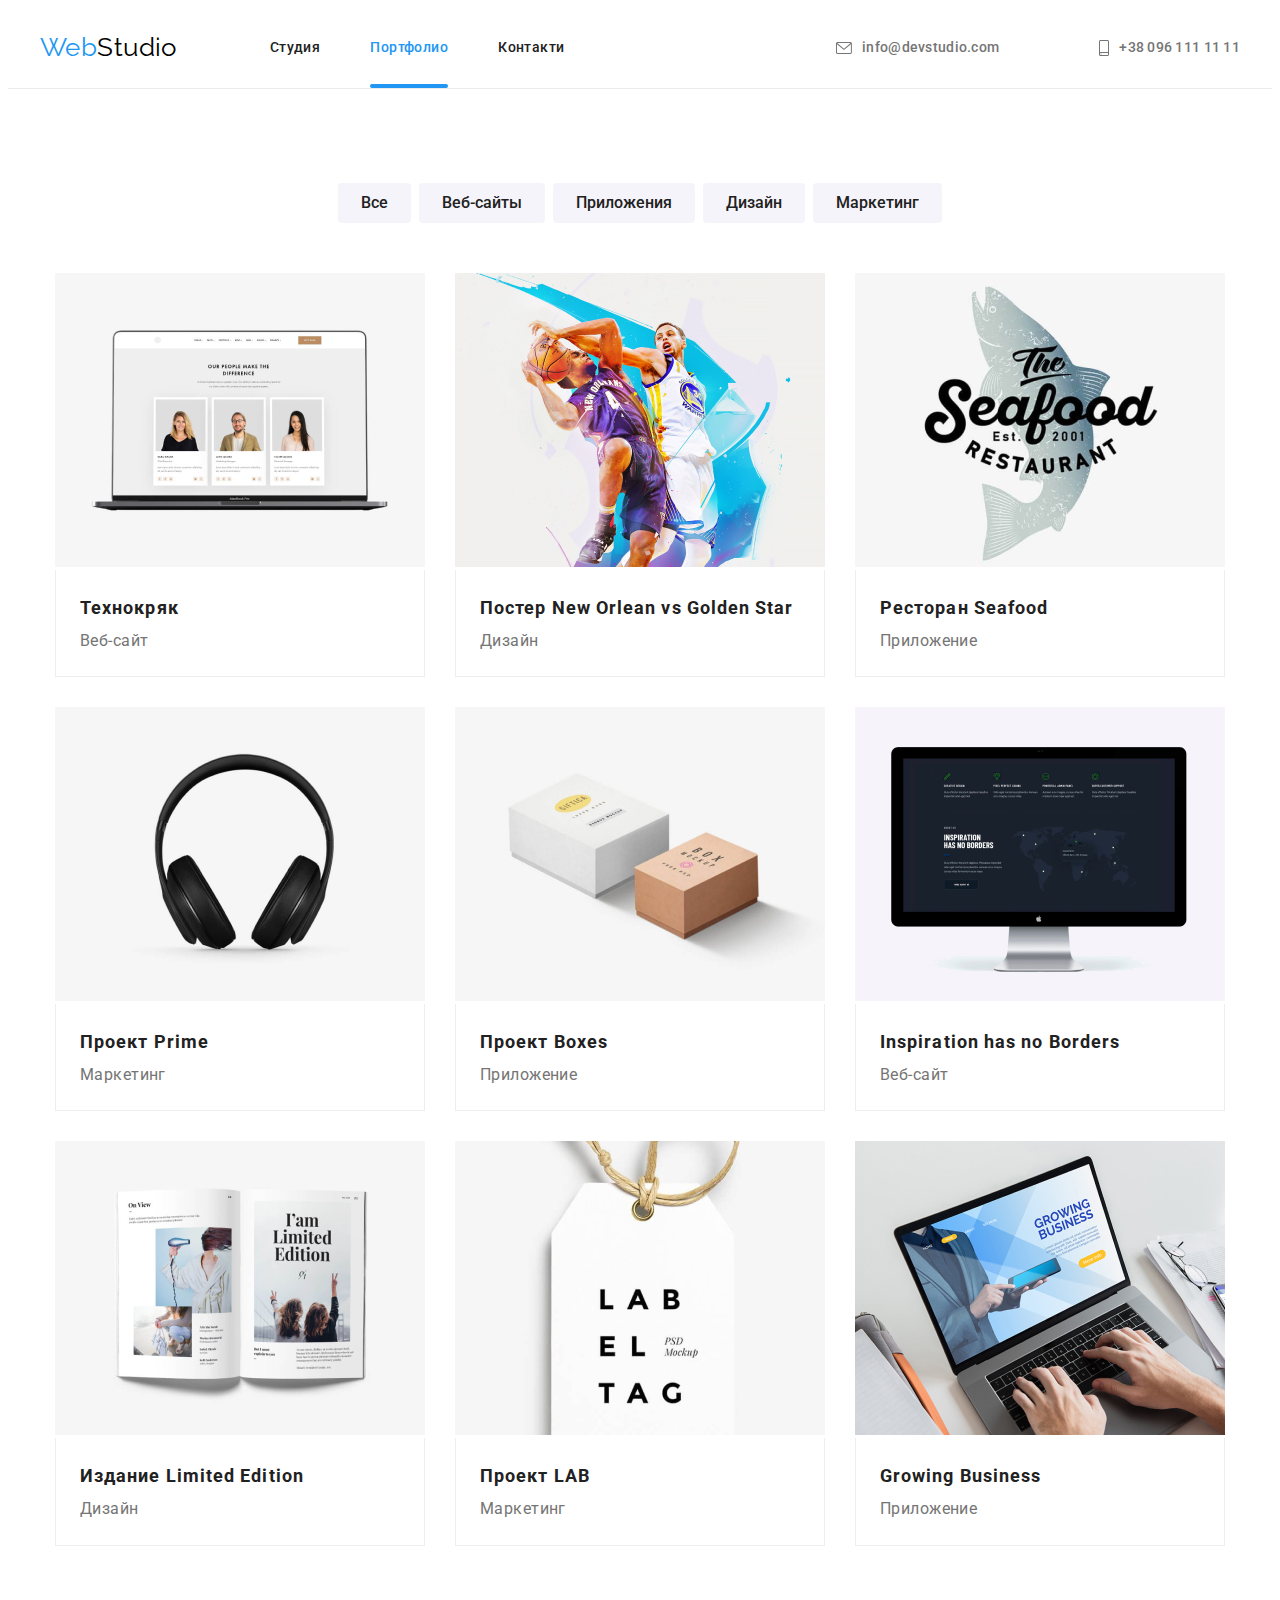
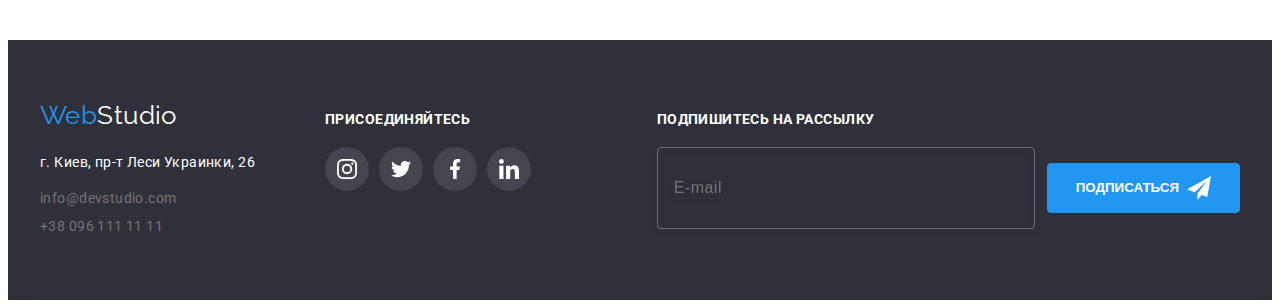
==== portfolio.html @ a7c2bace "Initial commit" ====
<!DOCTYPE html>
<html lang="ru">
  <head>
    <meta charset="UTF-8" />
    <meta http-equiv="X-UA-Compatible" content="IE=edge" />
    <meta name="viewport" content="width=device-width, initial-scale=1.0" />
    <title>Портфолио</title>
    <link href="https://fonts.googleapis.com/css2?family=Raleway:wght@700&family=Roboto:wght@400;500;700;900&display=swap" rel="stylesheet">
    <link rel="stylesheet" href="https://cdnjs.cloudflare.com/ajax/libs/modern-normalize/1.1.0/modern-normalize.min.css" integrity="sha512-wpPYUAdjBVSE4KJnH1VR1HeZfpl1ub8YT/NKx4PuQ5NmX2tKuGu6U/JRp5y+Y8XG2tV+wKQpNHVUX03MfMFn9Q==" crossorigin="anonymous" referrerpolicy="no-referrer" />
    <link rel="stylesheet" href="./css/main.min.css" />
    <link rel="stylesheet" href="./css/styles.css" />
  </head>
  <body>
 
    <!-- Header section -->
    <header class="header">
      <div class="container header__container">
      <nav class="nav">
        <a href="./index.html" class="logo header__logo link"> <span>Web</span>Studio </a>

<!-- Nav-site -->

        <ul class="nav-site list">
          <li class="nav__item">
            <a href="./index.html" class="nav__link link">Студия </a>
          </li>
          <li class="nav__item">
            <a href="./portfolio.html" class="nav__link nav__link--current link">Портфолио</a>
          </li>
          <li class="nav__item">
            <a href="" class="nav__link link">Контакти</a>
          </li>
        </ul>
    </nav>
   
<!-- Nav-auth -->
<!-- Contacts -->

    <ul class="nav-auth list">
      <li class="nav__contacts">
        <a class="nav__contacts nav__contacts-link" href="mailto:info@devstudio.com" >
        <svg class="nav__contact-icon" width="16" height="12">
          <use href="./images/icons.svg#mail"></use>
        </svg>info@devstudio.com</a>
      
      </li>
      <li class="nav__contacts">
        <a class="nav__contacts nav__contacts-link" href="tel:+380961111111">
        <svg class="nav__contact-icon" width="10" height="16">
          <use href="./images/icons.svg#smartphone"></use>
        </svg>
        +38 096 111 11 11 </a>
      </li>
    </ul>
  </div>
    </header>

    <main>
      <!--<h1> Портфолио </h1>-->
      <section class="section">
      <div class="container">
      <ul class="tack">
        <li><button type="button" class="button__portfolio">Все</button></li>
        <li><button type="button" class="button__portfolio">Веб-сайты</button></li>
        <li><button type="button" class="button__portfolio">Приложения</button></li>
        <li><button type="button" class="button__portfolio">Дизайн</button></li>
        <li><button type="button" class="button__portfolio">Маркетинг</button></li>
      </ul>
      
      <ul class="container flex">
        <li class="flex__line">
          <div class="flex__product-thumb">
            <img
            src="./images/photo1.jpg"
            alt="Команда"
            width="370"/>
            <div class="flex__product-actions">
              <p class="flex__product-text">Ресурс предлагает комплексные предложения с разным уровнем функционала и сервисов. Все это позволит посетителю получить исчерпывающие сведения о компании или частном лице. </p>
            </div>
          </div>
            <div class="flex__line-wrap">
          <h2 class="flex__point">Технокряк</h2>
          <p class="flex__article">Веб-сайт</p>
        </div>
        </li>

        <li class="flex__line">
          <div class="flex__product-thumb">
          <img
            src="./images/photo2.jpg"
            alt="Баскетболісти"
            width="370"/>
            <div class="flex__product-actions">
              <p class="flex__product-text">Ресурс предлагает комплексные предложения с разным уровнем функционала и сервисов. Все это позволит посетителю получить исчерпывающие сведения о компании или частном лице. </p>
            </div>
          </div>
            <div class="flex__line-wrap">
          <h2 class="flex__point">Постер New Orlean vs Golden Star</h2>
          <p class="flex__article">Дизайн</p>
        </div>
        </li>

        <li class="flex__line">
          <div class="flex__product-thumb">
          <img
            src="./images/photo3.jpg"
            alt="Логотип ресторану"
            width="370"/>
            <div class="flex__product-actions">
              <p class="flex__product-text">Ресурс предлагает комплексные предложения с разным уровнем функционала и сервисов. Все это позволит посетителю получить исчерпывающие сведения о компании или частном лице. </p>
            </div>
          </div>
            <div class="flex__line-wrap">
          <h2 class="flex__point">Ресторан Seafood</h2>
          <p class="flex__article">Приложение</p>
        </div>
        </li>
        
        <li class="flex__line">
          <div class="flex__product-thumb">
          <img
            src="./images/photo4.jpg"
            alt="Навушники"
            width="370"/>
            <div class="flex__product-actions">
              <p class="flex__product-text">Ресурс предлагает комплексные предложения с разным уровнем функционала и сервисов. Все это позволит посетителю получить исчерпывающие сведения о компании или частном лице. </p>
            </div>
          </div>
            <div class="flex__line-wrap">
          <h2 class="flex__point">Проект Prime</h2>
          <p class="flex__article">Маркетинг</p>
        </div>
        </li>

        <li class="flex__line">
          <div class="flex__product-thumb">
          <img
            src="./images/photo5.jpg"
            alt="Бокси"
            width="370"/>
            <div class="flex__product-actions">
              <p class="flex__product-text">Ресурс предлагает комплексные предложения с разным уровнем функционала и сервисов. Все это позволит посетителю получить исчерпывающие сведения о компании или частном лице. </p>
            </div>
          </div>
            <div class="flex__line-wrap">
          <h2 class="flex__point">Проект Boxes</h2>
          <p class="flex__article">Приложение</p>
        </div>
        </li>

        <li class="flex__line">
          <div class="flex__product-thumb">
          <img
            src="./images/photo6.jpg"
            alt="Монітор"
            width="370"/>
            <div class="flex__product-actions">
              <p class="flex__product-text">Ресурс предлагает комплексные предложения с разным уровнем функционала и сервисов. Все это позволит посетителю получить исчерпывающие сведения о компании или частном лице. </p>
            </div>
          </div>
            <div class="flex__line-wrap">
          <h2 class="flex__point">Inspiration has no Borders</h2>
          <p class="flex__article">Веб-сайт</p>
          </div>
        </li>

        <li class="flex__line">
          <div class="flex__product-thumb">
          <img
            src="./images/photo7.jpg"
            alt="Журнал"
            width="370"/>
            <div class="flex__product-actions">
              <p class="flex__product-text">Ресурс предлагает комплексные предложения с разным уровнем функционала и сервисов. Все это позволит посетителю получить исчерпывающие сведения о компании или частном лице. </p>
            </div>
          </div>
            <div class="flex__line-wrap">
          <h2 class="flex__point">Издание Limited Edition</h2>
          <p class="flex__article">Дизайн</p>
        </div>
        </li>

        <li class="flex__line">
          <div class="flex__product-thumb">
          <img
            src="./images/photo8.jpg"
            alt="Бирка"
            width="370"/>
            <div class="flex__product-actions">
              <p class="flex__product-text">Ресурс предлагает комплексные предложения с разным уровнем функционала и сервисов. Все это позволит посетителю получить исчерпывающие сведения о компании или частном лице. </p>
            </div>
          </div>
            <div class="flex__line-wrap">
          <h2 class="flex__point">Проект LAB</h2>
          <p class="flex__article">Маркетинг</p>
        </div>
        </li>

        <li class="flex__line">
          <div class="flex__product-thumb">
          <img
            src="./images/photo9.jpg"
            alt="Команда"
            width="370"/>
            <div class="flex__product-actions">
              <p class="flex__product-text">Ресурс предлагает комплексные предложения с разным уровнем функционала и сервисов. Все это позволит посетителю получить исчерпывающие сведения о компании или частном лице. </p>
            </div>
          </div>
            <div class="flex__line-wrap">
          <h2 class="flex__point">Growing Business</h2>
          <p class="flex__article">Приложение</p>
        </div>
        </li>
      </ul>
    </div>
    </section>
    </main>

<!--=================

    ! Footer !

==================-->

<footer class="footer">
  <div class="container contacts-container">
    <div>
  <a href="./index.html" class="logo__two"> <span>Web</span>Studio </a>
  <address class="footer__address-list">г. Киев, пр-т Леси Украинки, 26</address>

  <ul class="footer__separator">
    <li>
      <a href="mailto:info@devstudio.com" class="footer__separator-item"> info@devstudio.com </a>
    </li>
    <li>
      <a href="tel:+380961111111" class="footer__separator-item"> +38 096 111 11 11 </a>
    </li>
  </ul>
</div>
  
  <div class="footer__right--block">
    <h3 class="footer__title">ПРИСОЕДИНЯЙТЕСЬ</h3>
    <ul class="footer__social-list">
      <li>
        <a class="footer__social-link" 
        href=""
        target="_blank"
        rel="noopener noreferrer"
        aria-label="Иконка insragram">
        <svg class="socials__icon" width="20" height="20">
          <use href="./images/icons.svg#instagrams">
          </use>
        </svg>
      </a>
      </li>

      <li>
        <a class="footer__social-link" 
        href=""
        target="_blank"
        rel="noopener noreferrer"
        aria-label="Иконка twitter">
        <svg class="socials__icon" width="20" height="20">
          <use href="./images/icons.svg#twitters">
          </use>
        </svg>
      </a>
      </li>
      <li>
        <a class="footer__social-link" 
        href=""
        target="_blank"
        rel="noopener noreferrer"
        aria-label="Иконка facebook">
        <svg class="socials__icon" width="20" height="20">
          <use href="./images/icons.svg#facebooks">
          </use>
        </svg>
      </a>
      </li>
      <li>
        <a class="footer__social-link" 
        href=""
        target="_blank"
        rel="noopener noreferrer"
        aria-label="Иконка linkedin">
        <svg class="socials__icon" width="20" height="20">
          <use href="./images/icons.svg#linkedins">
          </use>
        </svg>
      </a>
      </li>
    </ul>
  </div>


  <div class="footer__subscription">
    <h2 class="footer__slogan">Подпишитесь на рассылку</h2>
    <form name="footer-form" class="footer__form">
    <input class="footer__user-name"
      placeholder="E-mail"/>
      <button class="footer__basic-bth" type="submit">Подписаться
        <svg class="send__icon" width="24" height="24">
          <use href="./images/icons.svg#send"></use>
        </svg>
      </button>

   
    </form>
  </div>
  </div>
</footer>
  </body>
</html>
---- css/main.min.css ----
:root{--primary-text-color: #757575;--title-text-color: #000000;--accent-color: #2196F3;--additional-color: #FFFFFF;--selective-color: #212121;--button-color: #FFFFFF;--button-bg-color: #2196F3;--footer-bg-color: #2F303A;--button-portfolio-bg-color: #F5F4FA;--primary-br-color: #ffffff;--secondary-bg-color: #E5E5E5}.visually-hidden{-webkit-appearance:none;-moz-appearance:none;appearance:none}.backdrop{position:fixed;top:0;left:0;width:100%;height:100%;z-index:100;background-color:rgba(0,0,0,.2);opacity:1;-webkit-transition:opacity 250ms cubic-bezier(0.4, 0, 0.2, 1);transition:opacity 250ms cubic-bezier(0.4, 0, 0.2, 1)}.backdrop.is-hidden{visibility:hidden;opacity:0;pointer-events:none}.backdrop.is-hidden.modal{-webkit-transform:translate(-50%, -50%) scale(0.9);transform:translate(-50%, -50%) scale(0.9)}body{font-family:Roboto,sans-serif;letter-spacing:.03em;font-size:14px;color:var(--primary-text-color)}ul{list-style:none;margin:0;padding:0}h1,h2,h3,h4,h5,h6,p{margin:0}span{font-size:26px;line-height:1.2;color:var(--accent-color)}.card-set{background-color:var(--additional-color);border-radius:0px 0px 4px 4px;padding-top:30px;padding-bottom:30px;-webkit-box-shadow:0px 1px 3px rgba(0,0,0,.12),0px 1px 1px rgba(0,0,0,.14),0px 2px 1px rgba(0,0,0,.2);box-shadow:0px 1px 3px rgba(0,0,0,.12),0px 1px 1px rgba(0,0,0,.14),0px 2px 1px rgba(0,0,0,.2)}.container{margin-left:auto;margin-right:auto;width:1200px;padding-left:15px;padding-right:15px}.contacts-container{display:-webkit-box;display:-ms-flexbox;display:flex;-webkit-box-align:baseline;-ms-flex-align:baseline;align-items:baseline}.container .flex{display:-webkit-box;display:-ms-flexbox;display:flex;-ms-flex-wrap:wrap;flex-wrap:wrap;gap:30px}.section{padding-top:94px;padding-bottom:94px}.hero__title{margin-top:0;margin-bottom:30px;font-weight:900;font-size:44px;line-height:1.4;text-transform:uppercase;letter-spacing:.06em;color:var(--additional-color)}.form__title{display:block;margin-bottom:12px;font-size:20px;line-height:1.15;text-align:center;color:#212121}.feature__title{font-weight:700;font-size:14px;line-height:1.14;text-transform:uppercase;margin-bottom:10px;color:var(--selective-color)}.work__title{font-weight:700;font-size:36px;line-height:1.2;text-align:center;color:var(--selective-color);margin-bottom:50px}.work__section-title{font-weight:700;font-size:14px;line-height:1.1428571429;text-align:center;letter-spacing:.03em;text-transform:uppercase;color:#fff}.team__title{font-weight:700;font-size:36px;line-height:1.2;text-align:center;color:var(--selective-color);margin-bottom:50px}.clients__title{font-weight:700;font-size:36px;line-height:1.2;text-align:center;color:var(--selective-color);margin-bottom:50px}.footer__title{font-size:14px;line-height:16px;letter-spacing:.03em;text-transform:uppercase;margin-bottom:20px;color:#fff}.hero__button{border:none;border-radius:4px;padding:10px 32px;min-width:200px;text-align:center;font-family:inherit;cursor:pointer;font-weight:700;font-size:16px;line-height:1.88;letter-spacing:.06em;color:var(--button-color);background-color:var(--button-bg-color);-webkit-transition:color 250ms cubic-bezier(0.4, 0, 0.2, 1),background-color 250ms cubic-bezier(0.4, 0, 0.2, 1);transition:color 250ms cubic-bezier(0.4, 0, 0.2, 1),background-color 250ms cubic-bezier(0.4, 0, 0.2, 1)}.button__close{position:absolute;top:8px;right:8px;display:-webkit-box;display:-ms-flexbox;display:flex;border:none;-webkit-box-align:center;-ms-flex-align:center;align-items:center;-webkit-box-pack:center;-ms-flex-pack:center;justify-content:center;border-radius:50%;background-color:#fff;outline:1px solid rgba(0,0,0,.1);height:30px;width:30px;cursor:pointer}.button__portfolio{border:1px solid rgba(0,0,0,0);display:inline-block;border-radius:4px;padding:6px 22px;text-align:center;font-family:inherit;cursor:pointer;font-weight:500;font-size:16px;line-height:1.6;color:var(--selective-color);background-color:var(--button-portfolio-bg-color);-webkit-transition:color 250ms cubic-bezier(0.4, 0, 0.2, 1),background-color 250ms cubic-bezier(0.4, 0, 0.2, 1),-webkit-box-shadow 250ms cubic-bezier(0.4, 0, 0.2, 1);transition:color 250ms cubic-bezier(0.4, 0, 0.2, 1),background-color 250ms cubic-bezier(0.4, 0, 0.2, 1),-webkit-box-shadow 250ms cubic-bezier(0.4, 0, 0.2, 1);transition:color 250ms cubic-bezier(0.4, 0, 0.2, 1),background-color 250ms cubic-bezier(0.4, 0, 0.2, 1),box-shadow 250ms cubic-bezier(0.4, 0, 0.2, 1);transition:color 250ms cubic-bezier(0.4, 0, 0.2, 1),background-color 250ms cubic-bezier(0.4, 0, 0.2, 1),box-shadow 250ms cubic-bezier(0.4, 0, 0.2, 1),-webkit-box-shadow 250ms cubic-bezier(0.4, 0, 0.2, 1)}.button__portfolio:hover,.button__portfolio:focus{color:var(--additional-color);background-color:var(--accent-color);-webkit-box-shadow:0px 1px 3px rgba(0,0,0,.12),0px 1px 1px rgba(0,0,0,.14),0px 2px 1px rgba(0,0,0,.2);box-shadow:0px 1px 3px rgba(0,0,0,.12),0px 1px 1px rgba(0,0,0,.14),0px 2px 1px rgba(0,0,0,.2)}.basic__bth-link{display:-webkit-inline-box;display:-ms-inline-flexbox;display:inline-flex;-webkit-box-align:center;-ms-flex-align:center;align-items:center;-webkit-box-pack:center;-ms-flex-pack:center;justify-content:center;padding:10px 52px;margin-top:30px;background-color:#2196f3;-webkit-box-shadow:0px 4px 4px rgba(0,0,0,.15);box-shadow:0px 4px 4px rgba(0,0,0,.15);border-radius:4px;cursor:pointer;border:none;color:#fff;font-weight:700;font-size:16px;line-height:1.9}.basic__bth-link--:hover,.basic__bth-link--:focus{background-color:#188ce8}.basic__bth-link--link{-webkit-transition:color 250ms cubic-bezier(0.4, 0, 0.2, 1),baground-color 250ms cubic-bezier(0.4, 0, 0.2, 1),-webkit-box-shadow 250ms cubic-bezier(0.4, 0, 0.2, 1);transition:color 250ms cubic-bezier(0.4, 0, 0.2, 1),baground-color 250ms cubic-bezier(0.4, 0, 0.2, 1),-webkit-box-shadow 250ms cubic-bezier(0.4, 0, 0.2, 1);transition:color 250ms cubic-bezier(0.4, 0, 0.2, 1),baground-color 250ms cubic-bezier(0.4, 0, 0.2, 1),box-shadow 250ms cubic-bezier(0.4, 0, 0.2, 1);transition:color 250ms cubic-bezier(0.4, 0, 0.2, 1),baground-color 250ms cubic-bezier(0.4, 0, 0.2, 1),box-shadow 250ms cubic-bezier(0.4, 0, 0.2, 1),-webkit-box-shadow 250ms cubic-bezier(0.4, 0, 0.2, 1)}.footer__basic-bth{display:-webkit-inline-box;display:-ms-inline-flexbox;display:inline-flex;-webkit-box-align:center;-ms-flex-align:center;align-items:center;gap:8px;padding:10px 28px;min-height:50px;color:#fff;font-weight:700;text-transform:uppercase;background-color:#2196f3;border:1px solid #2196f3;border-radius:4px;cursor:pointer}.modal{position:absolute;top:50%;left:50%;-webkit-transform:translate(-50%, -50%);transform:translate(-50%, -50%);padding:40px;min-width:528px;min-height:581px;border-radius:4px;-webkit-box-shadow:0px 1px 3px rgba(0,0,0,.12),0px 1px 1px rgba(0,0,0,.14),0px 2px 1px rgba(0,0,0,.2);box-shadow:0px 1px 3px rgba(0,0,0,.12),0px 1px 1px rgba(0,0,0,.14),0px 2px 1px rgba(0,0,0,.2);background-color:#fff;opacity:1;scale:1;-webkit-transition:-webkit-transform 250ms cubic-bezier(0.4, 0, 0.2, 1);transition:-webkit-transform 250ms cubic-bezier(0.4, 0, 0.2, 1);transition:transform 250ms cubic-bezier(0.4, 0, 0.2, 1);transition:transform 250ms cubic-bezier(0.4, 0, 0.2, 1), -webkit-transform 250ms cubic-bezier(0.4, 0, 0.2, 1);visibility:visible}.modal__form{text-align:center}.register__group{margin-bottom:20px}.modal__form-group{position:relative;display:block}.modal__form-group:not(:last-child){margin-bottom:10px}.modal__form-input{width:100%;padding:12px;padding-left:39px;color:#000;border:1px solid rgba(33,33,33,.2);outline:rgba(0,0,0,0);-webkit-transition:border-color 250ms cubic-bezier(0.4, 0, 0.2, 1);transition:border-color 250ms cubic-bezier(0.4, 0, 0.2, 1);border-radius:4px}.modal__form-input:hover,.modal__form-input:focus{border-color:var(--accent-color)}.user__comment{resize:none;padding:12px 16px;height:120px}.user__comment{width:100%;padding:12px;padding-left:39px;color:#000;border:1px solid rgba(33,33,33,.2);outline:rgba(0,0,0,0);-webkit-transition:border-color 250ms cubic-bezier(0.4, 0, 0.2, 1);transition:border-color 250ms cubic-bezier(0.4, 0, 0.2, 1);border-radius:4px}.user__comment:hover,.user__comment:focus{border-color:var(--accent-color)}.modal__form-label{display:block;padding-left:2px;margin-bottom:4px;text-align:left;font-size:12px;line-height:1.1666666667;letter-spacing:.01em;font-family:Roboto;font-style:Regular;color:var(--primary-text-color)}.modal__icon{position:absolute;top:29px;left:10px;-webkit-transition:fill 250ms cubic-bezier(0.4, 0, 0.2, 1);transition:fill 250ms cubic-bezier(0.4, 0, 0.2, 1)}.modal__form-input:hover+.modal__icon,.modal__form-input:focus+.modal__icon{fill:var(--accent-color)}.agreement__group{display:-webkit-box;display:-ms-flexbox;display:flex;-webkit-box-align:center;-ms-flex-align:center;align-items:center;-webkit-box-pack:center;-ms-flex-pack:center;justify-content:center;gap:8px;margin-bottom:20px}.agreement__text{color:var(--primary-text-color);font-size:14px;line-height:1.71;letter-spacing:.03em}.agreement__link{color:var(--accent-color)}.checkbox{display:-webkit-box;display:-ms-flexbox;display:flex;-webkit-box-pack:center;-ms-flex-pack:center;justify-content:center}.checkbox:hover,.checkbox:focus{fill:var(--accent-color)}.agreement__form-group{display:-webkit-box;display:-ms-flexbox;display:flex;-webkit-box-align:center;-ms-flex-align:center;align-items:center;-webkit-box-pack:center;-ms-flex-pack:center;justify-content:center;gap:7px}.agreement__icon-check{border-radius:2px;opacity:0;position:absolute;-webkit-transition:opacity 250ms cubic-bezier(0.4, 0, 0.2, 1);transition:opacity 250ms cubic-bezier(0.4, 0, 0.2, 1);opacity:0}.agreement__check:checked+.agreement__icon .agreement__icon-check{opacity:1}.agreement__check:checked+.agreement__icon .agreement__icon-uncheck{opacity:0}.antena-item::before{display:block;content:"";height:120px;background-image:url(../images/antenna\ 1.svg);background-repeat:no-repeat;background-position:center;background-color:#f5f4fa;margin-bottom:30px}.clock-item::before{display:block;content:"";height:120px;background-image:url(../images/clock\ 1.svg);background-repeat:no-repeat;background-position:center;background-color:#f5f4fa;margin-bottom:30px}.diagram-item::before{display:block;content:"";height:120px;background-image:url(../images/diagram\ 1.svg);background-repeat:no-repeat;background-position:center;background-color:#f5f4fa;margin-bottom:30px}.astronaut-item::before{display:block;content:"";height:120px;background-image:url(../images/astronaut\ 1.svg);background-repeat:no-repeat;background-position:center;background-color:#f5f4fa;margin-bottom:30px}.header{border-bottom:1px solid #ececec}.header__container{display:-webkit-box;display:-ms-flexbox;display:flex;-webkit-box-align:center;-ms-flex-align:center;align-items:center}.header__logo{font-family:Raleway,cursive;font-size:26px;line-height:1.2px;color:var(--title-text-color);text-decoration:none}.nav{display:-webkit-box;display:-ms-flexbox;display:flex;-webkit-box-align:center;-ms-flex-align:center;align-items:center}.nav-site{display:-webkit-box;display:-ms-flexbox;display:flex;margin-left:93px}.nav__item{margin-right:50px}.nav__item:last-child{margin-right:0}.nav__link{display:block;padding-top:32px;padding-bottom:32px;font-weight:500;font-size:14px;line-height:1.14;color:var(--selective-color);text-decoration:none;-webkit-transition:color 250ms cubic-bezier(0.4, 0, 0.2, 1);transition:color 250ms cubic-bezier(0.4, 0, 0.2, 1)}.nav__link:hover,.nav__link:focus{color:var(--accent-color)}.nav__link--current{position:relative;color:var(--accent-color)}.nav__link--current::after{content:"";display:block;width:100%;height:4px;background-color:var(--accent-color);border-radius:2px;position:absolute;left:0;bottom:0}.nav-auth{display:-webkit-box;display:-ms-flexbox;display:flex;-webkit-box-align:center;-ms-flex-align:center;align-items:center;-webkit-box-pack:center;-ms-flex-pack:center;justify-content:center;margin-left:auto;gap:50px}.nav__contacts{margin-right:50px}.nav__contacts:last-child{margin-right:0}.nav__contacts-link{display:-webkit-box;display:-ms-flexbox;display:flex;-webkit-box-align:center;-ms-flex-align:center;align-items:center;padding-top:32px;padding-bottom:32px;font-weight:500;font-size:14px;line-height:1.14;color:var(--primary-text-color);text-decoration:none;-webkit-transition:color 250ms cubic-bezier(0.4, 0, 0.2, 1);transition:color 250ms cubic-bezier(0.4, 0, 0.2, 1);padding:32px 0;display:flex;font-weight:500;font-size:14px;line-height:1.1;letter-spacing:.02em;text-decoration:none;color:var(--primary-text-color)}.nav__contacts-link:hover,.nav__contacts-link:focus{color:var(--accent-color)}.nav__contact-icon{margin-right:10px;fill:#757575}.nav__contacts:hover .nav__contact-icon,.nav__contacts:focus .nav__contact-icon{fill:var(--accent-color)}.hero{padding-top:200px;padding-bottom:200px;text-align:center;background-color:#2f303a;max-width:1600px;height:600px;margin-left:auto;margin-right:auto;outline:1px solid #000;background-image:-webkit-gradient(linear, left top, right top, from(rgba(47, 48, 58, 0.4)), to(rgba(47, 48, 58, 0.4))),url("../images/juniors.jpg");background-image:linear-gradient(to right, rgba(47, 48, 58, 0.4), rgba(47, 48, 58, 0.4)),url("../images/juniors.jpg");background-size:cover;background-repeat:no-repeat;background-position:center}.feature{padding-bottom:0}.feature__list{display:-webkit-box;display:-ms-flexbox;display:flex;gap:30px}.feature__list .list-item{width:270px}.feature__text{line-height:1.71;line-height:24px;font-weight:400}.work{padding-bottom:0}.work__list{display:-webkit-box;display:-ms-flexbox;display:flex}.work__item{position:relative}.work__item:not(:last-child){margin-right:30px}.work__section-img{position:absolute;bottom:0;left:0;padding:27px 10px;width:100%;background-color:rgba(47,48,58,.8)}.team{background-color:#f5f4fa}.team__list{display:-webkit-box;display:-ms-flexbox;display:flex;gap:30px}.team__junior{text-align:center}.team__junior:last-child{margin-right:0}.team__icon{display:block}.team__person{text-align:center;font-weight:500;font-size:16px;line-height:1.2;color:var(--selective-color);margin-bottom:10px}.team__profession{text-align:center;font-size:16px;line-height:1.2;color:var(--primary-text-color);margin-bottom:16px}.socials__list{display:-webkit-box;display:-ms-flexbox;display:flex;-ms-flex-wrap:wrap;flex-wrap:wrap;-webkit-box-align:center;-ms-flex-align:center;align-items:center;-webkit-box-pack:center;-ms-flex-pack:center;justify-content:center;gap:10px}.socials__link{display:-webkit-box;display:-ms-flexbox;display:flex;-webkit-box-align:center;-ms-flex-align:center;align-items:center;-webkit-box-pack:center;-ms-flex-pack:center;justify-content:center;width:44px;height:44px;background-color:#fff;border-radius:50%;-webkit-transition:background-color 250ms cubic-bezier(0.4, 0, 0.2, 1);transition:background-color 250ms cubic-bezier(0.4, 0, 0.2, 1)}.socials__link:hover{background-color:#2196f3}.socials__icon{fill:#afb1b8;-webkit-transition:fill 250ms cubic-bezier(0.4, 0, 0.2, 1);transition:fill 250ms cubic-bezier(0.4, 0, 0.2, 1)}.socials__link:hover .socials__icon{fill:#fff}.clients{background-color:#fff}.clients__list{display:-webkit-box;display:-ms-flexbox;display:flex;-webkit-box-align:center;-ms-flex-align:center;align-items:center;gap:30px}.clients__link{display:-webkit-box;display:-ms-flexbox;display:flex;-webkit-box-align:center;-ms-flex-align:center;align-items:center;-webkit-box-pack:center;-ms-flex-pack:center;justify-content:center;border:1px solid #afb1b8;border-radius:4px;width:100%;height:100%}.clients__link:hover,.clients__link:focus{border:1px solid var(--button-bg-color)}.clients__item{width:170px;height:92px}.clients__icon{fill:#afb1b8;width:106px;height:60px;-webkit-transition:fill 250ms cubic-bezier(0.4, 0, 0.2, 1);transition:fill 250ms cubic-bezier(0.4, 0, 0.2, 1)}.clients__link:hover .clients__icon,.clients__link:focus .clients__icon{fill:var(--accent-color)}.footer{padding:60px 0;background-color:var(--footer-bg-color)}.logo__two{font-family:Raleway,cursive;font-size:26px;line-height:1.2;color:var(--additional-color);text-decoration:none}.footer__address-list{margin-top:20px;margin-bottom:9px;font-style:normal;line-height:1.71;color:var(--additional-color)}.footer__separator-item{font-weight:400;font-size:14px;line-height:2;color:var(--primary-text-color);text-decoration:none;-webkit-transition:color 250ms cubic-bezier(0.4, 0, 0.2, 1);transition:color 250ms cubic-bezier(0.4, 0, 0.2, 1)}.footer__separator-item:hover,.footer__separator-item:focus{color:var(--accent-color)}.footer__separator:not(:last-child){margin-bottom:9px}.footer__right--block{margin-left:70px}.footer__social-list{display:-webkit-box;display:-ms-flexbox;display:flex;-webkit-box-align:center;-ms-flex-align:center;align-items:center;-webkit-box-pack:center;-ms-flex-pack:center;justify-content:center;gap:10px;fill:#fff}.footer__social-link{display:-webkit-box;display:-ms-flexbox;display:flex;text-align:center;-webkit-box-align:center;-ms-flex-align:center;align-items:center;-webkit-box-pack:center;-ms-flex-pack:center;justify-content:center;width:44px;height:44px;color:var(--additional-color);background-color:rgba(255,255,255,.1);border-radius:50%;-webkit-transition:background-color 250ms cubic-bezier(0.4, 0, 0.2, 1),fill 250ms cubic-bezier(0.4, 0, 0.2, 1);transition:background-color 250ms cubic-bezier(0.4, 0, 0.2, 1),fill 250ms cubic-bezier(0.4, 0, 0.2, 1)}.footer__social-link:hover,.footer__social-link:focus{background-color:var(--accent-color)}.footer__social-link:hover:hover .socials__icon,.footer__social-link:focus:hover .socials__icon{fill:#fff}.footer__subscription{margin-left:auto}.footer__slogan{font-size:14px;line-height:16px;letter-spacing:.03em;text-transform:uppercase;margin-bottom:20px;color:#fff}.footer__user-name{width:358px;height:50px;padding-top:15px;padding-bottom:15px;padding-left:16px;margin-right:auto;border-radius:4px;border:1px solid rgba(255,255,255,.3);-webkit-filter:drop-shadow(0px 4px 4px rgba(0, 0, 0, 0.15));filter:drop-shadow(0px 4px 4px rgba(0, 0, 0, 0.15));background-color:rgba(0,0,0,0)}.footer__user-name[placeholder]{outline:rgba(0,0,0,0);font-size:16px;line-height:1.25;letter-spacing:.03em;color:rgba(255,255,255,.6)}.footer__form{display:-webkit-box;display:-ms-flexbox;display:flex;-webkit-box-align:center;-ms-flex-align:center;align-items:center;gap:12px}.tack{display:-webkit-box;display:-ms-flexbox;display:flex;-webkit-box-pack:center;-ms-flex-pack:center;justify-content:center;-webkit-box-align:baseline;-ms-flex-align:baseline;align-items:baseline;gap:8px;margin-bottom:50px}.flex__line{width:370px}.flex__line:hover{-webkit-box-shadow:0px 1px 1px rgba(0,0,0,.12),0px 4px 4px rgba(0,0,0,.06),1px 4px 6px rgba(0,0,0,.16);box-shadow:0px 1px 1px rgba(0,0,0,.12),0px 4px 4px rgba(0,0,0,.06),1px 4px 6px rgba(0,0,0,.16)}.flex__product-thumb{position:relative;overflow:hidden}.flex__product-actions{top:0;left:0;width:100%;height:100%;position:absolute;-webkit-transform:translateY(100%);transform:translateY(100%);-webkit-transition:-webkit-transform 250ms cubic-bezier(0.4, 0, 0.2, 1);transition:-webkit-transform 250ms cubic-bezier(0.4, 0, 0.2, 1);transition:transform 250ms cubic-bezier(0.4, 0, 0.2, 1);transition:transform 250ms cubic-bezier(0.4, 0, 0.2, 1), -webkit-transform 250ms cubic-bezier(0.4, 0, 0.2, 1);background-color:rgba(33,150,243,.9)}.flex__line:hover .flex__product-actions{-webkit-transform:translateY(0);transform:translateY(0)}.flex__product-text{font-weight:400;font-size:18px;line-height:1.56;padding:63px 24px;letter-spacing:.03em;color:#fff}.flex__line:hover .flex__product-text,.flex__line:focus .flex__product-text{-webkit-transform:translateY(0);transform:translateY(0)}.flex__line-wrap{padding:20px 24px;border:1px solid #eee;border-top:none}.flex__point{font-weight:700;font-size:18px;line-height:2;letter-spacing:.06em;color:var(--selective-color)}.flex__article{font-size:16px;line-height:1.9;color:var(--primary-text-color)}/*# sourceMappingURL=main.min.css.map */
---- css/styles.css ----
/*
:root {
    --primary-text-color: #757575;
    --title-text-color: #000000;
    --accent-color: #2196F3;
    --additional-color: #FFFFFF;
    --selective-color: #212121;
    --button-color: #FFFFFF;
    --button-bg-color: #2196F3;
    --footer-bg-color: #2F303A;
    --button-portfolio-bg-color: #F5F4FA;
    --primary-br-color: #ffffff;
    --secondary-bg-color: #E5E5E5;
}

body {
    font-family: Roboto, sans-serif;
    letter-spacing: 0.03em;
    font-size: 14px;
    color: var(--primary-text-color);
}


ul {
    list-style: none;
    margin: 0;
    padding: 0;
}

h1, h2, h3, h4, h5, h6, p {
    margin: 0;
}
*/
/**
!=============================!
   Header section
!=============================!
*/
/*
.nav {
    display: flex;
    align-items: center;
}
/*
.header {
    border-bottom: 1px solid #ECECEC;
}

.header__container {
    display: flex;
    align-items: center;
}
*/
/*
.header__logo {
    font-family: Raleway, cursive;
    font-size: 26px;
    line-height: 1.2px;
    color: var(--title-text-color);
    text-decoration: none;
}


span {
    font-size: 26px;
    line-height: 1.2;
    color: var(--accent-color);
}
/*
.container {
    margin-left: auto;
    margin-right: auto;
    width: 1200px;
    padding-left: 15px;
    padding-right: 15px;
}
*/
/**
!=============================!
   Nav-site list
!=============================!
*/
/*
.nav-site {
    display: flex;
    margin-left: 93px;
}

.nav__item {
    margin-right: 50px;
}

.nav__item:last-child {
   margin-right: 0;
}


.nav__link {
    display: block;
    padding-top: 32px;
    padding-bottom: 32px;

    font-weight: 500;
    font-size: 14px;
    line-height: 1.14;
    color: var(--selective-color);
    text-decoration: none;
    transition: color 250ms cubic-bezier(0.4, 0, 0.2, 1);
}

.nav__link:hover,
.nav__link:focus {
    color:var(--accent-color);
}

.nav__link--current {
    position: relative;
    color: var(--accent-color);
}


.nav__link--current::after {
content: "";
display: block;
width: 100%;
height: 4px;
background-color: var(--accent-color);
border-radius: 2px;
position: absolute;
left: 0;
bottom: 0;
}
*/
/**
!=============================!
   Nav-auth list
      Contacts
!=============================!
*/
/*
.nav-auth {
    display: flex;
    margin-left: auto;
}

.nav-auth  {
    align-items: center;
    justify-content: center;
    margin-left: auto;
    gap: 50px;
}

.nav-auth {
    display: flex;
    align-items: center;
    margin-left: auto;
    gap: 50px
}

.nav__contacts {
    margin-right: 50px;
}

.nav__contacts:last-child {
    margin-right: 0;
 }

 .nav__contacts-link {
    display: flex;
    align-items: center;
    padding-top: 32px;
    padding-bottom: 32px;

    font-weight: 500;
    font-size: 14px;
    line-height: 1.14;
    color: var(--primary-text-color);
    text-decoration: none;
    transition: color 250ms cubic-bezier(0.4, 0, 0.2, 1);
    
    padding: 32px 0;

    display: flex;
    font-weight: 500;
    font-size: 14px;
    line-height: 1.1;
    letter-spacing: 0.02em;
    text-decoration: none;
    color: var(--primary-text-color);
}



.nav__contact-icon {
    margin-right: 10px;
    fill: #757575;
}

.nav__contacts-link:hover ,
.nav__contacts-link:focus {
    color: var(--accent-color);
}

.nav__contacts:hover .nav__contact-icon,
.nav__contacts:focus .nav__contact-icon{
    fill: var(--accent-color);
}

/**
!=============================!
      Hero
!=============================!
*/
/*
.hero {
padding-top: 200px;
padding-bottom: 200px;
text-align: center;
background-color: #2F303A;
max-width: 1600px;
height: 600px;
margin-left: auto;
margin-right: auto;
outline: 1px solid black;
background-image: linear-gradient(to right, 
rgba(47, 48, 58, 0.4), rgba(47, 48, 58, 0.4)), url('../images/juniors.jpg');
background-size: cover;
background-repeat: no-repeat;
background-position: center;


}
/*
.hero__title {
    margin-top: 0;
    margin-bottom: 30px;
    font-weight: 900;
    font-size: 44px;
    line-height: 1.4;
    
    text-transform: uppercase;
    letter-spacing: 0.06em;
    color: var(--additional-color);
}
*/
/**
!=============================!
      Button
!=============================!

.hero__button {
    border: none;
    border-radius: 4px;
    padding: 10px 32px;
    min-width: 200px;
    text-align: center;
    font-family: inherit;
    cursor: pointer;
    font-weight: 700;
    font-size: 16px;
    line-height: 1.88;
    letter-spacing: 0.06em;
    color : var(--button-color);
    background-color: var(--button-bg-color);
    transition: color 250ms cubic-bezier(0.4, 0, 0.2, 1),
    background-color 250ms cubic-bezier(0.4, 0, 0.2, 1);
}
*/
/**
!=============================!
      Modal Window
!=============================!
*/
/*
.backdrop {
    position: fixed;
    top: 0;
    left: 0;
    width: 100%;
    height: 100%;
    z-index: 100;
    
    background-color: rgba(0, 0, 0, 0.2);
   
    opacity: 1;
    transition: opacity 250ms cubic-bezier(0.4, 0, 0.2, 1);
}

.backdrop.is-hidden {
    visibility: hidden;
    opacity: 0;
    pointer-events: none;  
}

.backdrop.is-hidden .modal {
    transform: translate(-50%, -50%) scale(0.9);
}
/*
.modal {
position: absolute;
top: 50%;
left: 50%;
transform: translate(-50%, -50%);
padding: 40px;
min-width: 528px;
min-height: 581px;

border-radius: 4px;

box-shadow: 0px 1px 3px rgba(0, 0, 0, 0.12),
0px 1px 1px rgba(0, 0, 0, 0.14), 
0px 2px 1px rgba(0, 0, 0, 0.2);
background-color: #ffffff;
opacity: 1.0;
scale: 1.0;
transition: transform 250ms cubic-bezier(0.4, 0, 0.2, 1);
visibility: visible;
}
/*
.button__close {
    position: absolute;
    top: 8px;
    right: 8px;
    display: flex;
    border: none;
    align-items: center;
    justify-content: center;
    border-radius: 50%;
    background-color: #fff;
    outline: 1px solid rgba(0, 0, 0, 0.1);
    height: 30px;
    width: 30px;
    cursor: pointer;
}
*/
/**
!=============================!
      Оформлення Modal
!=============================!
*/
/*
.modal__form {
    text-align: center;
}
/*
.form__title {
    display: block;
    margin-bottom: 12px;
    font-size: 20px;
    line-height: calc(23 / 20);
    text-align: center;
    color: #212121;
}
*/
/*
.register__group {
    margin-bottom: 20px;
}

.modal__form-group {
    position: relative;
    display: block;
}

.modal__form-group:not(:last-child) {
    margin-bottom: 10px;
}



.modal__form-input,
.user__comment {
width: 100%;
padding: 12px;
padding-left: 39px;
color: #000000;
border: 1px solid rgba(33, 33, 33, 0.2);
outline: transparent;

transition: border-color 250ms cubic-bezier(0.4, 0, 0.2, 1);
border-radius: 4px;
}

.user__comment {
    resize: none;
    padding: 12px 16px;
    height: 120px;
}

 
.modal__form-label {
    display: block;
    padding-left: 2px;
    margin-bottom: 4px;

    text-align: left;
    font-size: 12px;
    line-height: calc(14 / 12);
    letter-spacing: 0.01em;

    font-family: Roboto;
    font-style: Regular;

    color: #757575;
}

.modal__icon {
    position: absolute;
    top: 29px;
    left: 10px;

    transition: fill 250ms cubic-bezier(0.4, 0, 0.2, 1);
}

.modal__form-input:hover,
.modal__form-input:focus,
.user__comment:hover,
.user__comment:focus {
    border-color: #2196F3;
}

.modal__form-input:hover + .modal__icon,
.modal__form-input:focus + .modal__icon {
    fill: #2196F3
}

.agreement__group {
    display: flex;
    align-items: center;
    justify-content: center;
    gap: 8px;
    margin-bottom: 20px;
}

.agreement__text{
    color: #757575;
    font-size: 14px;
    line-height: 1.71;
    letter-spacing: 0.03em;
   
    
}

.agreement__link {
    color: #2196F3;
}

.checkbox {
    display: flex;
    justify-content: center;
}

.checkbox:hover,
.checkbox:focus {
fill: #2196F3;
}

.agreement__form-group {
    display: flex;
    align-items: center;
    justify-content: center;
    gap: 7px;
}
/*
.visually-hidden {
    appearance: none;

}
*/
/*
.agreement__icon-check {
    border-radius: 2px;
    opacity: 0;
    position: absolute;
    transition: opacity 250ms cubic-bezier(0.4, 0, 0.2, 1);
    opacity: 0;
}




.agreement__check:checked + .agreement__icon .agreement__icon-uncheck {
opacity: 0;

}

.agreement__check:checked + .agreement__icon .agreement__icon-check {
    opacity: 1;
}

/*
.basic__bth-link {
 display: inline-flex;
 align-items: center;
justify-content: center;
padding: 10px 52px;
margin-top: 30px;

background-color: #2196F3;
box-shadow: 0px 4px 4px rgba(0, 0, 0, 0.15);
border-radius: 4px;

cursor: pointer;
border: none;
color: #FFFFFF;
font-weight: 700;
font-size: 16px;
line-height: 1.9;


}

.basic__bth-link:hover,
.basic__bth-link:focus {
    background-color: #188ce8;
    
}
.basic__bth-link{
transition: color 250ms cubic-bezier(0.4, 0, 0.2, 1),
baground-color 250ms cubic-bezier(0.4, 0, 0.2, 1),
box-shadow 250ms cubic-bezier(0.4, 0, 0.2, 1);
}

/**
!=============================!
      Feature section
!=============================!
*/
/*
.section {
 padding-top: 94px;
 padding-bottom: 94px;
}
*/
/*
.antena-item::before {
    display: block;
    content: '';
    height: 120px;

    background-image: url(../images/antenna\ 1.svg);
    background-repeat: no-repeat;
    background-position: center;
    background-color: #F5F4FA;
    margin-bottom: 30px;
}

.clock-item::before {
    display: block;
    content: '';
    height: 120px;
   
    background-image: url(../images/clock\ 1.svg);
    background-repeat: no-repeat;
    background-position: center;
    background-color: #F5F4FA;
    margin-bottom: 30px;
}

.diagram-item::before {
    display: block;
    content: '';
    height: 120px;
    
    background-image: url(../images/diagram\ 1.svg);
    background-repeat: no-repeat;
    background-position: center;
    background-color: #F5F4FA;
    margin-bottom: 30px;
}

.astronaut-item::before {
    display: block;
    content: '';
    height: 120px;

    background-image: url(../images/astronaut\ 1.svg);
    background-repeat: no-repeat;
    background-position: center;
    background-color: #F5F4FA;
    margin-bottom: 30px;
}
/*
.feature {
    padding-bottom: 0;
}

.feature__list {
   display: flex;
   gap: 30px;
}

.feature__list .list-item {
    width: 270px;
}
/*
.feature__title {
    margin-bottom: 10px;
    font-weight: 700;
    font-size: 14px;
    line-height: 1.14;
    text-transform: uppercase;
    color: var(--selective-color);
}
*/
/*
.feature__text {
    line-height: 1.71;
    line-height: 24px;
    font-weight: 400;
}

/**
!=============================!
      Work section
!=============================!
*/
/*
.work {
    padding-bottom: 0;
}
/*
.work__title {
    font-weight: 700;
    font-size: 36px;
    line-height: 1.2;
    text-align: center;
    color: var(--selective-color);
    margin-bottom: 50px;
}
*/
/*
.work__list {
    display: flex;
}

.work__item {
    position: relative;
}

.work__item:not(:last-child) {
    margin-right: 30px;
}

.work__section-img {
    position: absolute;
    bottom: 0;
    left: 0;

    padding: 27px 10px;
    width: 100%;
    background-color: rgba(47, 48, 58, 0.8);
}
/*
.work__section-title {
    font-weight: 700;
    font-size: 14px;
    line-height: calc(16 / 14);
    text-align: center;
    letter-spacing: 0.03em;
    text-transform: uppercase;
    color: #fff;
}
*/
/**
!=============================!
      Team section
!=============================!
*/
/*
.team {
   background-color: #F5F4FA;
}

.team__list {
    display: flex;
    gap: 30px;
    
}

.team__junior {
    text-align: center;
}

.team__junior:last-child {
    margin-right: 0;
}

.team__icon {
    display:block;
}

/*
.card-set {
background-color: var(--additional-color);
border-radius: 0px 0px 4px 4px;
padding-top: 30px;
padding-bottom: 30px;
box-shadow: 0px 1px 3px rgba(0, 0, 0, 0.12),
0px 1px 1px rgba(0, 0, 0, 0.14), 
0px 2px 1px rgba(0, 0, 0, 0.2);
}
*/
/*
.team__title {
    font-weight: 700;
    font-size: 36px;
    line-height: 1.2;
    text-align: center;
    color: var(--selective-color);
    margin-bottom: 50px;
    
}
*/

/*
.team__person {
    text-align: center;
    font-weight: 500;
    font-size: 16px;
    line-height: 1.2;
    color: var(--selective-color);
    margin-bottom: 10px;
    
}


.team__profession {
    text-align: center;

    font-size: 16px;
    line-height: 1.2;
    color: var(--primary-text-color);

    margin-bottom: 16px;
    
}

/**
!=============================!
      Socials icons
!=============================!
*/
/*
.socials__list {
    display: flex;
    flex-wrap: wrap;
    align-items: center;
    justify-content: center;
    gap: 10px;
}

.socials__link {
    display: flex;
    align-items: center;
    justify-content: center;
    width: 44px;
    height: 44px;
    background-color: #fff;
    border-radius: 50%;
    transition: background-color 250ms cubic-bezier(0.4, 0, 0.2, 1);
}

.socials__link:hover {
background-color: #2196F3;
}

.socials__link:hover .socials__icon {
    fill: #ffffff;
}

.socials__icon {
    fill: #AFB1B8;
    transition: fill 250ms cubic-bezier(0.4, 0, 0.2, 1);
}


/**
!=============================!
      Clients section
!=============================!
*/
/*
.clients {
    background-color: #fff;
    
}

/*
.clients__title {
    font-weight: 700;
    font-size: 36px;
    line-height: 1.2;
    text-align: center;
    color: var(--selective-color);
    margin-bottom: 50px;
}
*/
/*
.clients__list {
    display: flex;
    align-items: center;
    gap: 30px;
}

.clients__link {
    display: flex;
    align-items: center;
    justify-content: center;
    border: 1px solid #afb1b8;
    border-radius: 4px;
    width: 100%;
    height: 100%;
    
}

.clients__item {
    width: 170px;
    height: 92px;
}

.clients__icon {
    fill: #AFB1B8;
    
    width: 106px;
    height: 60px;
    transition: fill 250ms cubic-bezier(0.4, 0, 0.2, 1);
    
}

.clients__link:hover,
.clients__link:focus {
    border: 1px solid var(--button-bg-color);
}

.clients__link:hover .clients__icon,
.clients__link:focus .clients__icon {
    fill: var(--accent-color);
}

/**
!=============================!
      Footer
!=============================!
*/
/*
.footer {
    padding: 60px 0;
    background-color: var(--footer-bg-color);
}

.logo__two {
    font-family: Raleway, cursive;
    font-size: 26px;
    line-height: 1.2;
    color: var(--additional-color);
    text-decoration: none;
}



.footer__address-list {
    margin-top: 20px;
    margin-bottom: 9px;
    font-style: normal;
    line-height: 1.71;
    color: var(--additional-color);
}

.footer__separator-item {
    font-weight: 400;
    font-size: 14px;
    line-height: 2;
    color: var(--primary-text-color);
    text-decoration: none;
    transition: color 250ms cubic-bezier(0.4, 0, 0.2, 1);
    
}
.footer__separator-item:hover,
.footer__separator-item:focus {
    color:var(--accent-color);
}

.footer__separator:not(:last-child) {
    margin-bottom: 9px;
}
/*
.footer__title {
    font-size: 14px;
    line-height: 16px;
    letter-spacing: 0.03em;
    text-transform: uppercase;
    margin-bottom: 20px;
    color: #FFFFFF;

}
*/
/*
.contacts-container {
    display: flex;
    align-items: baseline;
}

/**
!=============================!
      Footer right block
!=============================!
*/
/*
.footer__right--block {
    margin-left: 70px;
}

.footer__social-list {
    display: flex;
    align-items: center;
    justify-content: center;
    gap: 10px;
    fill: #FFFFFF;
}

.footer__social-link {
    display: flex;
    text-align: center;
    align-items: center;
    justify-content: center;
    width: 44px;
    height: 44px;
    color: var(--additional-color);
    background-color: rgb(255, 255, 255, 0.1);
    border-radius: 50%;
    transition: background-color 250ms cubic-bezier(0.4, 0, 0.2, 1),
    fill 250ms cubic-bezier(0.4, 0, 0.2, 1);
}


.footer__social-link:hover,
.footer__social-link:focus{
    background-color: var(--accent-color);
}

.footer__social-link:hover .socials__icon {
    fill: #ffffff;
    
}

/**
!=============================!
      Footer left block
!=============================!
*/
/*
.footer__subscription{
    margin-left: auto;
    
}

.footer__slogan {
    font-size: 14px;
    line-height: 16px;
    letter-spacing: 0.03em;
    text-transform: uppercase;
    margin-bottom: 20px;
    color: #FFFFFF;
  
   
}

.footer__user-name {
    width: 358px;
    height: 50px;
    padding-top: 15px;
    padding-bottom: 15px;
    padding-left: 16px;
    margin-right: auto;

  border-radius: 4px;
    border: 1px solid rgba(255, 255, 255, 0.3);
    filter: drop-shadow(0px 4px 4px rgba(0, 0, 0, 0.15));
    background-color: transparent;
   
}

.footer__user-name[placeholder] {
   outline: transparent;
    font-size: 16px;
    line-height: calc(20 / 16);
     letter-spacing: 0.03em;
     
     color: rgba(255, 255, 255, 0.6);
}

.footer__form {
    display: flex;
    align-items: center;
    gap: 12px;
}
 /*
.footer__basic-bth {
    display: inline-flex;
    align-items: center;
    gap: 8px;
    padding: 10px 28px;
    min-height: 50px;
    color: #fff;
    font-weight: 700;
    text-transform: uppercase;
    background-color: #2196F3;
    border: 1px solid #2196F3;
    border-radius: 4px;
    cursor: pointer;
   

}

 /**
!=============================!
      Portfolio
!=============================!
*/
/*
.button__portfolio {
    border: 1px solid transparent;
    display: inline-block;
    border-radius: 4px;
    padding: 6px 22px;
    text-align: center;
    font-family: inherit;
    cursor: pointer;
    font-weight: 500;
    font-size: 16px;
    line-height: 1.6;
    color: var(--selective-color);
    background-color: var(--button-portfolio-bg-color);
    transition: color 250ms cubic-bezier(0.4, 0, 0.2, 1),
    background-color 250ms cubic-bezier(0.4, 0, 0.2, 1),
    box-shadow 250ms cubic-bezier(0.4, 0, 0.2, 1);
}
/*
.button__portfolio:hover,
.button__portfolio:focus {
    
    color: var(--additional-color);
    background-color: var(--accent-color);
    box-shadow: 0px 1px 3px rgba(0, 0, 0, 0.12),
0px 1px 1px rgba(0, 0, 0, 0.14), 
0px 2px 1px rgba(0, 0, 0, 0.2);
}
*/
/*
.tack {
    display: flex;
    justify-content: center;
    align-items: baseline;
    gap: 8px;
    margin-bottom: 50px;
}
/*
.container .flex {
    display: flex;
    flex-wrap: wrap;
    gap: 30px;
}
*/
/*
.flex__line {
    width: 370px;
    
}

.flex__product-thumb {
position: relative;
overflow: hidden;
}


.flex__product-actions {
    top: 0;
    left: 0;
    width: 100%;
    height: 100%;

    position: absolute;
    transform: translateY(100%);
    
    transition: transform 250ms cubic-bezier(0.4, 0, 0.2, 1);
   
    background-color: rgb(33, 150, 243, 0.9);
}

.flex__product-text {
   
   font-weight: 400;
   font-size: 18px;
   line-height: 1.56;
   padding: 63px 24px;
   letter-spacing: 0.03em;
    color: #FFFFFF;
}

.flex__line:hover .flex__product-text,
.flex__line:focus .flex__product-text {
    transform: translateY(0);
    
}

.flex__line:hover .flex__product-actions {
transform: translateY(0);

}


.flex__line-wrap {
    padding: 20px 24px;
    border: 1px solid #EEEEEE;
    border-top: none;
}

.flex__point {
    font-weight: 700;
    font-size: 18px;
    line-height: 2;
    letter-spacing: 0.06em;
    color: var(--selective-color);
}



.flex__article {
    font-size: 16px;
    line-height: 1.9; 
    color: var(--primary-text-color);
}

.flex__line:hover {
    box-shadow: 0px 1px 1px rgb(0, 0, 0, 0.12),
0px 4px 4px rgba(0, 0, 0, 0.06), 
1px 4px 6px rgba(0, 0, 0, 0.16);
}
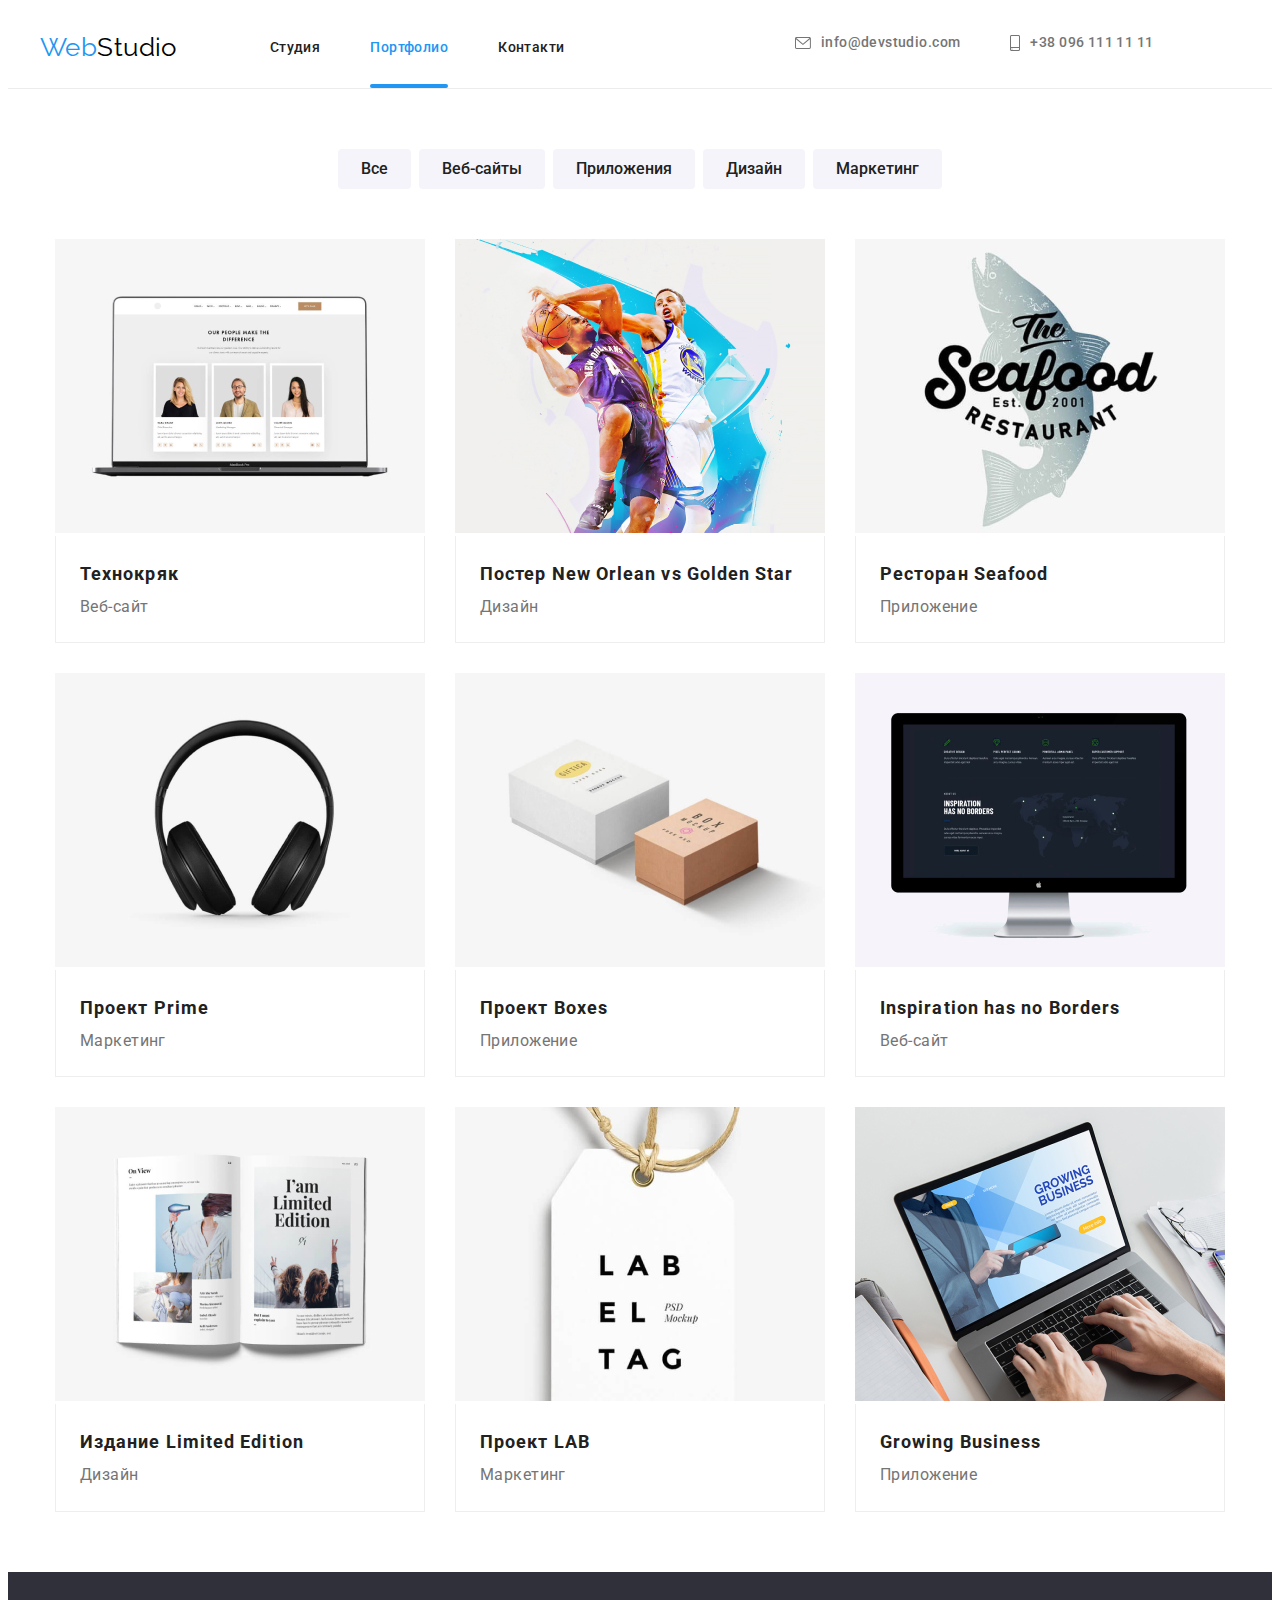
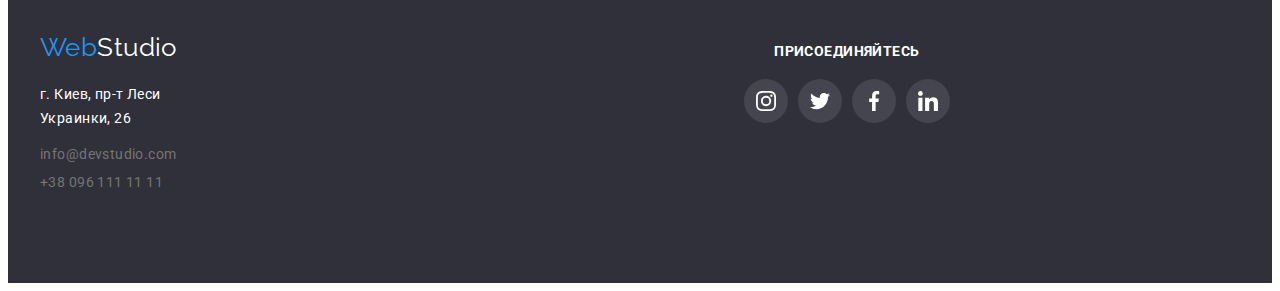
==== commit 97a4c55c: "внесло нове" ====
--- a/portfolio.html
+++ b/portfolio.html
@@ -15,8 +15,17 @@
     <!-- Header section -->
     <header class="header">
       <div class="container header__container">
-      <nav class="nav">
+       
         <a href="./index.html" class="logo header__logo link"> <span>Web</span>Studio </a>
+       
+        <button class="menu-btn is-open" type="button" data-menu-button>
+            <svg class="menu-btn__icon" width="40" height="40" aria-label="Переключатель мобильного меню">
+              <use class="menu-btn__icon-open" href="./images/icons.svg#menu"></use>
+              <use class="menu-btn__icon-close" href="./images/icons.svg#menu-close"></use>
+            </svg>
+          </button>
+          <nav class="nav">
+    
 
 <!-- Nav-site -->
 
@@ -310,5 +319,53 @@
   </div>
   </div>
 </footer>
+<!-- Mobile menu -->
+<div class="menu-overlay " data-menu>
+  <div class="menu-container">
+    <button class="menu-bth" type="button" data-menu-close>
+      <svg class="menu-close-bth" width="40" height="40">
+        <use href="./images/icons.svg#menu-"></use>
+      </svg>
+    </button>
+    <ul class="mobile-nav__list">
+      <li class="mobile-nav__item">
+        <a class="mobile-nav__link" href="./index.html">Студия</a>
+      </li>
+      <li class="mobile-nav__item">
+        <a class="mobile-nav__link current" href="./portfolio.html">Портфолио</a>
+      </li>
+      <li class="mobile-nav__item">
+        <a class="mobile-nav__link" href="">Контакты</a>
+      </li>
+    </ul>
+    <div class="mobile-menu__grop">
+    <ul class="menu-contacts">
+
+        <li class="menu-phone"> 
+          <a class="menu-phone-link" href="tel:+380961111111">+38 096 111 11 11</a></li>
+        <li class="menu-mail">
+           <a class="menu-mail-link" href="mailto:info@devstudio.com">info@devstudio.com</a></li>
+      
+    </ul>
+    <ul class="mobile-social-list">
+ 
+        <li class="mobile-socials-item">
+          <a class="mobile-socials-link" href="">Instagram</a>
+        </li>
+        <li class="mobile-socials-item">
+          <a class="mobile-socials-link" href="">Twitter</a>
+        </li>
+        <li class="mobile-socials-item">
+          <a class="mobile-socials-link" href="">Facebook</a>
+        </li>
+        <li class="mobile-socials-item">
+          <a class="mobile-socials-link" href="">LinkedIn</a>
+        </li>
+  
+    </ul>
+  </div>
+  </div>
+</div>
+<script src="./js/menu.js"></script>
   </body>
 </html>--- a/css/main.min.css
+++ b/css/main.min.css
@@ -1 +1 @@
-:root{--primary-text-color: #757575;--title-text-color: #000000;--accent-color: #2196F3;--additional-color: #FFFFFF;--selective-color: #212121;--button-color: #FFFFFF;--button-bg-color: #2196F3;--footer-bg-color: #2F303A;--button-portfolio-bg-color: #F5F4FA;--primary-br-color: #ffffff;--secondary-bg-color: #E5E5E5}.visually-hidden{-webkit-appearance:none;-moz-appearance:none;appearance:none}.backdrop{position:fixed;top:0;left:0;width:100%;height:100%;z-index:100;background-color:rgba(0,0,0,.2);opacity:1;-webkit-transition:opacity 250ms cubic-bezier(0.4, 0, 0.2, 1);transition:opacity 250ms cubic-bezier(0.4, 0, 0.2, 1)}.backdrop.is-hidden{visibility:hidden;opacity:0;pointer-events:none}.backdrop.is-hidden.modal{-webkit-transform:translate(-50%, -50%) scale(0.9);transform:translate(-50%, -50%) scale(0.9)}body{font-family:Roboto,sans-serif;letter-spacing:.03em;font-size:14px;color:var(--primary-text-color)}ul{list-style:none;margin:0;padding:0}h1,h2,h3,h4,h5,h6,p{margin:0}span{font-size:26px;line-height:1.2;color:var(--accent-color)}.card-set{background-color:var(--additional-color);border-radius:0px 0px 4px 4px;padding-top:30px;padding-bottom:30px;-webkit-box-shadow:0px 1px 3px rgba(0,0,0,.12),0px 1px 1px rgba(0,0,0,.14),0px 2px 1px rgba(0,0,0,.2);box-shadow:0px 1px 3px rgba(0,0,0,.12),0px 1px 1px rgba(0,0,0,.14),0px 2px 1px rgba(0,0,0,.2)}.container{margin-left:auto;margin-right:auto;width:1200px;padding-left:15px;padding-right:15px}.contacts-container{display:-webkit-box;display:-ms-flexbox;display:flex;-webkit-box-align:baseline;-ms-flex-align:baseline;align-items:baseline}.container .flex{display:-webkit-box;display:-ms-flexbox;display:flex;-ms-flex-wrap:wrap;flex-wrap:wrap;gap:30px}.section{padding-top:94px;padding-bottom:94px}.hero__title{margin-top:0;margin-bottom:30px;font-weight:900;font-size:44px;line-height:1.4;text-transform:uppercase;letter-spacing:.06em;color:var(--additional-color)}.form__title{display:block;margin-bottom:12px;font-size:20px;line-height:1.15;text-align:center;color:#212121}.feature__title{font-weight:700;font-size:14px;line-height:1.14;text-transform:uppercase;margin-bottom:10px;color:var(--selective-color)}.work__title{font-weight:700;font-size:36px;line-height:1.2;text-align:center;color:var(--selective-color);margin-bottom:50px}.work__section-title{font-weight:700;font-size:14px;line-height:1.1428571429;text-align:center;letter-spacing:.03em;text-transform:uppercase;color:#fff}.team__title{font-weight:700;font-size:36px;line-height:1.2;text-align:center;color:var(--selective-color);margin-bottom:50px}.clients__title{font-weight:700;font-size:36px;line-height:1.2;text-align:center;color:var(--selective-color);margin-bottom:50px}.footer__title{font-size:14px;line-height:16px;letter-spacing:.03em;text-transform:uppercase;margin-bottom:20px;color:#fff}.hero__button{border:none;border-radius:4px;padding:10px 32px;min-width:200px;text-align:center;font-family:inherit;cursor:pointer;font-weight:700;font-size:16px;line-height:1.88;letter-spacing:.06em;color:var(--button-color);background-color:var(--button-bg-color);-webkit-transition:color 250ms cubic-bezier(0.4, 0, 0.2, 1),background-color 250ms cubic-bezier(0.4, 0, 0.2, 1);transition:color 250ms cubic-bezier(0.4, 0, 0.2, 1),background-color 250ms cubic-bezier(0.4, 0, 0.2, 1)}.button__close{position:absolute;top:8px;right:8px;display:-webkit-box;display:-ms-flexbox;display:flex;border:none;-webkit-box-align:center;-ms-flex-align:center;align-items:center;-webkit-box-pack:center;-ms-flex-pack:center;justify-content:center;border-radius:50%;background-color:#fff;outline:1px solid rgba(0,0,0,.1);height:30px;width:30px;cursor:pointer}.button__portfolio{border:1px solid rgba(0,0,0,0);display:inline-block;border-radius:4px;padding:6px 22px;text-align:center;font-family:inherit;cursor:pointer;font-weight:500;font-size:16px;line-height:1.6;color:var(--selective-color);background-color:var(--button-portfolio-bg-color);-webkit-transition:color 250ms cubic-bezier(0.4, 0, 0.2, 1),background-color 250ms cubic-bezier(0.4, 0, 0.2, 1),-webkit-box-shadow 250ms cubic-bezier(0.4, 0, 0.2, 1);transition:color 250ms cubic-bezier(0.4, 0, 0.2, 1),background-color 250ms cubic-bezier(0.4, 0, 0.2, 1),-webkit-box-shadow 250ms cubic-bezier(0.4, 0, 0.2, 1);transition:color 250ms cubic-bezier(0.4, 0, 0.2, 1),background-color 250ms cubic-bezier(0.4, 0, 0.2, 1),box-shadow 250ms cubic-bezier(0.4, 0, 0.2, 1);transition:color 250ms cubic-bezier(0.4, 0, 0.2, 1),background-color 250ms cubic-bezier(0.4, 0, 0.2, 1),box-shadow 250ms cubic-bezier(0.4, 0, 0.2, 1),-webkit-box-shadow 250ms cubic-bezier(0.4, 0, 0.2, 1)}.button__portfolio:hover,.button__portfolio:focus{color:var(--additional-color);background-color:var(--accent-color);-webkit-box-shadow:0px 1px 3px rgba(0,0,0,.12),0px 1px 1px rgba(0,0,0,.14),0px 2px 1px rgba(0,0,0,.2);box-shadow:0px 1px 3px rgba(0,0,0,.12),0px 1px 1px rgba(0,0,0,.14),0px 2px 1px rgba(0,0,0,.2)}.basic__bth-link{display:-webkit-inline-box;display:-ms-inline-flexbox;display:inline-flex;-webkit-box-align:center;-ms-flex-align:center;align-items:center;-webkit-box-pack:center;-ms-flex-pack:center;justify-content:center;padding:10px 52px;margin-top:30px;background-color:#2196f3;-webkit-box-shadow:0px 4px 4px rgba(0,0,0,.15);box-shadow:0px 4px 4px rgba(0,0,0,.15);border-radius:4px;cursor:pointer;border:none;color:#fff;font-weight:700;font-size:16px;line-height:1.9}.basic__bth-link--:hover,.basic__bth-link--:focus{background-color:#188ce8}.basic__bth-link--link{-webkit-transition:color 250ms cubic-bezier(0.4, 0, 0.2, 1),baground-color 250ms cubic-bezier(0.4, 0, 0.2, 1),-webkit-box-shadow 250ms cubic-bezier(0.4, 0, 0.2, 1);transition:color 250ms cubic-bezier(0.4, 0, 0.2, 1),baground-color 250ms cubic-bezier(0.4, 0, 0.2, 1),-webkit-box-shadow 250ms cubic-bezier(0.4, 0, 0.2, 1);transition:color 250ms cubic-bezier(0.4, 0, 0.2, 1),baground-color 250ms cubic-bezier(0.4, 0, 0.2, 1),box-shadow 250ms cubic-bezier(0.4, 0, 0.2, 1);transition:color 250ms cubic-bezier(0.4, 0, 0.2, 1),baground-color 250ms cubic-bezier(0.4, 0, 0.2, 1),box-shadow 250ms cubic-bezier(0.4, 0, 0.2, 1),-webkit-box-shadow 250ms cubic-bezier(0.4, 0, 0.2, 1)}.footer__basic-bth{display:-webkit-inline-box;display:-ms-inline-flexbox;display:inline-flex;-webkit-box-align:center;-ms-flex-align:center;align-items:center;gap:8px;padding:10px 28px;min-height:50px;color:#fff;font-weight:700;text-transform:uppercase;background-color:#2196f3;border:1px solid #2196f3;border-radius:4px;cursor:pointer}.modal{position:absolute;top:50%;left:50%;-webkit-transform:translate(-50%, -50%);transform:translate(-50%, -50%);padding:40px;min-width:528px;min-height:581px;border-radius:4px;-webkit-box-shadow:0px 1px 3px rgba(0,0,0,.12),0px 1px 1px rgba(0,0,0,.14),0px 2px 1px rgba(0,0,0,.2);box-shadow:0px 1px 3px rgba(0,0,0,.12),0px 1px 1px rgba(0,0,0,.14),0px 2px 1px rgba(0,0,0,.2);background-color:#fff;opacity:1;scale:1;-webkit-transition:-webkit-transform 250ms cubic-bezier(0.4, 0, 0.2, 1);transition:-webkit-transform 250ms cubic-bezier(0.4, 0, 0.2, 1);transition:transform 250ms cubic-bezier(0.4, 0, 0.2, 1);transition:transform 250ms cubic-bezier(0.4, 0, 0.2, 1), -webkit-transform 250ms cubic-bezier(0.4, 0, 0.2, 1);visibility:visible}.modal__form{text-align:center}.register__group{margin-bottom:20px}.modal__form-group{position:relative;display:block}.modal__form-group:not(:last-child){margin-bottom:10px}.modal__form-input{width:100%;padding:12px;padding-left:39px;color:#000;border:1px solid rgba(33,33,33,.2);outline:rgba(0,0,0,0);-webkit-transition:border-color 250ms cubic-bezier(0.4, 0, 0.2, 1);transition:border-color 250ms cubic-bezier(0.4, 0, 0.2, 1);border-radius:4px}.modal__form-input:hover,.modal__form-input:focus{border-color:var(--accent-color)}.user__comment{resize:none;padding:12px 16px;height:120px}.user__comment{width:100%;padding:12px;padding-left:39px;color:#000;border:1px solid rgba(33,33,33,.2);outline:rgba(0,0,0,0);-webkit-transition:border-color 250ms cubic-bezier(0.4, 0, 0.2, 1);transition:border-color 250ms cubic-bezier(0.4, 0, 0.2, 1);border-radius:4px}.user__comment:hover,.user__comment:focus{border-color:var(--accent-color)}.modal__form-label{display:block;padding-left:2px;margin-bottom:4px;text-align:left;font-size:12px;line-height:1.1666666667;letter-spacing:.01em;font-family:Roboto;font-style:Regular;color:var(--primary-text-color)}.modal__icon{position:absolute;top:29px;left:10px;-webkit-transition:fill 250ms cubic-bezier(0.4, 0, 0.2, 1);transition:fill 250ms cubic-bezier(0.4, 0, 0.2, 1)}.modal__form-input:hover+.modal__icon,.modal__form-input:focus+.modal__icon{fill:var(--accent-color)}.agreement__group{display:-webkit-box;display:-ms-flexbox;display:flex;-webkit-box-align:center;-ms-flex-align:center;align-items:center;-webkit-box-pack:center;-ms-flex-pack:center;justify-content:center;gap:8px;margin-bottom:20px}.agreement__text{color:var(--primary-text-color);font-size:14px;line-height:1.71;letter-spacing:.03em}.agreement__link{color:var(--accent-color)}.checkbox{display:-webkit-box;display:-ms-flexbox;display:flex;-webkit-box-pack:center;-ms-flex-pack:center;justify-content:center}.checkbox:hover,.checkbox:focus{fill:var(--accent-color)}.agreement__form-group{display:-webkit-box;display:-ms-flexbox;display:flex;-webkit-box-align:center;-ms-flex-align:center;align-items:center;-webkit-box-pack:center;-ms-flex-pack:center;justify-content:center;gap:7px}.agreement__icon-check{border-radius:2px;opacity:0;position:absolute;-webkit-transition:opacity 250ms cubic-bezier(0.4, 0, 0.2, 1);transition:opacity 250ms cubic-bezier(0.4, 0, 0.2, 1);opacity:0}.agreement__check:checked+.agreement__icon .agreement__icon-check{opacity:1}.agreement__check:checked+.agreement__icon .agreement__icon-uncheck{opacity:0}.antena-item::before{display:block;content:"";height:120px;background-image:url(../images/antenna\ 1.svg);background-repeat:no-repeat;background-position:center;background-color:#f5f4fa;margin-bottom:30px}.clock-item::before{display:block;content:"";height:120px;background-image:url(../images/clock\ 1.svg);background-repeat:no-repeat;background-position:center;background-color:#f5f4fa;margin-bottom:30px}.diagram-item::before{display:block;content:"";height:120px;background-image:url(../images/diagram\ 1.svg);background-repeat:no-repeat;background-position:center;background-color:#f5f4fa;margin-bottom:30px}.astronaut-item::before{display:block;content:"";height:120px;background-image:url(../images/astronaut\ 1.svg);background-repeat:no-repeat;background-position:center;background-color:#f5f4fa;margin-bottom:30px}.header{border-bottom:1px solid #ececec}.header__container{display:-webkit-box;display:-ms-flexbox;display:flex;-webkit-box-align:center;-ms-flex-align:center;align-items:center}.header__logo{font-family:Raleway,cursive;font-size:26px;line-height:1.2px;color:var(--title-text-color);text-decoration:none}.nav{display:-webkit-box;display:-ms-flexbox;display:flex;-webkit-box-align:center;-ms-flex-align:center;align-items:center}.nav-site{display:-webkit-box;display:-ms-flexbox;display:flex;margin-left:93px}.nav__item{margin-right:50px}.nav__item:last-child{margin-right:0}.nav__link{display:block;padding-top:32px;padding-bottom:32px;font-weight:500;font-size:14px;line-height:1.14;color:var(--selective-color);text-decoration:none;-webkit-transition:color 250ms cubic-bezier(0.4, 0, 0.2, 1);transition:color 250ms cubic-bezier(0.4, 0, 0.2, 1)}.nav__link:hover,.nav__link:focus{color:var(--accent-color)}.nav__link--current{position:relative;color:var(--accent-color)}.nav__link--current::after{content:"";display:block;width:100%;height:4px;background-color:var(--accent-color);border-radius:2px;position:absolute;left:0;bottom:0}.nav-auth{display:-webkit-box;display:-ms-flexbox;display:flex;-webkit-box-align:center;-ms-flex-align:center;align-items:center;-webkit-box-pack:center;-ms-flex-pack:center;justify-content:center;margin-left:auto;gap:50px}.nav__contacts{margin-right:50px}.nav__contacts:last-child{margin-right:0}.nav__contacts-link{display:-webkit-box;display:-ms-flexbox;display:flex;-webkit-box-align:center;-ms-flex-align:center;align-items:center;padding-top:32px;padding-bottom:32px;font-weight:500;font-size:14px;line-height:1.14;color:var(--primary-text-color);text-decoration:none;-webkit-transition:color 250ms cubic-bezier(0.4, 0, 0.2, 1);transition:color 250ms cubic-bezier(0.4, 0, 0.2, 1);padding:32px 0;display:flex;font-weight:500;font-size:14px;line-height:1.1;letter-spacing:.02em;text-decoration:none;color:var(--primary-text-color)}.nav__contacts-link:hover,.nav__contacts-link:focus{color:var(--accent-color)}.nav__contact-icon{margin-right:10px;fill:#757575}.nav__contacts:hover .nav__contact-icon,.nav__contacts:focus .nav__contact-icon{fill:var(--accent-color)}.hero{padding-top:200px;padding-bottom:200px;text-align:center;background-color:#2f303a;max-width:1600px;height:600px;margin-left:auto;margin-right:auto;outline:1px solid #000;background-image:-webkit-gradient(linear, left top, right top, from(rgba(47, 48, 58, 0.4)), to(rgba(47, 48, 58, 0.4))),url("../images/juniors.jpg");background-image:linear-gradient(to right, rgba(47, 48, 58, 0.4), rgba(47, 48, 58, 0.4)),url("../images/juniors.jpg");background-size:cover;background-repeat:no-repeat;background-position:center}.feature{padding-bottom:0}.feature__list{display:-webkit-box;display:-ms-flexbox;display:flex;gap:30px}.feature__list .list-item{width:270px}.feature__text{line-height:1.71;line-height:24px;font-weight:400}.work{padding-bottom:0}.work__list{display:-webkit-box;display:-ms-flexbox;display:flex}.work__item{position:relative}.work__item:not(:last-child){margin-right:30px}.work__section-img{position:absolute;bottom:0;left:0;padding:27px 10px;width:100%;background-color:rgba(47,48,58,.8)}.team{background-color:#f5f4fa}.team__list{display:-webkit-box;display:-ms-flexbox;display:flex;gap:30px}.team__junior{text-align:center}.team__junior:last-child{margin-right:0}.team__icon{display:block}.team__person{text-align:center;font-weight:500;font-size:16px;line-height:1.2;color:var(--selective-color);margin-bottom:10px}.team__profession{text-align:center;font-size:16px;line-height:1.2;color:var(--primary-text-color);margin-bottom:16px}.socials__list{display:-webkit-box;display:-ms-flexbox;display:flex;-ms-flex-wrap:wrap;flex-wrap:wrap;-webkit-box-align:center;-ms-flex-align:center;align-items:center;-webkit-box-pack:center;-ms-flex-pack:center;justify-content:center;gap:10px}.socials__link{display:-webkit-box;display:-ms-flexbox;display:flex;-webkit-box-align:center;-ms-flex-align:center;align-items:center;-webkit-box-pack:center;-ms-flex-pack:center;justify-content:center;width:44px;height:44px;background-color:#fff;border-radius:50%;-webkit-transition:background-color 250ms cubic-bezier(0.4, 0, 0.2, 1);transition:background-color 250ms cubic-bezier(0.4, 0, 0.2, 1)}.socials__link:hover{background-color:#2196f3}.socials__icon{fill:#afb1b8;-webkit-transition:fill 250ms cubic-bezier(0.4, 0, 0.2, 1);transition:fill 250ms cubic-bezier(0.4, 0, 0.2, 1)}.socials__link:hover .socials__icon{fill:#fff}.clients{background-color:#fff}.clients__list{display:-webkit-box;display:-ms-flexbox;display:flex;-webkit-box-align:center;-ms-flex-align:center;align-items:center;gap:30px}.clients__link{display:-webkit-box;display:-ms-flexbox;display:flex;-webkit-box-align:center;-ms-flex-align:center;align-items:center;-webkit-box-pack:center;-ms-flex-pack:center;justify-content:center;border:1px solid #afb1b8;border-radius:4px;width:100%;height:100%}.clients__link:hover,.clients__link:focus{border:1px solid var(--button-bg-color)}.clients__item{width:170px;height:92px}.clients__icon{fill:#afb1b8;width:106px;height:60px;-webkit-transition:fill 250ms cubic-bezier(0.4, 0, 0.2, 1);transition:fill 250ms cubic-bezier(0.4, 0, 0.2, 1)}.clients__link:hover .clients__icon,.clients__link:focus .clients__icon{fill:var(--accent-color)}.footer{padding:60px 0;background-color:var(--footer-bg-color)}.logo__two{font-family:Raleway,cursive;font-size:26px;line-height:1.2;color:var(--additional-color);text-decoration:none}.footer__address-list{margin-top:20px;margin-bottom:9px;font-style:normal;line-height:1.71;color:var(--additional-color)}.footer__separator-item{font-weight:400;font-size:14px;line-height:2;color:var(--primary-text-color);text-decoration:none;-webkit-transition:color 250ms cubic-bezier(0.4, 0, 0.2, 1);transition:color 250ms cubic-bezier(0.4, 0, 0.2, 1)}.footer__separator-item:hover,.footer__separator-item:focus{color:var(--accent-color)}.footer__separator:not(:last-child){margin-bottom:9px}.footer__right--block{margin-left:70px}.footer__social-list{display:-webkit-box;display:-ms-flexbox;display:flex;-webkit-box-align:center;-ms-flex-align:center;align-items:center;-webkit-box-pack:center;-ms-flex-pack:center;justify-content:center;gap:10px;fill:#fff}.footer__social-link{display:-webkit-box;display:-ms-flexbox;display:flex;text-align:center;-webkit-box-align:center;-ms-flex-align:center;align-items:center;-webkit-box-pack:center;-ms-flex-pack:center;justify-content:center;width:44px;height:44px;color:var(--additional-color);background-color:rgba(255,255,255,.1);border-radius:50%;-webkit-transition:background-color 250ms cubic-bezier(0.4, 0, 0.2, 1),fill 250ms cubic-bezier(0.4, 0, 0.2, 1);transition:background-color 250ms cubic-bezier(0.4, 0, 0.2, 1),fill 250ms cubic-bezier(0.4, 0, 0.2, 1)}.footer__social-link:hover,.footer__social-link:focus{background-color:var(--accent-color)}.footer__social-link:hover:hover .socials__icon,.footer__social-link:focus:hover .socials__icon{fill:#fff}.footer__subscription{margin-left:auto}.footer__slogan{font-size:14px;line-height:16px;letter-spacing:.03em;text-transform:uppercase;margin-bottom:20px;color:#fff}.footer__user-name{width:358px;height:50px;padding-top:15px;padding-bottom:15px;padding-left:16px;margin-right:auto;border-radius:4px;border:1px solid rgba(255,255,255,.3);-webkit-filter:drop-shadow(0px 4px 4px rgba(0, 0, 0, 0.15));filter:drop-shadow(0px 4px 4px rgba(0, 0, 0, 0.15));background-color:rgba(0,0,0,0)}.footer__user-name[placeholder]{outline:rgba(0,0,0,0);font-size:16px;line-height:1.25;letter-spacing:.03em;color:rgba(255,255,255,.6)}.footer__form{display:-webkit-box;display:-ms-flexbox;display:flex;-webkit-box-align:center;-ms-flex-align:center;align-items:center;gap:12px}.tack{display:-webkit-box;display:-ms-flexbox;display:flex;-webkit-box-pack:center;-ms-flex-pack:center;justify-content:center;-webkit-box-align:baseline;-ms-flex-align:baseline;align-items:baseline;gap:8px;margin-bottom:50px}.flex__line{width:370px}.flex__line:hover{-webkit-box-shadow:0px 1px 1px rgba(0,0,0,.12),0px 4px 4px rgba(0,0,0,.06),1px 4px 6px rgba(0,0,0,.16);box-shadow:0px 1px 1px rgba(0,0,0,.12),0px 4px 4px rgba(0,0,0,.06),1px 4px 6px rgba(0,0,0,.16)}.flex__product-thumb{position:relative;overflow:hidden}.flex__product-actions{top:0;left:0;width:100%;height:100%;position:absolute;-webkit-transform:translateY(100%);transform:translateY(100%);-webkit-transition:-webkit-transform 250ms cubic-bezier(0.4, 0, 0.2, 1);transition:-webkit-transform 250ms cubic-bezier(0.4, 0, 0.2, 1);transition:transform 250ms cubic-bezier(0.4, 0, 0.2, 1);transition:transform 250ms cubic-bezier(0.4, 0, 0.2, 1), -webkit-transform 250ms cubic-bezier(0.4, 0, 0.2, 1);background-color:rgba(33,150,243,.9)}.flex__line:hover .flex__product-actions{-webkit-transform:translateY(0);transform:translateY(0)}.flex__product-text{font-weight:400;font-size:18px;line-height:1.56;padding:63px 24px;letter-spacing:.03em;color:#fff}.flex__line:hover .flex__product-text,.flex__line:focus .flex__product-text{-webkit-transform:translateY(0);transform:translateY(0)}.flex__line-wrap{padding:20px 24px;border:1px solid #eee;border-top:none}.flex__point{font-weight:700;font-size:18px;line-height:2;letter-spacing:.06em;color:var(--selective-color)}.flex__article{font-size:16px;line-height:1.9;color:var(--primary-text-color)}/*# sourceMappingURL=main.min.css.map */+:root{--primary-text-color: #757575;--title-text-color: #000000;--accent-color: #2196F3;--additional-color: #FFFFFF;--selective-color: #212121;--button-color: #FFFFFF;--button-bg-color: #2196F3;--footer-bg-color: #2F303A;--button-portfolio-bg-color: #F5F4FA;--primary-br-color: #ffffff;--secondary-bg-color: #E5E5E5}.visually-hidden{-webkit-appearance:none;-moz-appearance:none;appearance:none}.backdrop{position:fixed;top:0;left:0;width:100%;height:100%;z-index:100;background-color:rgba(0,0,0,.2);opacity:1;-webkit-transition:opacity 250ms cubic-bezier(0.4, 0, 0.2, 1);transition:opacity 250ms cubic-bezier(0.4, 0, 0.2, 1)}.backdrop.is-hidden{visibility:hidden;opacity:0;pointer-events:none}.backdrop.is-hidden.modal{-webkit-transform:translate(-50%, -50%) scale(0.9);transform:translate(-50%, -50%) scale(0.9)}body{font-family:Roboto,sans-serif;letter-spacing:.03em;font-size:14px;color:var(--primary-text-color)}ul{list-style:none;margin:0;padding:0}h1,h2,h3,h4,h5,h6,p{margin:0}span{font-size:26px;line-height:1.2;color:var(--accent-color)}.card-set{background-color:var(--additional-color);border-radius:0px 0px 4px 4px;padding-top:30px;padding-bottom:30px;-webkit-box-shadow:0px 1px 3px rgba(0,0,0,.12),0px 1px 1px rgba(0,0,0,.14),0px 2px 1px rgba(0,0,0,.2);box-shadow:0px 1px 3px rgba(0,0,0,.12),0px 1px 1px rgba(0,0,0,.14),0px 2px 1px rgba(0,0,0,.2)}.container{margin-left:auto;margin-right:auto;padding-left:15px;padding-right:15px}@media screen and (min-width: 480px){.container{width:480px}}@media screen and (min-width: 768px){.container{width:738px}}@media screen and (min-width: 1200px){.container{width:1200px}}.contacts-container{display:-webkit-box;display:-ms-flexbox;display:flex;-webkit-box-align:baseline;-ms-flex-align:baseline;align-items:baseline}@media screen and (min-width: 480px)and (max-width: 767px){.contacts-container{-ms-flex-wrap:wrap;flex-wrap:wrap}}@media screen and (min-width: 1200px){.contacts-container{-ms-flex-wrap:nowrap;flex-wrap:nowrap;width:1200px}}.container .flex{display:-webkit-box;display:-ms-flexbox;display:flex;-ms-flex-wrap:wrap;flex-wrap:wrap;gap:30px}.section{padding-top:94px;padding-bottom:94px}@media screen and (min-width: 480px){.section{padding-top:60px;padding-bottom:60px}}@media screen and (min-width: 768px){.section{padding-top:60px;padding-bottom:60px}}.hero__title{margin-top:0;margin-bottom:30px;font-weight:900;text-transform:uppercase;letter-spacing:.06em;color:var(--additional-color)}@media screen and (min-width: 480px){.hero__title{line-height:1.6;font-size:26px}}@media screen and (min-width: 768px){.hero__title{line-height:1.6;font-size:26px}}@media screen and (min-width: 1200px){.hero__title{font-size:44px;line-height:1.4}}.form__title{display:block;margin-bottom:12px;font-size:20px;line-height:1.15;text-align:center;color:#212121}.feature__title{font-weight:700;font-size:14px;line-height:1.14;text-transform:uppercase;margin-bottom:10px;color:var(--selective-color)}.work__title{font-weight:700;font-size:36px;line-height:1.2;text-align:center;color:var(--selective-color);margin-bottom:50px}.work__section-title{font-weight:700;font-size:14px;line-height:1.1428571429;text-align:center;letter-spacing:.03em;text-transform:uppercase;color:#fff}.team__title{font-weight:700;font-size:36px;line-height:1.2;text-align:center;color:var(--selective-color);margin-bottom:50px}@media screen and (min-width: 480px){.team__title{font-size:28px}}@media screen and (min-width: 768px){.team__title{font-size:36px}}.clients__title{font-weight:700;font-size:36px;line-height:1.2;text-align:center;color:var(--selective-color);margin-bottom:50px}.footer__title{font-size:14px;line-height:16px;letter-spacing:.03em;text-transform:uppercase;margin-bottom:20px;color:#fff}@media screen and (min-width: 480px){.footer__title{text-align:center}}@media screen and (min-width: 1200px){.footer__title{width:1200px}}.hero__button{border:none;border-radius:4px;padding:10px 32px;min-width:200px;text-align:center;font-family:inherit;cursor:pointer;font-weight:700;font-size:16px;line-height:1.88;letter-spacing:.06em;color:var(--button-color);background-color:var(--button-bg-color);-webkit-transition:color 250ms cubic-bezier(0.4, 0, 0.2, 1),background-color 250ms cubic-bezier(0.4, 0, 0.2, 1);transition:color 250ms cubic-bezier(0.4, 0, 0.2, 1),background-color 250ms cubic-bezier(0.4, 0, 0.2, 1)}.button__close{position:absolute;top:8px;right:8px;display:-webkit-box;display:-ms-flexbox;display:flex;border:none;-webkit-box-align:center;-ms-flex-align:center;align-items:center;-webkit-box-pack:center;-ms-flex-pack:center;justify-content:center;border-radius:50%;background-color:#fff;outline:1px solid rgba(0,0,0,.1);height:30px;width:30px;cursor:pointer}.button__portfolio{border:1px solid rgba(0,0,0,0);display:inline-block;border-radius:4px;padding:6px 22px;text-align:center;font-family:inherit;cursor:pointer;font-weight:500;font-size:16px;line-height:1.6;color:var(--selective-color);background-color:var(--button-portfolio-bg-color);-webkit-transition:color 250ms cubic-bezier(0.4, 0, 0.2, 1),background-color 250ms cubic-bezier(0.4, 0, 0.2, 1),-webkit-box-shadow 250ms cubic-bezier(0.4, 0, 0.2, 1);transition:color 250ms cubic-bezier(0.4, 0, 0.2, 1),background-color 250ms cubic-bezier(0.4, 0, 0.2, 1),-webkit-box-shadow 250ms cubic-bezier(0.4, 0, 0.2, 1);transition:color 250ms cubic-bezier(0.4, 0, 0.2, 1),background-color 250ms cubic-bezier(0.4, 0, 0.2, 1),box-shadow 250ms cubic-bezier(0.4, 0, 0.2, 1);transition:color 250ms cubic-bezier(0.4, 0, 0.2, 1),background-color 250ms cubic-bezier(0.4, 0, 0.2, 1),box-shadow 250ms cubic-bezier(0.4, 0, 0.2, 1),-webkit-box-shadow 250ms cubic-bezier(0.4, 0, 0.2, 1)}.button__portfolio:hover,.button__portfolio:focus{color:var(--additional-color);background-color:var(--accent-color);-webkit-box-shadow:0px 1px 3px rgba(0,0,0,.12),0px 1px 1px rgba(0,0,0,.14),0px 2px 1px rgba(0,0,0,.2);box-shadow:0px 1px 3px rgba(0,0,0,.12),0px 1px 1px rgba(0,0,0,.14),0px 2px 1px rgba(0,0,0,.2)}.basic__bth-link{display:-webkit-inline-box;display:-ms-inline-flexbox;display:inline-flex;-webkit-box-align:center;-ms-flex-align:center;align-items:center;-webkit-box-pack:center;-ms-flex-pack:center;justify-content:center;padding:10px 52px;margin-top:30px;background-color:#2196f3;-webkit-box-shadow:0px 4px 4px rgba(0,0,0,.15);box-shadow:0px 4px 4px rgba(0,0,0,.15);border-radius:4px;cursor:pointer;border:none;color:#fff;font-weight:700;font-size:16px;line-height:1.9}.basic__bth-link--:hover,.basic__bth-link--:focus{background-color:#188ce8}.basic__bth-link--link{-webkit-transition:color 250ms cubic-bezier(0.4, 0, 0.2, 1),baground-color 250ms cubic-bezier(0.4, 0, 0.2, 1),-webkit-box-shadow 250ms cubic-bezier(0.4, 0, 0.2, 1);transition:color 250ms cubic-bezier(0.4, 0, 0.2, 1),baground-color 250ms cubic-bezier(0.4, 0, 0.2, 1),-webkit-box-shadow 250ms cubic-bezier(0.4, 0, 0.2, 1);transition:color 250ms cubic-bezier(0.4, 0, 0.2, 1),baground-color 250ms cubic-bezier(0.4, 0, 0.2, 1),box-shadow 250ms cubic-bezier(0.4, 0, 0.2, 1);transition:color 250ms cubic-bezier(0.4, 0, 0.2, 1),baground-color 250ms cubic-bezier(0.4, 0, 0.2, 1),box-shadow 250ms cubic-bezier(0.4, 0, 0.2, 1),-webkit-box-shadow 250ms cubic-bezier(0.4, 0, 0.2, 1)}.footer__basic-bth{display:-webkit-inline-box;display:-ms-inline-flexbox;display:inline-flex;-webkit-box-align:center;-ms-flex-align:center;align-items:center;gap:8px;padding:10px 28px;min-height:50px;color:#fff;font-weight:700;text-transform:uppercase;background-color:#2196f3;border:1px solid #2196f3;border-radius:4px;cursor:pointer}.modal{position:absolute;top:50%;left:50%;-webkit-transform:translate(-50%, -50%);transform:translate(-50%, -50%);padding:40px;min-width:528px;min-height:581px;border-radius:4px;-webkit-box-shadow:0px 1px 3px rgba(0,0,0,.12),0px 1px 1px rgba(0,0,0,.14),0px 2px 1px rgba(0,0,0,.2);box-shadow:0px 1px 3px rgba(0,0,0,.12),0px 1px 1px rgba(0,0,0,.14),0px 2px 1px rgba(0,0,0,.2);background-color:#fff;opacity:1;scale:1;-webkit-transition:-webkit-transform 250ms cubic-bezier(0.4, 0, 0.2, 1);transition:-webkit-transform 250ms cubic-bezier(0.4, 0, 0.2, 1);transition:transform 250ms cubic-bezier(0.4, 0, 0.2, 1);transition:transform 250ms cubic-bezier(0.4, 0, 0.2, 1), -webkit-transform 250ms cubic-bezier(0.4, 0, 0.2, 1);visibility:visible}.modal__form{text-align:center}.register__group{margin-bottom:20px}.modal__form-group{position:relative;display:block}.modal__form-group:not(:last-child){margin-bottom:10px}.modal__form-input{width:100%;padding:12px;padding-left:39px;color:#000;border:1px solid rgba(33,33,33,.2);outline:rgba(0,0,0,0);-webkit-transition:border-color 250ms cubic-bezier(0.4, 0, 0.2, 1);transition:border-color 250ms cubic-bezier(0.4, 0, 0.2, 1);border-radius:4px}.modal__form-input:hover,.modal__form-input:focus{border-color:var(--accent-color)}.user__comment{resize:none;padding:12px 16px;height:120px}.user__comment{width:100%;padding:12px;padding-left:39px;color:#000;border:1px solid rgba(33,33,33,.2);outline:rgba(0,0,0,0);-webkit-transition:border-color 250ms cubic-bezier(0.4, 0, 0.2, 1);transition:border-color 250ms cubic-bezier(0.4, 0, 0.2, 1);border-radius:4px}.user__comment:hover,.user__comment:focus{border-color:var(--accent-color)}.modal__form-label{display:block;padding-left:2px;margin-bottom:4px;text-align:left;font-size:12px;line-height:1.1666666667;letter-spacing:.01em;font-family:Roboto;font-style:Regular;color:var(--primary-text-color)}.modal__icon{position:absolute;top:29px;left:10px;-webkit-transition:fill 250ms cubic-bezier(0.4, 0, 0.2, 1);transition:fill 250ms cubic-bezier(0.4, 0, 0.2, 1)}.modal__form-input:hover+.modal__icon,.modal__form-input:focus+.modal__icon{fill:var(--accent-color)}.agreement__group{display:-webkit-box;display:-ms-flexbox;display:flex;-webkit-box-align:center;-ms-flex-align:center;align-items:center;-webkit-box-pack:center;-ms-flex-pack:center;justify-content:center;gap:8px;margin-bottom:20px}.agreement__text{color:var(--primary-text-color);font-size:14px;line-height:1.71;letter-spacing:.03em}.agreement__link{color:var(--accent-color)}.checkbox{display:-webkit-box;display:-ms-flexbox;display:flex;-webkit-box-pack:center;-ms-flex-pack:center;justify-content:center}.checkbox:hover,.checkbox:focus{fill:var(--accent-color)}.agreement__form-group{display:-webkit-box;display:-ms-flexbox;display:flex;-webkit-box-align:center;-ms-flex-align:center;align-items:center;-webkit-box-pack:center;-ms-flex-pack:center;justify-content:center;gap:7px}.agreement__icon-check{border-radius:2px;opacity:0;position:absolute;-webkit-transition:opacity 250ms cubic-bezier(0.4, 0, 0.2, 1);transition:opacity 250ms cubic-bezier(0.4, 0, 0.2, 1);opacity:0}.agreement__check:checked+.agreement__icon .agreement__icon-check{opacity:1}.agreement__check:checked+.agreement__icon .agreement__icon-uncheck{opacity:0}.antena-item::before{display:block;content:"";height:120px;background-image:url(../images/antenna\ 1.svg);background-repeat:no-repeat;background-position:center;background-color:#f5f4fa;margin-bottom:30px}.clock-item::before{display:block;content:"";height:120px;background-image:url(../images/clock\ 1.svg);background-repeat:no-repeat;background-position:center;background-color:#f5f4fa;margin-bottom:30px}.diagram-item::before{display:block;content:"";height:120px;background-image:url(../images/diagram\ 1.svg);background-repeat:no-repeat;background-position:center;background-color:#f5f4fa;margin-bottom:30px}.astronaut-item::before{display:block;content:"";height:120px;background-image:url(../images/astronaut\ 1.svg);background-repeat:no-repeat;background-position:center;background-color:#f5f4fa;margin-bottom:30px}.menu-btn{margin-left:auto;display:-webkit-box;display:-ms-flexbox;display:flex;-webkit-box-pack:center;-ms-flex-pack:center;justify-content:center;-webkit-box-align:center;-ms-flex-align:center;align-items:center;padding:0;width:40px;height:40px;cursor:pointer;z-index:99;background-color:rgba(0,0,0,0);border:rgba(0,0,0,0);outline:rgba(0,0,0,0)}.menu-btn:hover,.menu-btn:focus{fill:#2196f3}.menu-btn__icon-open{opacity:1;width:24px;height:16px}.menu-btn__icon-close{opacity:0}.menu-btn.is-open .menu-btn__icon-close{opacity:1;display:none}.menu-overlay.is-open{opacity:1;pointer-events:initial;visibility:visible}@media screen and (min-width: 480px){.menu-overlay.is-open{width:480px;display:-webkit-box;display:-ms-flexbox;display:flex}}@media screen and (min-width: 768px){.menu-overlay.is-open{width:738px;display:none}}@media screen and (min-width: 1200px){.menu-overlay.is-open{width:1200px;display:none}}.menu-overlay{position:fixed;top:0;left:0;background-color:rgba(0,0,0,.2);width:100%;height:100%;z-index:100%;opacity:0;pointer-events:none;visibility:hidden}.menu-container{display:-webkit-box;display:-ms-flexbox;display:flex;-webkit-box-orient:vertical;-webkit-box-direction:normal;-ms-flex-direction:column;flex-direction:column;width:100%;height:100%;background-color:#fff;padding-top:48px;padding-right:40px;padding-left:40px;padding-bottom:48px;-webkit-transform:translateX(100%);transform:translateX(100%);-webkit-transition:-webkit-transform 250ms cubic-bezier(0.4, 0, 0.2, 1);transition:-webkit-transform 250ms cubic-bezier(0.4, 0, 0.2, 1);transition:transform 250ms cubic-bezier(0.4, 0, 0.2, 1);transition:transform 250ms cubic-bezier(0.4, 0, 0.2, 1), -webkit-transform 250ms cubic-bezier(0.4, 0, 0.2, 1)}.menu-overlay.is-open .menu-container{-webkit-transform:translateX(0);transform:translateX(0)}.menu-bth{position:absolute;width:40px;height:40px;padding:0;display:-webkit-inline-box;display:-ms-inline-flexbox;display:inline-flex;-webkit-box-align:center;-ms-flex-align:center;align-items:center;-webkit-box-pack:center;-ms-flex-pack:center;justify-content:center;background-color:rgba(0,0,0,0);border:none;cursor:pointer;top:21px;right:21px}.mobile-nav__list{padding-left:0;margin-top:0;margin-bottom:0;list-style:none}.mobile-nav__item{margin-bottom:32px;font-style:normal;font-weight:500;font-size:40px;line-height:1.17;letter-spacing:.02em;text-decoration:none}.mobile-nav__link{color:#212121;text-decoration:none}.mobile-nav__link.current{color:#2196f3;position:relative}.menu-contacts{display:-webkit-box;display:-ms-flexbox;display:flex;-webkit-box-orient:vertical;-webkit-box-direction:normal;-ms-flex-direction:column;flex-direction:column;gap:32px}.menu-phone{margin-bottom:30px}.menu-phone-link{font-style:normal;font-weight:500;font-size:34px;line-height:1.2;letter-spacing:.02em;text-decoration:none;color:#2196f3}.menu-mail{margin-bottom:64px}.menu-mail-link{font-style:normal;font-weight:500;font-size:24px;line-height:1.1;letter-spacing:.02em;text-decoration:none;color:#757575}.mobile-social-list{display:-webkit-box;display:-ms-flexbox;display:flex;-ms-flex-wrap:wrap;flex-wrap:wrap;font-size:18px;font-weight:500;line-height:1.2;letter-spacing:.02em;text-align:left;gap:10px}.mobile-social-item{margin-right:10px;margin-top:10px}.mobile-socials-link{display:block;padding-right:10px;border-right:1px solid rgba(33,33,33,.2);text-decoration:none;color:#2196f3}.mobile-menu__grop{margin-top:auto}.header{border-bottom:1px solid #ececec}@media screen and (max-width: 767px){.header{padding:10px 0}}.header__container{display:-webkit-box;display:-ms-flexbox;display:flex;-webkit-box-align:center;-ms-flex-align:center;align-items:center}.header__logo{font-family:Raleway,cursive;font-size:26px;line-height:1.2px;color:var(--title-text-color);text-decoration:none}@media screen and (min-width: 768px){.menu-btn{display:none}}.nav{-webkit-box-align:center;-ms-flex-align:center;align-items:center}@media screen and (min-width: 480px){.nav{display:none}}@media screen and (min-width: 768px){.nav{display:-webkit-box;display:-ms-flexbox;display:flex}}@media screen and (min-width: 1200px){.nav{width:1200px;display:-webkit-box;display:-ms-flexbox;display:flex}}.nav-site{display:-webkit-box;display:-ms-flexbox;display:flex;margin-left:93px}.nav__item{margin-right:50px}.nav__item:last-child{margin-right:0}.nav__link{display:block;padding-top:32px;padding-bottom:32px;font-weight:500;font-size:14px;line-height:1.14;color:var(--selective-color);text-decoration:none;-webkit-transition:color 250ms cubic-bezier(0.4, 0, 0.2, 1);transition:color 250ms cubic-bezier(0.4, 0, 0.2, 1)}.nav__link:hover,.nav__link:focus{color:var(--accent-color)}.nav__link--current{position:relative;color:var(--accent-color)}.nav__link--current::after{content:"";display:block;width:100%;height:4px;background-color:var(--accent-color);border-radius:2px;position:absolute;left:0;bottom:0}.nav-auth{-webkit-box-align:center;-ms-flex-align:center;align-items:center;-webkit-box-pack:center;-ms-flex-pack:center;justify-content:center;margin-left:auto;gap:50px}@media screen and (max-width: 767px){.nav-auth{display:none}}@media screen and (min-width: 1200px){.nav-auth{width:1200px;display:-webkit-box;display:-ms-flexbox;display:flex}}.nav__contacts:last-child{margin-right:0}.nav__contacts-link{display:-webkit-box;display:-ms-flexbox;display:flex;-webkit-box-align:center;-ms-flex-align:center;align-items:center;font-weight:500;font-size:14px;line-height:1.14;color:var(--primary-text-color);text-decoration:none;-webkit-transition:color 250ms cubic-bezier(0.4, 0, 0.2, 1);transition:color 250ms cubic-bezier(0.4, 0, 0.2, 1);margin-bottom:10px;margin-right:84px}.nav__contacts-link:hover,.nav__contacts-link:focus{color:var(--accent-color)}.nav__contact-icon{margin-right:10px;fill:#757575}.nav__contacts:hover .nav__contact-icon,.nav__contacts:focus .nav__contact-icon{fill:var(--accent-color)}.hero{text-align:center;background-color:#2f303a;max-width:1600px;margin-left:auto;margin-right:auto;outline:1px solid #000;background-image:-webkit-gradient(linear, left top, right top, from(rgba(47, 48, 58, 0.4)), to(rgba(47, 48, 58, 0.4))),url("../images/juniors.jpg");background-image:linear-gradient(to right, rgba(47, 48, 58, 0.4), rgba(47, 48, 58, 0.4)),url("../images/juniors.jpg");background-size:cover;background-repeat:no-repeat;background-position:center}@media screen and (min-width: 480px){.hero{padding-top:118px;padding-bottom:118px}}@media screen and (min-width: 768px){.hero{padding-top:118px;padding-bottom:118px}}@media screen and (min-width: 1200px){.hero{padding-top:200px;padding-bottom:200px}}.feature{padding-bottom:60px;padding-top:60px}@media screen and (min-width: 768px){.feature{padding-top:60px;padding-bottom:60px}}@media screen and (min-width: 1200px){.feature{padding-top:94px;padding-bottom:30px}}.feature__list{display:-webkit-box;display:-ms-flexbox;display:flex;gap:30px}.feature__list .list__item{width:270px}@media screen and (min-width: 480px){.feature__list{-webkit-box-orient:vertical;-webkit-box-direction:normal;-ms-flex-direction:column;flex-direction:column}}@media screen and (min-width: 1200px){.feature__list{width:1200px;-webkit-box-orient:horizontal;-webkit-box-direction:normal;-ms-flex-direction:row;flex-direction:row}}.feature__text{line-height:1.71;line-height:24px;font-weight:400}.feature__icon{width:70px;height:70px;margin:auto}.feature__item{display:block;height:120px;background-repeat:no-repeat;background-position:center;background-color:#f5f4fa;margin-bottom:30px}@media screen and (width: 480px){.feature__item{width:450px;display:-webkit-box;display:-ms-flexbox;display:flex}}@media screen and (width: 768px){.feature__item{-ms-flex-preferred-size:calc((100% - 30px)/2);flex-basis:calc((100% - 30px)/2);width:354px}}@media screen and (width: 1200px){.feature__item{width:270px}}.work{padding-bottom:0}@media screen and (min-width: 480px){.work{display:none}}@media screen and (min-width: 768px){.work{display:none}}@media screen and (min-width: 1200px){.work{display:-webkit-box;display:-ms-flexbox;display:flex}}.work__list{display:-webkit-box;display:-ms-flexbox;display:flex}.work__item{position:relative}.work__item:not(:last-child){margin-right:30px}.work__section-img{position:absolute;bottom:0;left:0;padding:27px 10px;width:100%;background-color:rgba(47,48,58,.8)}.team{background-color:#f5f4fa}.team__list{display:-webkit-box;display:-ms-flexbox;display:flex;gap:30px}@media screen and (min-width: 480px){.team__list{-ms-flex-wrap:wrap;flex-wrap:wrap}}@media screen and (min-width: 768px){.team__list{-ms-flex-wrap:wrap;flex-wrap:wrap}}@media screen and (min-width: 1200px){.team__list{width:270px;-ms-flex-wrap:nowrap;flex-wrap:nowrap}}.team__junior{text-align:center}.team__junior:last-child{margin-right:0}@media screen and (min-width: 480px){.team__junior{width:450px}}@media screen and (min-width: 768px){.team__junior{width:354px}}@media screen and (min-width: 1200px){.team__junior{width:270px}}.team__icon{display:block}@media screen and (min-width: 480px){.team__icon{width:450px}}@media screen and (min-width: 768px){.team__icon{width:354px}}@media screen and (min-width: 1200px){.team__icon{width:270px}}.team__person{text-align:center;font-weight:500;font-size:16px;line-height:1.2;color:var(--selective-color);margin-bottom:10px}.team__profession{text-align:center;font-size:16px;line-height:1.2;color:var(--primary-text-color);margin-bottom:16px}.socials__list{display:-webkit-box;display:-ms-flexbox;display:flex;-ms-flex-wrap:wrap;flex-wrap:wrap;-webkit-box-align:center;-ms-flex-align:center;align-items:center;-webkit-box-pack:center;-ms-flex-pack:center;justify-content:center;gap:10px}.socials__link{display:-webkit-box;display:-ms-flexbox;display:flex;-webkit-box-align:center;-ms-flex-align:center;align-items:center;-webkit-box-pack:center;-ms-flex-pack:center;justify-content:center;width:44px;height:44px;background-color:#fff;border-radius:50%;-webkit-transition:background-color 250ms cubic-bezier(0.4, 0, 0.2, 1);transition:background-color 250ms cubic-bezier(0.4, 0, 0.2, 1)}.socials__link:hover{background-color:#2196f3}.socials__icon{fill:#afb1b8;-webkit-transition:fill 250ms cubic-bezier(0.4, 0, 0.2, 1);transition:fill 250ms cubic-bezier(0.4, 0, 0.2, 1)}.socials__link:hover .socials__icon{fill:#fff}.clients{background-color:#fff}.clients__list{-webkit-box-align:center;-ms-flex-align:center;align-items:center;gap:30px}@media screen and (min-width: 480px){.clients__list{-ms-flex-wrap:wrap;flex-wrap:wrap;display:-webkit-box;display:-ms-flexbox;display:flex;text-align:center;-webkit-box-pack:center;-ms-flex-pack:center;justify-content:center}}@media screen and (min-width: 768px){.clients__list{width:738px;-ms-flex-wrap:wrap;flex-wrap:wrap}}@media screen and (min-width: 1200px){.clients__list{width:1200px;display:-webkit-box;display:-ms-flexbox;display:flex}}.clients__link{display:-webkit-box;display:-ms-flexbox;display:flex;-webkit-box-align:center;-ms-flex-align:center;align-items:center;-webkit-box-pack:center;-ms-flex-pack:center;justify-content:center;border:1px solid #afb1b8;border-radius:4px;width:100%;height:100%}.clients__link:hover,.clients__link:focus{border:1px solid var(--button-bg-color)}.clients__item{width:170px;height:92px}.clients__icon{fill:#afb1b8;width:106px;height:60px;-webkit-transition:fill 250ms cubic-bezier(0.4, 0, 0.2, 1);transition:fill 250ms cubic-bezier(0.4, 0, 0.2, 1)}.clients__link:hover .clients__icon,.clients__link:focus .clients__icon{fill:var(--accent-color)}.footer{padding:60px 0;background-color:var(--footer-bg-color)}@media screen and (min-width: 480px){.footer{text-align:center;-webkit-box-pack:center;-ms-flex-pack:center;justify-content:center}}@media screen and (min-width: 768px){.footer{text-align:center;-webkit-box-pack:center;-ms-flex-pack:center;justify-content:center}}@media screen and (min-width: 1200px){.footer{text-align:left;-webkit-box-pack:left;-ms-flex-pack:left;justify-content:left}}.logo__two{font-family:Raleway,cursive;font-size:26px;line-height:1.2;color:var(--additional-color);text-decoration:none}@media screen and (min-width: 480px){.logo__two{text-align:center;-webkit-box-pack:center;-ms-flex-pack:center;justify-content:center}}@media screen and (min-width: 768px){.logo__two{text-align:center;-webkit-box-pack:center;-ms-flex-pack:center;justify-content:center}}@media screen and (min-width: 1200px){.logo__two{text-align:left;-webkit-box-pack:left;-ms-flex-pack:left;justify-content:left}}.footer__address-list{margin-top:20px;margin-bottom:9px;font-style:normal;line-height:1.71;color:var(--additional-color)}.footer__separator-item{font-weight:400;font-size:14px;line-height:2;color:var(--primary-text-color);text-decoration:none;-webkit-transition:color 250ms cubic-bezier(0.4, 0, 0.2, 1);transition:color 250ms cubic-bezier(0.4, 0, 0.2, 1)}.footer__separator-item:hover,.footer__separator-item:focus{color:var(--accent-color)}.footer__separator:not(:last-child){margin-bottom:9px}.footer__right--block{margin-left:70px}.footer__social-list{display:-webkit-box;display:-ms-flexbox;display:flex;-webkit-box-align:center;-ms-flex-align:center;align-items:center;-webkit-box-pack:center;-ms-flex-pack:center;justify-content:center;gap:10px;fill:#fff}@media screen and (min-width: 480px){.footer__social-list{margin-bottom:30px}}.footer__social-link{display:-webkit-box;display:-ms-flexbox;display:flex;text-align:center;-webkit-box-align:center;-ms-flex-align:center;align-items:center;-webkit-box-pack:center;-ms-flex-pack:center;justify-content:center;width:44px;height:44px;color:var(--additional-color);background-color:rgba(255,255,255,.1);border-radius:50%;-webkit-transition:background-color 250ms cubic-bezier(0.4, 0, 0.2, 1),fill 250ms cubic-bezier(0.4, 0, 0.2, 1);transition:background-color 250ms cubic-bezier(0.4, 0, 0.2, 1),fill 250ms cubic-bezier(0.4, 0, 0.2, 1)}.footer__social-link:hover,.footer__social-link:focus{background-color:var(--accent-color)}.footer__social-link:hover:hover .socials__icon,.footer__social-link:focus:hover .socials__icon{fill:#fff}.footer__subscription{margin-left:auto}.footer__slogan{font-size:14px;line-height:16px;letter-spacing:.03em;text-transform:uppercase;margin-bottom:20px;color:#fff}@media screen and (min-width: 480px)and (max-width: 767px){.footer__slogan{text-align:center;-webkit-box-pack:center;-ms-flex-pack:center;justify-content:center;display:-webkit-box;display:-ms-flexbox;display:flex;-ms-flex-wrap:wrap;flex-wrap:wrap}}.footer__user-name{width:358px;height:50px;padding-top:15px;padding-bottom:15px;padding-left:16px;margin-right:auto;border-radius:4px;border:1px solid rgba(255,255,255,.3);-webkit-filter:drop-shadow(0px 4px 4px rgba(0, 0, 0, 0.15));filter:drop-shadow(0px 4px 4px rgba(0, 0, 0, 0.15));background-color:rgba(0,0,0,0)}.footer__user-name[placeholder]{outline:rgba(0,0,0,0);font-size:16px;line-height:1.25;letter-spacing:.03em;color:rgba(255,255,255,.6)}@media screen and (min-width: 480px){.footer__user-name{width:450px}}@media screen and (min-width: 768px){.footer__user-name{width:450px}}@media screen and (min-width: 1200px){.footer__user-name{width:358px}}.footer__form{display:-webkit-box;display:-ms-flexbox;display:flex;gap:12px}@media screen and (min-width: 480px){.footer__form{width:480px;-webkit-box-orient:vertical;-webkit-box-direction:normal;-ms-flex-direction:column;flex-direction:column;-webkit-box-align:center;-ms-flex-align:center;align-items:center;-webkit-box-pack:center;-ms-flex-pack:center;justify-content:center}}@media screen and (min-width: 768px){.footer__form{width:738px;-webkit-box-orient:vertical;-webkit-box-direction:normal;-ms-flex-direction:column;flex-direction:column;-webkit-box-align:center;-ms-flex-align:center;align-items:center;-webkit-box-pack:center;-ms-flex-pack:center;justify-content:center}}.tack{display:-webkit-box;display:-ms-flexbox;display:flex;-ms-flex-wrap:wrap;flex-wrap:wrap;-webkit-box-align:baseline;-ms-flex-align:baseline;align-items:baseline;gap:8px;margin-bottom:50px}@media screen and (min-width: 768px){.tack{-webkit-box-pack:center;-ms-flex-pack:center;justify-content:center}}@media screen and (min-width: 1200px){.tack{-webkit-box-pack:center;-ms-flex-pack:center;justify-content:center}}.flex__line:hover{-webkit-box-shadow:0px 1px 1px rgba(0,0,0,.12),0px 4px 4px rgba(0,0,0,.06),1px 4px 6px rgba(0,0,0,.16);box-shadow:0px 1px 1px rgba(0,0,0,.12),0px 4px 4px rgba(0,0,0,.06),1px 4px 6px rgba(0,0,0,.16)}@media screen and (min-width: 768px){.flex__line{width:354px}}@media screen and (min-width: 1200px){.flex__line{width:370px}}.flex__product-thumb{position:relative;overflow:hidden}.flex__product-actions{top:0;left:0;width:100%;height:100%;position:absolute;-webkit-transform:translateY(100%);transform:translateY(100%);-webkit-transition:-webkit-transform 250ms cubic-bezier(0.4, 0, 0.2, 1);transition:-webkit-transform 250ms cubic-bezier(0.4, 0, 0.2, 1);transition:transform 250ms cubic-bezier(0.4, 0, 0.2, 1);transition:transform 250ms cubic-bezier(0.4, 0, 0.2, 1), -webkit-transform 250ms cubic-bezier(0.4, 0, 0.2, 1);background-color:rgba(33,150,243,.9)}.flex__line:hover .flex__product-actions{-webkit-transform:translateY(0);transform:translateY(0)}.flex__product-text{font-weight:400;font-size:18px;line-height:1.56;padding:63px 24px;letter-spacing:.03em;color:#fff}.flex__line:hover .flex__product-text,.flex__line:focus .flex__product-text{-webkit-transform:translateY(0);transform:translateY(0)}.flex__line-wrap{padding:20px 24px;border:1px solid #eee;border-top:none}.flex__point{font-weight:700;font-size:18px;line-height:2;letter-spacing:.06em;color:var(--selective-color)}.flex__article{font-size:16px;line-height:1.9;color:var(--primary-text-color)}/*# sourceMappingURL=main.min.css.map */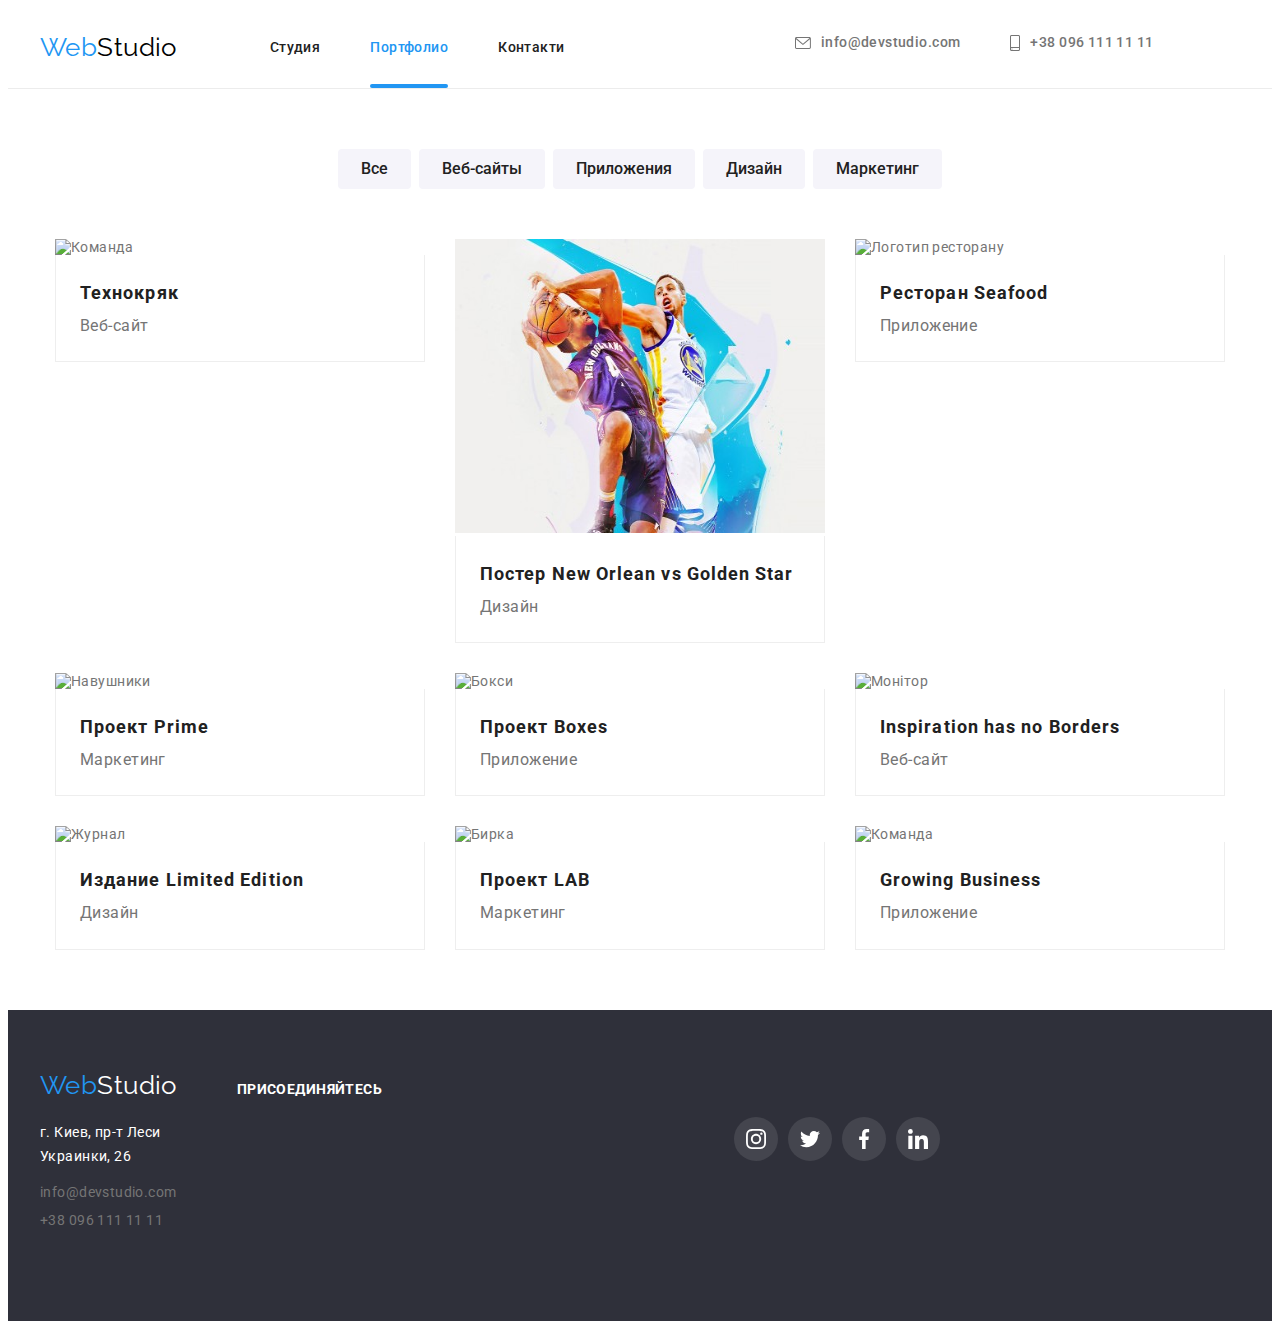
==== commit 409cc691: "внесло нове" ====
--- a/portfolio.html
+++ b/portfolio.html
@@ -96,9 +96,11 @@
         <li class="flex__line">
           <div class="flex__product-thumb">
           <img
-            src="./images/photo2.jpg"
+          srcset="./images/Portfolio/img-2@1x_sm.jpg 1x, ./images/Portfolio/img-2@2x_sm.jpg 2x"
+            src="./images/Portfolio/img-2@1x_sm.jpg"
             alt="Баскетболісти"
-            width="370"/>
+            width="370"
+            height="294"/>
             <div class="flex__product-actions">
               <p class="flex__product-text">Ресурс предлагает комплексные предложения с разным уровнем функционала и сервисов. Все это позволит посетителю получить исчерпывающие сведения о компании или частном лице. </p>
             </div>
--- a/css/main.min.css
+++ b/css/main.min.css
@@ -1 +1 @@
-:root{--primary-text-color: #757575;--title-text-color: #000000;--accent-color: #2196F3;--additional-color: #FFFFFF;--selective-color: #212121;--button-color: #FFFFFF;--button-bg-color: #2196F3;--footer-bg-color: #2F303A;--button-portfolio-bg-color: #F5F4FA;--primary-br-color: #ffffff;--secondary-bg-color: #E5E5E5}.visually-hidden{-webkit-appearance:none;-moz-appearance:none;appearance:none}.backdrop{position:fixed;top:0;left:0;width:100%;height:100%;z-index:100;background-color:rgba(0,0,0,.2);opacity:1;-webkit-transition:opacity 250ms cubic-bezier(0.4, 0, 0.2, 1);transition:opacity 250ms cubic-bezier(0.4, 0, 0.2, 1)}.backdrop.is-hidden{visibility:hidden;opacity:0;pointer-events:none}.backdrop.is-hidden.modal{-webkit-transform:translate(-50%, -50%) scale(0.9);transform:translate(-50%, -50%) scale(0.9)}body{font-family:Roboto,sans-serif;letter-spacing:.03em;font-size:14px;color:var(--primary-text-color)}ul{list-style:none;margin:0;padding:0}h1,h2,h3,h4,h5,h6,p{margin:0}span{font-size:26px;line-height:1.2;color:var(--accent-color)}.card-set{background-color:var(--additional-color);border-radius:0px 0px 4px 4px;padding-top:30px;padding-bottom:30px;-webkit-box-shadow:0px 1px 3px rgba(0,0,0,.12),0px 1px 1px rgba(0,0,0,.14),0px 2px 1px rgba(0,0,0,.2);box-shadow:0px 1px 3px rgba(0,0,0,.12),0px 1px 1px rgba(0,0,0,.14),0px 2px 1px rgba(0,0,0,.2)}.container{margin-left:auto;margin-right:auto;padding-left:15px;padding-right:15px}@media screen and (min-width: 480px){.container{width:480px}}@media screen and (min-width: 768px){.container{width:738px}}@media screen and (min-width: 1200px){.container{width:1200px}}.contacts-container{display:-webkit-box;display:-ms-flexbox;display:flex;-webkit-box-align:baseline;-ms-flex-align:baseline;align-items:baseline}@media screen and (min-width: 480px)and (max-width: 767px){.contacts-container{-ms-flex-wrap:wrap;flex-wrap:wrap}}@media screen and (min-width: 1200px){.contacts-container{-ms-flex-wrap:nowrap;flex-wrap:nowrap;width:1200px}}.container .flex{display:-webkit-box;display:-ms-flexbox;display:flex;-ms-flex-wrap:wrap;flex-wrap:wrap;gap:30px}.section{padding-top:94px;padding-bottom:94px}@media screen and (min-width: 480px){.section{padding-top:60px;padding-bottom:60px}}@media screen and (min-width: 768px){.section{padding-top:60px;padding-bottom:60px}}.hero__title{margin-top:0;margin-bottom:30px;font-weight:900;text-transform:uppercase;letter-spacing:.06em;color:var(--additional-color)}@media screen and (min-width: 480px){.hero__title{line-height:1.6;font-size:26px}}@media screen and (min-width: 768px){.hero__title{line-height:1.6;font-size:26px}}@media screen and (min-width: 1200px){.hero__title{font-size:44px;line-height:1.4}}.form__title{display:block;margin-bottom:12px;font-size:20px;line-height:1.15;text-align:center;color:#212121}.feature__title{font-weight:700;font-size:14px;line-height:1.14;text-transform:uppercase;margin-bottom:10px;color:var(--selective-color)}.work__title{font-weight:700;font-size:36px;line-height:1.2;text-align:center;color:var(--selective-color);margin-bottom:50px}.work__section-title{font-weight:700;font-size:14px;line-height:1.1428571429;text-align:center;letter-spacing:.03em;text-transform:uppercase;color:#fff}.team__title{font-weight:700;font-size:36px;line-height:1.2;text-align:center;color:var(--selective-color);margin-bottom:50px}@media screen and (min-width: 480px){.team__title{font-size:28px}}@media screen and (min-width: 768px){.team__title{font-size:36px}}.clients__title{font-weight:700;font-size:36px;line-height:1.2;text-align:center;color:var(--selective-color);margin-bottom:50px}.footer__title{font-size:14px;line-height:16px;letter-spacing:.03em;text-transform:uppercase;margin-bottom:20px;color:#fff}@media screen and (min-width: 480px){.footer__title{text-align:center}}@media screen and (min-width: 1200px){.footer__title{width:1200px}}.hero__button{border:none;border-radius:4px;padding:10px 32px;min-width:200px;text-align:center;font-family:inherit;cursor:pointer;font-weight:700;font-size:16px;line-height:1.88;letter-spacing:.06em;color:var(--button-color);background-color:var(--button-bg-color);-webkit-transition:color 250ms cubic-bezier(0.4, 0, 0.2, 1),background-color 250ms cubic-bezier(0.4, 0, 0.2, 1);transition:color 250ms cubic-bezier(0.4, 0, 0.2, 1),background-color 250ms cubic-bezier(0.4, 0, 0.2, 1)}.button__close{position:absolute;top:8px;right:8px;display:-webkit-box;display:-ms-flexbox;display:flex;border:none;-webkit-box-align:center;-ms-flex-align:center;align-items:center;-webkit-box-pack:center;-ms-flex-pack:center;justify-content:center;border-radius:50%;background-color:#fff;outline:1px solid rgba(0,0,0,.1);height:30px;width:30px;cursor:pointer}.button__portfolio{border:1px solid rgba(0,0,0,0);display:inline-block;border-radius:4px;padding:6px 22px;text-align:center;font-family:inherit;cursor:pointer;font-weight:500;font-size:16px;line-height:1.6;color:var(--selective-color);background-color:var(--button-portfolio-bg-color);-webkit-transition:color 250ms cubic-bezier(0.4, 0, 0.2, 1),background-color 250ms cubic-bezier(0.4, 0, 0.2, 1),-webkit-box-shadow 250ms cubic-bezier(0.4, 0, 0.2, 1);transition:color 250ms cubic-bezier(0.4, 0, 0.2, 1),background-color 250ms cubic-bezier(0.4, 0, 0.2, 1),-webkit-box-shadow 250ms cubic-bezier(0.4, 0, 0.2, 1);transition:color 250ms cubic-bezier(0.4, 0, 0.2, 1),background-color 250ms cubic-bezier(0.4, 0, 0.2, 1),box-shadow 250ms cubic-bezier(0.4, 0, 0.2, 1);transition:color 250ms cubic-bezier(0.4, 0, 0.2, 1),background-color 250ms cubic-bezier(0.4, 0, 0.2, 1),box-shadow 250ms cubic-bezier(0.4, 0, 0.2, 1),-webkit-box-shadow 250ms cubic-bezier(0.4, 0, 0.2, 1)}.button__portfolio:hover,.button__portfolio:focus{color:var(--additional-color);background-color:var(--accent-color);-webkit-box-shadow:0px 1px 3px rgba(0,0,0,.12),0px 1px 1px rgba(0,0,0,.14),0px 2px 1px rgba(0,0,0,.2);box-shadow:0px 1px 3px rgba(0,0,0,.12),0px 1px 1px rgba(0,0,0,.14),0px 2px 1px rgba(0,0,0,.2)}.basic__bth-link{display:-webkit-inline-box;display:-ms-inline-flexbox;display:inline-flex;-webkit-box-align:center;-ms-flex-align:center;align-items:center;-webkit-box-pack:center;-ms-flex-pack:center;justify-content:center;padding:10px 52px;margin-top:30px;background-color:#2196f3;-webkit-box-shadow:0px 4px 4px rgba(0,0,0,.15);box-shadow:0px 4px 4px rgba(0,0,0,.15);border-radius:4px;cursor:pointer;border:none;color:#fff;font-weight:700;font-size:16px;line-height:1.9}.basic__bth-link--:hover,.basic__bth-link--:focus{background-color:#188ce8}.basic__bth-link--link{-webkit-transition:color 250ms cubic-bezier(0.4, 0, 0.2, 1),baground-color 250ms cubic-bezier(0.4, 0, 0.2, 1),-webkit-box-shadow 250ms cubic-bezier(0.4, 0, 0.2, 1);transition:color 250ms cubic-bezier(0.4, 0, 0.2, 1),baground-color 250ms cubic-bezier(0.4, 0, 0.2, 1),-webkit-box-shadow 250ms cubic-bezier(0.4, 0, 0.2, 1);transition:color 250ms cubic-bezier(0.4, 0, 0.2, 1),baground-color 250ms cubic-bezier(0.4, 0, 0.2, 1),box-shadow 250ms cubic-bezier(0.4, 0, 0.2, 1);transition:color 250ms cubic-bezier(0.4, 0, 0.2, 1),baground-color 250ms cubic-bezier(0.4, 0, 0.2, 1),box-shadow 250ms cubic-bezier(0.4, 0, 0.2, 1),-webkit-box-shadow 250ms cubic-bezier(0.4, 0, 0.2, 1)}.footer__basic-bth{display:-webkit-inline-box;display:-ms-inline-flexbox;display:inline-flex;-webkit-box-align:center;-ms-flex-align:center;align-items:center;gap:8px;padding:10px 28px;min-height:50px;color:#fff;font-weight:700;text-transform:uppercase;background-color:#2196f3;border:1px solid #2196f3;border-radius:4px;cursor:pointer}.modal{position:absolute;top:50%;left:50%;-webkit-transform:translate(-50%, -50%);transform:translate(-50%, -50%);padding:40px;min-width:528px;min-height:581px;border-radius:4px;-webkit-box-shadow:0px 1px 3px rgba(0,0,0,.12),0px 1px 1px rgba(0,0,0,.14),0px 2px 1px rgba(0,0,0,.2);box-shadow:0px 1px 3px rgba(0,0,0,.12),0px 1px 1px rgba(0,0,0,.14),0px 2px 1px rgba(0,0,0,.2);background-color:#fff;opacity:1;scale:1;-webkit-transition:-webkit-transform 250ms cubic-bezier(0.4, 0, 0.2, 1);transition:-webkit-transform 250ms cubic-bezier(0.4, 0, 0.2, 1);transition:transform 250ms cubic-bezier(0.4, 0, 0.2, 1);transition:transform 250ms cubic-bezier(0.4, 0, 0.2, 1), -webkit-transform 250ms cubic-bezier(0.4, 0, 0.2, 1);visibility:visible}.modal__form{text-align:center}.register__group{margin-bottom:20px}.modal__form-group{position:relative;display:block}.modal__form-group:not(:last-child){margin-bottom:10px}.modal__form-input{width:100%;padding:12px;padding-left:39px;color:#000;border:1px solid rgba(33,33,33,.2);outline:rgba(0,0,0,0);-webkit-transition:border-color 250ms cubic-bezier(0.4, 0, 0.2, 1);transition:border-color 250ms cubic-bezier(0.4, 0, 0.2, 1);border-radius:4px}.modal__form-input:hover,.modal__form-input:focus{border-color:var(--accent-color)}.user__comment{resize:none;padding:12px 16px;height:120px}.user__comment{width:100%;padding:12px;padding-left:39px;color:#000;border:1px solid rgba(33,33,33,.2);outline:rgba(0,0,0,0);-webkit-transition:border-color 250ms cubic-bezier(0.4, 0, 0.2, 1);transition:border-color 250ms cubic-bezier(0.4, 0, 0.2, 1);border-radius:4px}.user__comment:hover,.user__comment:focus{border-color:var(--accent-color)}.modal__form-label{display:block;padding-left:2px;margin-bottom:4px;text-align:left;font-size:12px;line-height:1.1666666667;letter-spacing:.01em;font-family:Roboto;font-style:Regular;color:var(--primary-text-color)}.modal__icon{position:absolute;top:29px;left:10px;-webkit-transition:fill 250ms cubic-bezier(0.4, 0, 0.2, 1);transition:fill 250ms cubic-bezier(0.4, 0, 0.2, 1)}.modal__form-input:hover+.modal__icon,.modal__form-input:focus+.modal__icon{fill:var(--accent-color)}.agreement__group{display:-webkit-box;display:-ms-flexbox;display:flex;-webkit-box-align:center;-ms-flex-align:center;align-items:center;-webkit-box-pack:center;-ms-flex-pack:center;justify-content:center;gap:8px;margin-bottom:20px}.agreement__text{color:var(--primary-text-color);font-size:14px;line-height:1.71;letter-spacing:.03em}.agreement__link{color:var(--accent-color)}.checkbox{display:-webkit-box;display:-ms-flexbox;display:flex;-webkit-box-pack:center;-ms-flex-pack:center;justify-content:center}.checkbox:hover,.checkbox:focus{fill:var(--accent-color)}.agreement__form-group{display:-webkit-box;display:-ms-flexbox;display:flex;-webkit-box-align:center;-ms-flex-align:center;align-items:center;-webkit-box-pack:center;-ms-flex-pack:center;justify-content:center;gap:7px}.agreement__icon-check{border-radius:2px;opacity:0;position:absolute;-webkit-transition:opacity 250ms cubic-bezier(0.4, 0, 0.2, 1);transition:opacity 250ms cubic-bezier(0.4, 0, 0.2, 1);opacity:0}.agreement__check:checked+.agreement__icon .agreement__icon-check{opacity:1}.agreement__check:checked+.agreement__icon .agreement__icon-uncheck{opacity:0}.antena-item::before{display:block;content:"";height:120px;background-image:url(../images/antenna\ 1.svg);background-repeat:no-repeat;background-position:center;background-color:#f5f4fa;margin-bottom:30px}.clock-item::before{display:block;content:"";height:120px;background-image:url(../images/clock\ 1.svg);background-repeat:no-repeat;background-position:center;background-color:#f5f4fa;margin-bottom:30px}.diagram-item::before{display:block;content:"";height:120px;background-image:url(../images/diagram\ 1.svg);background-repeat:no-repeat;background-position:center;background-color:#f5f4fa;margin-bottom:30px}.astronaut-item::before{display:block;content:"";height:120px;background-image:url(../images/astronaut\ 1.svg);background-repeat:no-repeat;background-position:center;background-color:#f5f4fa;margin-bottom:30px}.menu-btn{margin-left:auto;display:-webkit-box;display:-ms-flexbox;display:flex;-webkit-box-pack:center;-ms-flex-pack:center;justify-content:center;-webkit-box-align:center;-ms-flex-align:center;align-items:center;padding:0;width:40px;height:40px;cursor:pointer;z-index:99;background-color:rgba(0,0,0,0);border:rgba(0,0,0,0);outline:rgba(0,0,0,0)}.menu-btn:hover,.menu-btn:focus{fill:#2196f3}.menu-btn__icon-open{opacity:1;width:24px;height:16px}.menu-btn__icon-close{opacity:0}.menu-btn.is-open .menu-btn__icon-close{opacity:1;display:none}.menu-overlay.is-open{opacity:1;pointer-events:initial;visibility:visible}@media screen and (min-width: 480px){.menu-overlay.is-open{width:480px;display:-webkit-box;display:-ms-flexbox;display:flex}}@media screen and (min-width: 768px){.menu-overlay.is-open{width:738px;display:none}}@media screen and (min-width: 1200px){.menu-overlay.is-open{width:1200px;display:none}}.menu-overlay{position:fixed;top:0;left:0;background-color:rgba(0,0,0,.2);width:100%;height:100%;z-index:100%;opacity:0;pointer-events:none;visibility:hidden}.menu-container{display:-webkit-box;display:-ms-flexbox;display:flex;-webkit-box-orient:vertical;-webkit-box-direction:normal;-ms-flex-direction:column;flex-direction:column;width:100%;height:100%;background-color:#fff;padding-top:48px;padding-right:40px;padding-left:40px;padding-bottom:48px;-webkit-transform:translateX(100%);transform:translateX(100%);-webkit-transition:-webkit-transform 250ms cubic-bezier(0.4, 0, 0.2, 1);transition:-webkit-transform 250ms cubic-bezier(0.4, 0, 0.2, 1);transition:transform 250ms cubic-bezier(0.4, 0, 0.2, 1);transition:transform 250ms cubic-bezier(0.4, 0, 0.2, 1), -webkit-transform 250ms cubic-bezier(0.4, 0, 0.2, 1)}.menu-overlay.is-open .menu-container{-webkit-transform:translateX(0);transform:translateX(0)}.menu-bth{position:absolute;width:40px;height:40px;padding:0;display:-webkit-inline-box;display:-ms-inline-flexbox;display:inline-flex;-webkit-box-align:center;-ms-flex-align:center;align-items:center;-webkit-box-pack:center;-ms-flex-pack:center;justify-content:center;background-color:rgba(0,0,0,0);border:none;cursor:pointer;top:21px;right:21px}.mobile-nav__list{padding-left:0;margin-top:0;margin-bottom:0;list-style:none}.mobile-nav__item{margin-bottom:32px;font-style:normal;font-weight:500;font-size:40px;line-height:1.17;letter-spacing:.02em;text-decoration:none}.mobile-nav__link{color:#212121;text-decoration:none}.mobile-nav__link.current{color:#2196f3;position:relative}.menu-contacts{display:-webkit-box;display:-ms-flexbox;display:flex;-webkit-box-orient:vertical;-webkit-box-direction:normal;-ms-flex-direction:column;flex-direction:column;gap:32px}.menu-phone{margin-bottom:30px}.menu-phone-link{font-style:normal;font-weight:500;font-size:34px;line-height:1.2;letter-spacing:.02em;text-decoration:none;color:#2196f3}.menu-mail{margin-bottom:64px}.menu-mail-link{font-style:normal;font-weight:500;font-size:24px;line-height:1.1;letter-spacing:.02em;text-decoration:none;color:#757575}.mobile-social-list{display:-webkit-box;display:-ms-flexbox;display:flex;-ms-flex-wrap:wrap;flex-wrap:wrap;font-size:18px;font-weight:500;line-height:1.2;letter-spacing:.02em;text-align:left;gap:10px}.mobile-social-item{margin-right:10px;margin-top:10px}.mobile-socials-link{display:block;padding-right:10px;border-right:1px solid rgba(33,33,33,.2);text-decoration:none;color:#2196f3}.mobile-menu__grop{margin-top:auto}.header{border-bottom:1px solid #ececec}@media screen and (max-width: 767px){.header{padding:10px 0}}.header__container{display:-webkit-box;display:-ms-flexbox;display:flex;-webkit-box-align:center;-ms-flex-align:center;align-items:center}.header__logo{font-family:Raleway,cursive;font-size:26px;line-height:1.2px;color:var(--title-text-color);text-decoration:none}@media screen and (min-width: 768px){.menu-btn{display:none}}.nav{-webkit-box-align:center;-ms-flex-align:center;align-items:center}@media screen and (min-width: 480px){.nav{display:none}}@media screen and (min-width: 768px){.nav{display:-webkit-box;display:-ms-flexbox;display:flex}}@media screen and (min-width: 1200px){.nav{width:1200px;display:-webkit-box;display:-ms-flexbox;display:flex}}.nav-site{display:-webkit-box;display:-ms-flexbox;display:flex;margin-left:93px}.nav__item{margin-right:50px}.nav__item:last-child{margin-right:0}.nav__link{display:block;padding-top:32px;padding-bottom:32px;font-weight:500;font-size:14px;line-height:1.14;color:var(--selective-color);text-decoration:none;-webkit-transition:color 250ms cubic-bezier(0.4, 0, 0.2, 1);transition:color 250ms cubic-bezier(0.4, 0, 0.2, 1)}.nav__link:hover,.nav__link:focus{color:var(--accent-color)}.nav__link--current{position:relative;color:var(--accent-color)}.nav__link--current::after{content:"";display:block;width:100%;height:4px;background-color:var(--accent-color);border-radius:2px;position:absolute;left:0;bottom:0}.nav-auth{-webkit-box-align:center;-ms-flex-align:center;align-items:center;-webkit-box-pack:center;-ms-flex-pack:center;justify-content:center;margin-left:auto;gap:50px}@media screen and (max-width: 767px){.nav-auth{display:none}}@media screen and (min-width: 1200px){.nav-auth{width:1200px;display:-webkit-box;display:-ms-flexbox;display:flex}}.nav__contacts:last-child{margin-right:0}.nav__contacts-link{display:-webkit-box;display:-ms-flexbox;display:flex;-webkit-box-align:center;-ms-flex-align:center;align-items:center;font-weight:500;font-size:14px;line-height:1.14;color:var(--primary-text-color);text-decoration:none;-webkit-transition:color 250ms cubic-bezier(0.4, 0, 0.2, 1);transition:color 250ms cubic-bezier(0.4, 0, 0.2, 1);margin-bottom:10px;margin-right:84px}.nav__contacts-link:hover,.nav__contacts-link:focus{color:var(--accent-color)}.nav__contact-icon{margin-right:10px;fill:#757575}.nav__contacts:hover .nav__contact-icon,.nav__contacts:focus .nav__contact-icon{fill:var(--accent-color)}.hero{text-align:center;background-color:#2f303a;max-width:1600px;margin-left:auto;margin-right:auto;outline:1px solid #000;background-image:-webkit-gradient(linear, left top, right top, from(rgba(47, 48, 58, 0.4)), to(rgba(47, 48, 58, 0.4))),url("../images/juniors.jpg");background-image:linear-gradient(to right, rgba(47, 48, 58, 0.4), rgba(47, 48, 58, 0.4)),url("../images/juniors.jpg");background-size:cover;background-repeat:no-repeat;background-position:center}@media screen and (min-width: 480px){.hero{padding-top:118px;padding-bottom:118px}}@media screen and (min-width: 768px){.hero{padding-top:118px;padding-bottom:118px}}@media screen and (min-width: 1200px){.hero{padding-top:200px;padding-bottom:200px}}.feature{padding-bottom:60px;padding-top:60px}@media screen and (min-width: 768px){.feature{padding-top:60px;padding-bottom:60px}}@media screen and (min-width: 1200px){.feature{padding-top:94px;padding-bottom:30px}}.feature__list{display:-webkit-box;display:-ms-flexbox;display:flex;gap:30px}.feature__list .list__item{width:270px}@media screen and (min-width: 480px){.feature__list{-webkit-box-orient:vertical;-webkit-box-direction:normal;-ms-flex-direction:column;flex-direction:column}}@media screen and (min-width: 1200px){.feature__list{width:1200px;-webkit-box-orient:horizontal;-webkit-box-direction:normal;-ms-flex-direction:row;flex-direction:row}}.feature__text{line-height:1.71;line-height:24px;font-weight:400}.feature__icon{width:70px;height:70px;margin:auto}.feature__item{display:block;height:120px;background-repeat:no-repeat;background-position:center;background-color:#f5f4fa;margin-bottom:30px}@media screen and (width: 480px){.feature__item{width:450px;display:-webkit-box;display:-ms-flexbox;display:flex}}@media screen and (width: 768px){.feature__item{-ms-flex-preferred-size:calc((100% - 30px)/2);flex-basis:calc((100% - 30px)/2);width:354px}}@media screen and (width: 1200px){.feature__item{width:270px}}.work{padding-bottom:0}@media screen and (min-width: 480px){.work{display:none}}@media screen and (min-width: 768px){.work{display:none}}@media screen and (min-width: 1200px){.work{display:-webkit-box;display:-ms-flexbox;display:flex}}.work__list{display:-webkit-box;display:-ms-flexbox;display:flex}.work__item{position:relative}.work__item:not(:last-child){margin-right:30px}.work__section-img{position:absolute;bottom:0;left:0;padding:27px 10px;width:100%;background-color:rgba(47,48,58,.8)}.team{background-color:#f5f4fa}.team__list{display:-webkit-box;display:-ms-flexbox;display:flex;gap:30px}@media screen and (min-width: 480px){.team__list{-ms-flex-wrap:wrap;flex-wrap:wrap}}@media screen and (min-width: 768px){.team__list{-ms-flex-wrap:wrap;flex-wrap:wrap}}@media screen and (min-width: 1200px){.team__list{width:270px;-ms-flex-wrap:nowrap;flex-wrap:nowrap}}.team__junior{text-align:center}.team__junior:last-child{margin-right:0}@media screen and (min-width: 480px){.team__junior{width:450px}}@media screen and (min-width: 768px){.team__junior{width:354px}}@media screen and (min-width: 1200px){.team__junior{width:270px}}.team__icon{display:block}@media screen and (min-width: 480px){.team__icon{width:450px}}@media screen and (min-width: 768px){.team__icon{width:354px}}@media screen and (min-width: 1200px){.team__icon{width:270px}}.team__person{text-align:center;font-weight:500;font-size:16px;line-height:1.2;color:var(--selective-color);margin-bottom:10px}.team__profession{text-align:center;font-size:16px;line-height:1.2;color:var(--primary-text-color);margin-bottom:16px}.socials__list{display:-webkit-box;display:-ms-flexbox;display:flex;-ms-flex-wrap:wrap;flex-wrap:wrap;-webkit-box-align:center;-ms-flex-align:center;align-items:center;-webkit-box-pack:center;-ms-flex-pack:center;justify-content:center;gap:10px}.socials__link{display:-webkit-box;display:-ms-flexbox;display:flex;-webkit-box-align:center;-ms-flex-align:center;align-items:center;-webkit-box-pack:center;-ms-flex-pack:center;justify-content:center;width:44px;height:44px;background-color:#fff;border-radius:50%;-webkit-transition:background-color 250ms cubic-bezier(0.4, 0, 0.2, 1);transition:background-color 250ms cubic-bezier(0.4, 0, 0.2, 1)}.socials__link:hover{background-color:#2196f3}.socials__icon{fill:#afb1b8;-webkit-transition:fill 250ms cubic-bezier(0.4, 0, 0.2, 1);transition:fill 250ms cubic-bezier(0.4, 0, 0.2, 1)}.socials__link:hover .socials__icon{fill:#fff}.clients{background-color:#fff}.clients__list{-webkit-box-align:center;-ms-flex-align:center;align-items:center;gap:30px}@media screen and (min-width: 480px){.clients__list{-ms-flex-wrap:wrap;flex-wrap:wrap;display:-webkit-box;display:-ms-flexbox;display:flex;text-align:center;-webkit-box-pack:center;-ms-flex-pack:center;justify-content:center}}@media screen and (min-width: 768px){.clients__list{width:738px;-ms-flex-wrap:wrap;flex-wrap:wrap}}@media screen and (min-width: 1200px){.clients__list{width:1200px;display:-webkit-box;display:-ms-flexbox;display:flex}}.clients__link{display:-webkit-box;display:-ms-flexbox;display:flex;-webkit-box-align:center;-ms-flex-align:center;align-items:center;-webkit-box-pack:center;-ms-flex-pack:center;justify-content:center;border:1px solid #afb1b8;border-radius:4px;width:100%;height:100%}.clients__link:hover,.clients__link:focus{border:1px solid var(--button-bg-color)}.clients__item{width:170px;height:92px}.clients__icon{fill:#afb1b8;width:106px;height:60px;-webkit-transition:fill 250ms cubic-bezier(0.4, 0, 0.2, 1);transition:fill 250ms cubic-bezier(0.4, 0, 0.2, 1)}.clients__link:hover .clients__icon,.clients__link:focus .clients__icon{fill:var(--accent-color)}.footer{padding:60px 0;background-color:var(--footer-bg-color)}@media screen and (min-width: 480px){.footer{text-align:center;-webkit-box-pack:center;-ms-flex-pack:center;justify-content:center}}@media screen and (min-width: 768px){.footer{text-align:center;-webkit-box-pack:center;-ms-flex-pack:center;justify-content:center}}@media screen and (min-width: 1200px){.footer{text-align:left;-webkit-box-pack:left;-ms-flex-pack:left;justify-content:left}}.logo__two{font-family:Raleway,cursive;font-size:26px;line-height:1.2;color:var(--additional-color);text-decoration:none}@media screen and (min-width: 480px){.logo__two{text-align:center;-webkit-box-pack:center;-ms-flex-pack:center;justify-content:center}}@media screen and (min-width: 768px){.logo__two{text-align:center;-webkit-box-pack:center;-ms-flex-pack:center;justify-content:center}}@media screen and (min-width: 1200px){.logo__two{text-align:left;-webkit-box-pack:left;-ms-flex-pack:left;justify-content:left}}.footer__address-list{margin-top:20px;margin-bottom:9px;font-style:normal;line-height:1.71;color:var(--additional-color)}.footer__separator-item{font-weight:400;font-size:14px;line-height:2;color:var(--primary-text-color);text-decoration:none;-webkit-transition:color 250ms cubic-bezier(0.4, 0, 0.2, 1);transition:color 250ms cubic-bezier(0.4, 0, 0.2, 1)}.footer__separator-item:hover,.footer__separator-item:focus{color:var(--accent-color)}.footer__separator:not(:last-child){margin-bottom:9px}.footer__right--block{margin-left:70px}.footer__social-list{display:-webkit-box;display:-ms-flexbox;display:flex;-webkit-box-align:center;-ms-flex-align:center;align-items:center;-webkit-box-pack:center;-ms-flex-pack:center;justify-content:center;gap:10px;fill:#fff}@media screen and (min-width: 480px){.footer__social-list{margin-bottom:30px}}.footer__social-link{display:-webkit-box;display:-ms-flexbox;display:flex;text-align:center;-webkit-box-align:center;-ms-flex-align:center;align-items:center;-webkit-box-pack:center;-ms-flex-pack:center;justify-content:center;width:44px;height:44px;color:var(--additional-color);background-color:rgba(255,255,255,.1);border-radius:50%;-webkit-transition:background-color 250ms cubic-bezier(0.4, 0, 0.2, 1),fill 250ms cubic-bezier(0.4, 0, 0.2, 1);transition:background-color 250ms cubic-bezier(0.4, 0, 0.2, 1),fill 250ms cubic-bezier(0.4, 0, 0.2, 1)}.footer__social-link:hover,.footer__social-link:focus{background-color:var(--accent-color)}.footer__social-link:hover:hover .socials__icon,.footer__social-link:focus:hover .socials__icon{fill:#fff}.footer__subscription{margin-left:auto}.footer__slogan{font-size:14px;line-height:16px;letter-spacing:.03em;text-transform:uppercase;margin-bottom:20px;color:#fff}@media screen and (min-width: 480px)and (max-width: 767px){.footer__slogan{text-align:center;-webkit-box-pack:center;-ms-flex-pack:center;justify-content:center;display:-webkit-box;display:-ms-flexbox;display:flex;-ms-flex-wrap:wrap;flex-wrap:wrap}}.footer__user-name{width:358px;height:50px;padding-top:15px;padding-bottom:15px;padding-left:16px;margin-right:auto;border-radius:4px;border:1px solid rgba(255,255,255,.3);-webkit-filter:drop-shadow(0px 4px 4px rgba(0, 0, 0, 0.15));filter:drop-shadow(0px 4px 4px rgba(0, 0, 0, 0.15));background-color:rgba(0,0,0,0)}.footer__user-name[placeholder]{outline:rgba(0,0,0,0);font-size:16px;line-height:1.25;letter-spacing:.03em;color:rgba(255,255,255,.6)}@media screen and (min-width: 480px){.footer__user-name{width:450px}}@media screen and (min-width: 768px){.footer__user-name{width:450px}}@media screen and (min-width: 1200px){.footer__user-name{width:358px}}.footer__form{display:-webkit-box;display:-ms-flexbox;display:flex;gap:12px}@media screen and (min-width: 480px){.footer__form{width:480px;-webkit-box-orient:vertical;-webkit-box-direction:normal;-ms-flex-direction:column;flex-direction:column;-webkit-box-align:center;-ms-flex-align:center;align-items:center;-webkit-box-pack:center;-ms-flex-pack:center;justify-content:center}}@media screen and (min-width: 768px){.footer__form{width:738px;-webkit-box-orient:vertical;-webkit-box-direction:normal;-ms-flex-direction:column;flex-direction:column;-webkit-box-align:center;-ms-flex-align:center;align-items:center;-webkit-box-pack:center;-ms-flex-pack:center;justify-content:center}}.tack{display:-webkit-box;display:-ms-flexbox;display:flex;-ms-flex-wrap:wrap;flex-wrap:wrap;-webkit-box-align:baseline;-ms-flex-align:baseline;align-items:baseline;gap:8px;margin-bottom:50px}@media screen and (min-width: 768px){.tack{-webkit-box-pack:center;-ms-flex-pack:center;justify-content:center}}@media screen and (min-width: 1200px){.tack{-webkit-box-pack:center;-ms-flex-pack:center;justify-content:center}}.flex__line:hover{-webkit-box-shadow:0px 1px 1px rgba(0,0,0,.12),0px 4px 4px rgba(0,0,0,.06),1px 4px 6px rgba(0,0,0,.16);box-shadow:0px 1px 1px rgba(0,0,0,.12),0px 4px 4px rgba(0,0,0,.06),1px 4px 6px rgba(0,0,0,.16)}@media screen and (min-width: 768px){.flex__line{width:354px}}@media screen and (min-width: 1200px){.flex__line{width:370px}}.flex__product-thumb{position:relative;overflow:hidden}.flex__product-actions{top:0;left:0;width:100%;height:100%;position:absolute;-webkit-transform:translateY(100%);transform:translateY(100%);-webkit-transition:-webkit-transform 250ms cubic-bezier(0.4, 0, 0.2, 1);transition:-webkit-transform 250ms cubic-bezier(0.4, 0, 0.2, 1);transition:transform 250ms cubic-bezier(0.4, 0, 0.2, 1);transition:transform 250ms cubic-bezier(0.4, 0, 0.2, 1), -webkit-transform 250ms cubic-bezier(0.4, 0, 0.2, 1);background-color:rgba(33,150,243,.9)}.flex__line:hover .flex__product-actions{-webkit-transform:translateY(0);transform:translateY(0)}.flex__product-text{font-weight:400;font-size:18px;line-height:1.56;padding:63px 24px;letter-spacing:.03em;color:#fff}.flex__line:hover .flex__product-text,.flex__line:focus .flex__product-text{-webkit-transform:translateY(0);transform:translateY(0)}.flex__line-wrap{padding:20px 24px;border:1px solid #eee;border-top:none}.flex__point{font-weight:700;font-size:18px;line-height:2;letter-spacing:.06em;color:var(--selective-color)}.flex__article{font-size:16px;line-height:1.9;color:var(--primary-text-color)}/*# sourceMappingURL=main.min.css.map */+:root{--primary-text-color: #757575;--title-text-color: #000000;--accent-color: #2196F3;--additional-color: #FFFFFF;--selective-color: #212121;--button-color: #FFFFFF;--button-bg-color: #2196F3;--footer-bg-color: #2F303A;--button-portfolio-bg-color: #F5F4FA;--primary-br-color: #ffffff;--secondary-bg-color: #E5E5E5}.visually-hidden{-webkit-appearance:none;-moz-appearance:none;appearance:none}.backdrop{position:fixed;top:0;left:0;width:100%;height:100%;z-index:100;background-color:rgba(0,0,0,.2);opacity:1;-webkit-transition:opacity 250ms cubic-bezier(0.4, 0, 0.2, 1);transition:opacity 250ms cubic-bezier(0.4, 0, 0.2, 1)}.backdrop.is-hidden{visibility:hidden;opacity:0;pointer-events:none}.backdrop.is-hidden.modal{-webkit-transform:translate(-50%, -50%) scale(0.9);transform:translate(-50%, -50%) scale(0.9)}body{font-family:Roboto,sans-serif;letter-spacing:.03em;font-size:14px;color:var(--primary-text-color)}ul{list-style:none;margin:0;padding:0}h1,h2,h3,h4,h5,h6,p{margin:0}span{font-size:26px;line-height:1.2;color:var(--accent-color)}.card-set{background-color:var(--additional-color);border-radius:0px 0px 4px 4px;padding-top:30px;padding-bottom:30px;-webkit-box-shadow:0px 1px 3px rgba(0,0,0,.12),0px 1px 1px rgba(0,0,0,.14),0px 2px 1px rgba(0,0,0,.2);box-shadow:0px 1px 3px rgba(0,0,0,.12),0px 1px 1px rgba(0,0,0,.14),0px 2px 1px rgba(0,0,0,.2)}.container{margin-left:auto;margin-right:auto;padding-left:15px;padding-right:15px}@media screen and (min-width: 480px)and (max-width: 767px){.container{width:480px}}@media screen and (min-width: 768px){.container{width:768px}}@media screen and (min-width: 1200px){.container{width:1200px}}.contacts-container{display:-webkit-box;display:-ms-flexbox;display:flex;-webkit-box-align:baseline;-ms-flex-align:baseline;align-items:baseline}@media screen and (min-width: 480px)and (max-width: 767px){.contacts-container{-ms-flex-wrap:wrap;flex-wrap:wrap}}@media screen and (min-width: 768px){.contacts-container{-ms-flex-wrap:wrap;flex-wrap:wrap}}@media screen and (min-width: 1200px){.contacts-container{-ms-flex-wrap:nowrap;flex-wrap:nowrap;width:1200px}}.container .flex{display:-webkit-box;display:-ms-flexbox;display:flex;-ms-flex-wrap:wrap;flex-wrap:wrap;gap:30px}.section{padding-top:94px;padding-bottom:94px}@media screen and (min-width: 480px){.section{padding-top:60px;padding-bottom:60px}}@media screen and (min-width: 768px){.section{padding-top:60px;padding-bottom:60px}}.hero__title{margin-top:0;margin-bottom:30px;font-weight:900;text-transform:uppercase;letter-spacing:.06em;color:var(--additional-color)}@media screen and (min-width: 480px){.hero__title{line-height:1.6;font-size:26px}}@media screen and (min-width: 768px){.hero__title{line-height:1.6;font-size:26px}}@media screen and (min-width: 1200px){.hero__title{font-size:44px;line-height:1.4}}.form__title{display:block;margin-bottom:12px;font-size:20px;line-height:1.15;text-align:center;color:#212121}.feature__title{font-weight:700;font-size:14px;line-height:1.14;text-transform:uppercase;margin-bottom:10px;color:var(--selective-color)}@media screen and (max-width: 480px){.feature__title{text-align:center;-webkit-box-pack:center;-ms-flex-pack:center;justify-content:center}}.work__title{font-weight:700;font-size:36px;line-height:1.2;text-align:center;color:var(--selective-color);margin-bottom:50px}.work__section-title{font-weight:700;font-size:14px;line-height:1.1428571429;text-align:center;letter-spacing:.03em;text-transform:uppercase;color:#fff}.team__title{font-weight:700;font-size:36px;line-height:1.2;text-align:center;color:var(--selective-color);margin-bottom:50px}@media screen and (min-width: 480px){.team__title{font-size:28px}}@media screen and (min-width: 768px){.team__title{font-size:36px}}.clients__title{font-weight:700;font-size:36px;line-height:1.2;text-align:center;color:var(--selective-color);margin-bottom:50px}.footer__title{font-size:14px;line-height:16px;letter-spacing:.03em;text-transform:uppercase;margin-bottom:20px;color:#fff}@media screen and (min-width: 480px){.footer__title{margin-left:60px}}@media screen and (min-width: 1200px){.footer__title{width:1200px}}.hero__button{border:none;border-radius:4px;padding:10px 32px;min-width:200px;text-align:center;font-family:inherit;cursor:pointer;font-weight:700;font-size:16px;line-height:1.88;letter-spacing:.06em;color:var(--button-color);background-color:var(--button-bg-color);-webkit-transition:color 250ms cubic-bezier(0.4, 0, 0.2, 1),background-color 250ms cubic-bezier(0.4, 0, 0.2, 1);transition:color 250ms cubic-bezier(0.4, 0, 0.2, 1),background-color 250ms cubic-bezier(0.4, 0, 0.2, 1)}.button__close{position:absolute;top:8px;right:8px;display:-webkit-box;display:-ms-flexbox;display:flex;border:none;-webkit-box-align:center;-ms-flex-align:center;align-items:center;-webkit-box-pack:center;-ms-flex-pack:center;justify-content:center;border-radius:50%;background-color:#fff;outline:1px solid rgba(0,0,0,.1);height:30px;width:30px;cursor:pointer}.button__portfolio{border:1px solid rgba(0,0,0,0);display:inline-block;border-radius:4px;padding:6px 22px;text-align:center;font-family:inherit;cursor:pointer;font-weight:500;font-size:16px;line-height:1.6;color:var(--selective-color);background-color:var(--button-portfolio-bg-color);-webkit-transition:color 250ms cubic-bezier(0.4, 0, 0.2, 1),background-color 250ms cubic-bezier(0.4, 0, 0.2, 1),-webkit-box-shadow 250ms cubic-bezier(0.4, 0, 0.2, 1);transition:color 250ms cubic-bezier(0.4, 0, 0.2, 1),background-color 250ms cubic-bezier(0.4, 0, 0.2, 1),-webkit-box-shadow 250ms cubic-bezier(0.4, 0, 0.2, 1);transition:color 250ms cubic-bezier(0.4, 0, 0.2, 1),background-color 250ms cubic-bezier(0.4, 0, 0.2, 1),box-shadow 250ms cubic-bezier(0.4, 0, 0.2, 1);transition:color 250ms cubic-bezier(0.4, 0, 0.2, 1),background-color 250ms cubic-bezier(0.4, 0, 0.2, 1),box-shadow 250ms cubic-bezier(0.4, 0, 0.2, 1),-webkit-box-shadow 250ms cubic-bezier(0.4, 0, 0.2, 1)}.button__portfolio:hover,.button__portfolio:focus{color:var(--additional-color);background-color:var(--accent-color);-webkit-box-shadow:0px 1px 3px rgba(0,0,0,.12),0px 1px 1px rgba(0,0,0,.14),0px 2px 1px rgba(0,0,0,.2);box-shadow:0px 1px 3px rgba(0,0,0,.12),0px 1px 1px rgba(0,0,0,.14),0px 2px 1px rgba(0,0,0,.2)}.basic__bth-link{display:-webkit-inline-box;display:-ms-inline-flexbox;display:inline-flex;-webkit-box-align:center;-ms-flex-align:center;align-items:center;-webkit-box-pack:center;-ms-flex-pack:center;justify-content:center;padding:10px 52px;margin-top:30px;background-color:#2196f3;-webkit-box-shadow:0px 4px 4px rgba(0,0,0,.15);box-shadow:0px 4px 4px rgba(0,0,0,.15);border-radius:4px;cursor:pointer;border:none;color:#fff;font-weight:700;font-size:16px;line-height:1.9}.basic__bth-link--:hover,.basic__bth-link--:focus{background-color:#188ce8}.basic__bth-link--link{-webkit-transition:color 250ms cubic-bezier(0.4, 0, 0.2, 1),baground-color 250ms cubic-bezier(0.4, 0, 0.2, 1),-webkit-box-shadow 250ms cubic-bezier(0.4, 0, 0.2, 1);transition:color 250ms cubic-bezier(0.4, 0, 0.2, 1),baground-color 250ms cubic-bezier(0.4, 0, 0.2, 1),-webkit-box-shadow 250ms cubic-bezier(0.4, 0, 0.2, 1);transition:color 250ms cubic-bezier(0.4, 0, 0.2, 1),baground-color 250ms cubic-bezier(0.4, 0, 0.2, 1),box-shadow 250ms cubic-bezier(0.4, 0, 0.2, 1);transition:color 250ms cubic-bezier(0.4, 0, 0.2, 1),baground-color 250ms cubic-bezier(0.4, 0, 0.2, 1),box-shadow 250ms cubic-bezier(0.4, 0, 0.2, 1),-webkit-box-shadow 250ms cubic-bezier(0.4, 0, 0.2, 1)}.footer__basic-bth{display:-webkit-inline-box;display:-ms-inline-flexbox;display:inline-flex;-webkit-box-align:center;-ms-flex-align:center;align-items:center;gap:8px;padding:10px 28px;min-height:50px;color:#fff;font-weight:700;text-transform:uppercase;background-color:#2196f3;border:1px solid #2196f3;border-radius:4px;cursor:pointer}.modal{position:absolute;top:50%;left:50%;-webkit-transform:translate(-50%, -50%);transform:translate(-50%, -50%);padding:40px;min-width:528px;min-height:581px;border-radius:4px;-webkit-box-shadow:0px 1px 3px rgba(0,0,0,.12),0px 1px 1px rgba(0,0,0,.14),0px 2px 1px rgba(0,0,0,.2);box-shadow:0px 1px 3px rgba(0,0,0,.12),0px 1px 1px rgba(0,0,0,.14),0px 2px 1px rgba(0,0,0,.2);background-color:#fff;opacity:1;scale:1;-webkit-transition:-webkit-transform 250ms cubic-bezier(0.4, 0, 0.2, 1);transition:-webkit-transform 250ms cubic-bezier(0.4, 0, 0.2, 1);transition:transform 250ms cubic-bezier(0.4, 0, 0.2, 1);transition:transform 250ms cubic-bezier(0.4, 0, 0.2, 1), -webkit-transform 250ms cubic-bezier(0.4, 0, 0.2, 1);visibility:visible}.modal__form{text-align:center}.register__group{margin-bottom:20px}.modal__form-group{position:relative;display:block}.modal__form-group:not(:last-child){margin-bottom:10px}.modal__form-input{width:100%;padding:12px;padding-left:39px;color:#000;border:1px solid rgba(33,33,33,.2);outline:rgba(0,0,0,0);-webkit-transition:border-color 250ms cubic-bezier(0.4, 0, 0.2, 1);transition:border-color 250ms cubic-bezier(0.4, 0, 0.2, 1);border-radius:4px}.modal__form-input:hover,.modal__form-input:focus{border-color:var(--accent-color)}.user__comment{resize:none;padding:12px 16px;height:120px}.user__comment{width:100%;padding:12px;padding-left:39px;color:#000;border:1px solid rgba(33,33,33,.2);outline:rgba(0,0,0,0);-webkit-transition:border-color 250ms cubic-bezier(0.4, 0, 0.2, 1);transition:border-color 250ms cubic-bezier(0.4, 0, 0.2, 1);border-radius:4px}.user__comment:hover,.user__comment:focus{border-color:var(--accent-color)}.modal__form-label{display:block;padding-left:2px;margin-bottom:4px;text-align:left;font-size:12px;line-height:1.1666666667;letter-spacing:.01em;font-family:Roboto;font-style:Regular;color:var(--primary-text-color)}.modal__icon{position:absolute;top:29px;left:10px;-webkit-transition:fill 250ms cubic-bezier(0.4, 0, 0.2, 1);transition:fill 250ms cubic-bezier(0.4, 0, 0.2, 1)}.modal__form-input:hover+.modal__icon,.modal__form-input:focus+.modal__icon{fill:var(--accent-color)}.agreement__group{display:-webkit-box;display:-ms-flexbox;display:flex;-webkit-box-align:center;-ms-flex-align:center;align-items:center;-webkit-box-pack:center;-ms-flex-pack:center;justify-content:center;gap:8px;margin-bottom:20px}.agreement__text{color:var(--primary-text-color);font-size:14px;line-height:1.71;letter-spacing:.03em}.agreement__link{color:var(--accent-color)}.checkbox{display:-webkit-box;display:-ms-flexbox;display:flex;-webkit-box-pack:center;-ms-flex-pack:center;justify-content:center}.checkbox:hover,.checkbox:focus{fill:var(--accent-color)}.agreement__form-group{display:-webkit-box;display:-ms-flexbox;display:flex;-webkit-box-align:center;-ms-flex-align:center;align-items:center;-webkit-box-pack:center;-ms-flex-pack:center;justify-content:center;gap:7px}.agreement__icon-check{border-radius:2px;opacity:0;position:absolute;-webkit-transition:opacity 250ms cubic-bezier(0.4, 0, 0.2, 1);transition:opacity 250ms cubic-bezier(0.4, 0, 0.2, 1);opacity:0}.agreement__check:checked+.agreement__icon .agreement__icon-check{opacity:1}.agreement__check:checked+.agreement__icon .agreement__icon-uncheck{opacity:0}.menu-btn{margin-left:auto;display:-webkit-box;display:-ms-flexbox;display:flex;-webkit-box-pack:center;-ms-flex-pack:center;justify-content:center;-webkit-box-align:center;-ms-flex-align:center;align-items:center;padding:0;width:40px;height:40px;cursor:pointer;z-index:99;background-color:rgba(0,0,0,0);border:rgba(0,0,0,0);outline:rgba(0,0,0,0)}.menu-btn:hover,.menu-btn:focus{fill:#2196f3}.menu-btn__icon-open{opacity:1;width:24px;height:16px}.menu-btn__icon-close{opacity:0}.menu-btn.is-open .menu-btn__icon-close{opacity:1;display:none}.menu-overlay.is-open{opacity:1;pointer-events:initial;visibility:visible}@media screen and (min-width: 480px){.menu-overlay.is-open{width:480px;display:-webkit-box;display:-ms-flexbox;display:flex}}@media screen and (min-width: 768px){.menu-overlay.is-open{width:738px;display:none}}@media screen and (min-width: 1200px){.menu-overlay.is-open{width:1200px;display:none}}.menu-overlay{position:fixed;top:0;left:0;background-color:rgba(0,0,0,.2);width:100%;height:100%;z-index:100%;opacity:0;pointer-events:none;visibility:hidden}.menu-container{display:-webkit-box;display:-ms-flexbox;display:flex;-webkit-box-orient:vertical;-webkit-box-direction:normal;-ms-flex-direction:column;flex-direction:column;width:100%;height:100%;background-color:#fff;padding-top:48px;padding-right:40px;padding-left:40px;padding-bottom:48px;-webkit-transform:translateX(100%);transform:translateX(100%);-webkit-transition:-webkit-transform 250ms cubic-bezier(0.4, 0, 0.2, 1);transition:-webkit-transform 250ms cubic-bezier(0.4, 0, 0.2, 1);transition:transform 250ms cubic-bezier(0.4, 0, 0.2, 1);transition:transform 250ms cubic-bezier(0.4, 0, 0.2, 1), -webkit-transform 250ms cubic-bezier(0.4, 0, 0.2, 1)}.menu-overlay.is-open .menu-container{-webkit-transform:translateX(0);transform:translateX(0)}.menu-bth{position:absolute;width:40px;height:40px;padding:0;display:-webkit-inline-box;display:-ms-inline-flexbox;display:inline-flex;-webkit-box-align:center;-ms-flex-align:center;align-items:center;-webkit-box-pack:center;-ms-flex-pack:center;justify-content:center;background-color:rgba(0,0,0,0);border:none;cursor:pointer;top:21px;right:21px}.mobile-nav__list{padding-left:0;margin-top:0;margin-bottom:0;list-style:none}.mobile-nav__item{margin-bottom:32px;font-style:normal;font-weight:500;font-size:40px;line-height:1.17;letter-spacing:.02em;text-decoration:none}.mobile-nav__link{color:#212121;text-decoration:none}.mobile-nav__link.current{color:#2196f3;position:relative}.menu-contacts{display:-webkit-box;display:-ms-flexbox;display:flex;-webkit-box-orient:vertical;-webkit-box-direction:normal;-ms-flex-direction:column;flex-direction:column;gap:32px}.menu-phone{margin-bottom:30px}.menu-phone-link{font-style:normal;font-weight:500;font-size:34px;line-height:1.2;letter-spacing:.02em;text-decoration:none;color:#2196f3}.menu-mail{margin-bottom:64px}.menu-mail-link{font-style:normal;font-weight:500;font-size:24px;line-height:1.1;letter-spacing:.02em;text-decoration:none;color:#757575}.mobile-social-list{display:-webkit-box;display:-ms-flexbox;display:flex;-ms-flex-wrap:wrap;flex-wrap:wrap;font-size:18px;font-weight:500;line-height:1.2;letter-spacing:.02em;text-align:left;gap:10px}.mobile-social-item{margin-right:10px;margin-top:10px}.mobile-socials-link{display:block;padding-right:10px;border-right:1px solid rgba(33,33,33,.2);text-decoration:none;color:#2196f3}.mobile-menu__grop{margin-top:auto}.header{border-bottom:1px solid #ececec}@media screen and (max-width: 767px){.header{padding:10px 0}}.header__container{display:-webkit-box;display:-ms-flexbox;display:flex;-webkit-box-align:center;-ms-flex-align:center;align-items:center}.header__logo{font-family:Raleway,cursive;font-size:26px;line-height:1.2px;color:var(--title-text-color);text-decoration:none}@media screen and (min-width: 768px){.menu-btn{display:none}}.nav{-webkit-box-align:center;-ms-flex-align:center;align-items:center}@media screen and (min-width: 480px){.nav{display:none}}@media screen and (min-width: 768px){.nav{display:-webkit-box;display:-ms-flexbox;display:flex}}@media screen and (min-width: 1200px){.nav{width:1200px;display:-webkit-box;display:-ms-flexbox;display:flex}}.nav-site{display:-webkit-box;display:-ms-flexbox;display:flex;margin-left:93px}.nav__item{margin-right:50px}.nav__item:last-child{margin-right:0}.nav__link{display:block;padding-top:32px;padding-bottom:32px;font-weight:500;font-size:14px;line-height:1.14;color:var(--selective-color);text-decoration:none;-webkit-transition:color 250ms cubic-bezier(0.4, 0, 0.2, 1);transition:color 250ms cubic-bezier(0.4, 0, 0.2, 1)}.nav__link:hover,.nav__link:focus{color:var(--accent-color)}.nav__link--current{position:relative;color:var(--accent-color)}.nav__link--current::after{content:"";display:block;width:100%;height:4px;background-color:var(--accent-color);border-radius:2px;position:absolute;left:0;bottom:0}.nav-auth{-webkit-box-align:center;-ms-flex-align:center;align-items:center;-webkit-box-pack:center;-ms-flex-pack:center;justify-content:center;margin-left:auto;gap:50px}@media screen and (max-width: 767px){.nav-auth{display:none}}@media screen and (min-width: 1200px){.nav-auth{width:1200px;display:-webkit-box;display:-ms-flexbox;display:flex}}.nav__contacts:last-child{margin-right:0}.nav__contacts-link{display:-webkit-box;display:-ms-flexbox;display:flex;-webkit-box-align:center;-ms-flex-align:center;align-items:center;font-weight:500;font-size:14px;line-height:1.14;color:var(--primary-text-color);text-decoration:none;-webkit-transition:color 250ms cubic-bezier(0.4, 0, 0.2, 1);transition:color 250ms cubic-bezier(0.4, 0, 0.2, 1);margin-bottom:10px;margin-right:84px}.nav__contacts-link:hover,.nav__contacts-link:focus{color:var(--accent-color)}.nav__contact-icon{margin-right:10px;fill:#757575}.nav__contacts:hover .nav__contact-icon,.nav__contacts:focus .nav__contact-icon{fill:var(--accent-color)}.hero{text-align:center;background-color:#2f303a;max-width:1600px;margin-left:auto;margin-right:auto;outline:1px solid #000;background-image:-webkit-gradient(linear, left top, right top, from(rgba(47, 48, 58, 0.4)), to(rgba(47, 48, 58, 0.4))),url("../images/juniors.jpg");background-image:linear-gradient(to right, rgba(47, 48, 58, 0.4), rgba(47, 48, 58, 0.4)),url("../images/juniors.jpg");background-size:cover;background-repeat:no-repeat;background-position:center}@media screen and (min-width: 480px){.hero{padding-top:118px;padding-bottom:118px}}@media screen and (min-width: 768px){.hero{padding-top:118px;padding-bottom:118px}}@media screen and (min-width: 1200px){.hero{padding-top:200px;padding-bottom:200px}}.feature{padding-bottom:60px;padding-top:60px}.feature__list{display:-webkit-box;display:-ms-flexbox;display:flex;gap:30px}.feature__list .list__item{width:270px}@media screen and (min-width: 480px){.feature__list{-webkit-box-orient:vertical;-webkit-box-direction:normal;-ms-flex-direction:column;flex-direction:column}}@media screen and (min-width: 768px){.feature__list{-ms-flex-preferred-size:calc((100% - 30px)/2);flex-basis:calc((100% - 30px)/2);width:354px}}@media screen and (min-width: 1200px){.feature__list{width:1200px;-webkit-box-orient:horizontal;-webkit-box-direction:normal;-ms-flex-direction:row;flex-direction:row}}.feature__text{line-height:1.71;line-height:24px;font-weight:400}.feature__icon{width:70px;height:70px;margin:auto}.feature__item{width:100%;margin-bottom:30px}.feature__item-icon{display:-webkit-box;display:-ms-flexbox;display:flex;-webkit-box-align:center;-ms-flex-align:center;align-items:center;-webkit-box-pack:center;-ms-flex-pack:center;justify-content:center;gap:30px;margin-bottom:30px;background-color:#f5f4fa;width:100%;height:120px;border-radius:4px}.work{padding-bottom:0}@media screen and (min-width: 480px){.work{display:none}}@media screen and (min-width: 768px){.work{display:none}}@media screen and (min-width: 1200px){.work{display:-webkit-box;display:-ms-flexbox;display:flex}}.work__list{display:-webkit-box;display:-ms-flexbox;display:flex}.work__item{position:relative}.work__item:not(:last-child){margin-right:30px}.work__section-img{position:absolute;bottom:0;left:0;padding:27px 10px;width:100%;background-color:rgba(47,48,58,.8)}.team{background-color:#f5f4fa}.team__list{display:-webkit-box;display:-ms-flexbox;display:flex;gap:30px}@media screen and (min-width: 480px){.team__list{-ms-flex-wrap:wrap;flex-wrap:wrap}}@media screen and (min-width: 768px){.team__list{-ms-flex-wrap:wrap;flex-wrap:wrap}}@media screen and (min-width: 1200px){.team__list{width:270px;-ms-flex-wrap:nowrap;flex-wrap:nowrap}}.team__junior{text-align:center}.team__junior:last-child{margin-right:0}@media screen and (min-width: 480px){.team__junior{width:450px}}@media screen and (min-width: 768px){.team__junior{width:354px}}@media screen and (min-width: 1200px){.team__junior{width:270px}}.team__icon{display:block}@media screen and (min-width: 480px){.team__icon{width:450px}}@media screen and (min-width: 768px){.team__icon{width:354px}}@media screen and (min-width: 1200px){.team__icon{width:270px}}.team__person{text-align:center;font-weight:500;font-size:16px;line-height:1.2;color:var(--selective-color);margin-bottom:10px}.team__profession{text-align:center;font-size:16px;line-height:1.2;color:var(--primary-text-color);margin-bottom:16px}.socials__list{display:-webkit-box;display:-ms-flexbox;display:flex;-ms-flex-wrap:wrap;flex-wrap:wrap;-webkit-box-align:center;-ms-flex-align:center;align-items:center;-webkit-box-pack:center;-ms-flex-pack:center;justify-content:center;gap:10px}.socials__link{display:-webkit-box;display:-ms-flexbox;display:flex;-webkit-box-align:center;-ms-flex-align:center;align-items:center;-webkit-box-pack:center;-ms-flex-pack:center;justify-content:center;width:44px;height:44px;background-color:#fff;border-radius:50%;-webkit-transition:background-color 250ms cubic-bezier(0.4, 0, 0.2, 1);transition:background-color 250ms cubic-bezier(0.4, 0, 0.2, 1)}.socials__link:hover{background-color:#2196f3}.socials__icon{fill:#afb1b8;-webkit-transition:fill 250ms cubic-bezier(0.4, 0, 0.2, 1);transition:fill 250ms cubic-bezier(0.4, 0, 0.2, 1)}.socials__link:hover .socials__icon{fill:#fff}.clients{background-color:#fff}.clients__list{-webkit-box-align:center;-ms-flex-align:center;align-items:center;gap:30px}@media screen and (min-width: 480px){.clients__list{-ms-flex-wrap:wrap;flex-wrap:wrap;display:-webkit-box;display:-ms-flexbox;display:flex;text-align:center;-webkit-box-pack:center;-ms-flex-pack:center;justify-content:center}}@media screen and (min-width: 768px){.clients__list{width:738px;-ms-flex-wrap:wrap;flex-wrap:wrap}}@media screen and (min-width: 1200px){.clients__list{width:1200px;display:-webkit-box;display:-ms-flexbox;display:flex}}.clients__link{display:-webkit-box;display:-ms-flexbox;display:flex;-webkit-box-align:center;-ms-flex-align:center;align-items:center;-webkit-box-pack:center;-ms-flex-pack:center;justify-content:center;border:1px solid #afb1b8;border-radius:4px;width:100%;height:100%}.clients__link:hover,.clients__link:focus{border:1px solid var(--button-bg-color)}.clients__item{width:170px;height:92px}@media screen and (max-width: 1199px)and (min-width: 767px){.clients__item{width:226px}}.clients__icon{fill:#afb1b8;width:106px;height:60px;-webkit-transition:fill 250ms cubic-bezier(0.4, 0, 0.2, 1);transition:fill 250ms cubic-bezier(0.4, 0, 0.2, 1)}.clients__link:hover .clients__icon,.clients__link:focus .clients__icon{fill:var(--accent-color)}.footer{padding:60px 0;background-color:var(--footer-bg-color)}@media screen and (min-width: 480px){.footer{text-align:center;-webkit-box-pack:center;-ms-flex-pack:center;justify-content:center}}@media screen and (min-width: 768px){.footer{text-align:center;-webkit-box-pack:center;-ms-flex-pack:center;justify-content:center}}@media screen and (min-width: 1200px){.footer{text-align:left;-webkit-box-pack:left;-ms-flex-pack:left;justify-content:left}}.logo__two{font-family:Raleway,cursive;font-size:26px;line-height:1.2;color:var(--additional-color);text-decoration:none}@media screen and (min-width: 480px){.logo__two{text-align:center;-webkit-box-pack:center;-ms-flex-pack:center;justify-content:center}}@media screen and (min-width: 768px){.logo__two{text-align:center;-webkit-box-pack:center;-ms-flex-pack:center;justify-content:center}}@media screen and (min-width: 1200px){.logo__two{text-align:left;-webkit-box-pack:left;-ms-flex-pack:left;justify-content:left}}.footer__address-list{margin-top:20px;margin-bottom:9px;font-style:normal;line-height:1.71;color:var(--additional-color)}.footer__separator-item{font-weight:400;font-size:14px;line-height:2;color:var(--primary-text-color);text-decoration:none;-webkit-transition:color 250ms cubic-bezier(0.4, 0, 0.2, 1);transition:color 250ms cubic-bezier(0.4, 0, 0.2, 1)}.footer__separator-item:hover,.footer__separator-item:focus{color:var(--accent-color)}.footer__separator:not(:last-child){margin-bottom:9px}@media screen and (min-width: 480px){.footer__section{margin-left:120px;margin-bottom:30px}}@media screen and (min-width: 768px){.footer__section{margin-left:30px}}.footer__right--block{margin-left:70px}@media screen and (min-width: 768px){.footer__right--block{margin-left:170px}}@media screen and (min-width: 1200px){.footer__right--block{margin-left:0px}}.footer__social-list{display:-webkit-box;display:-ms-flexbox;display:flex;-webkit-box-align:center;-ms-flex-align:center;align-items:center;-webkit-box-pack:center;-ms-flex-pack:center;justify-content:center;gap:10px;fill:#fff}@media screen and (min-width: 480px){.footer__social-list{margin-bottom:60px;margin-left:60px;margin:top 60px}}.footer__social-link{display:-webkit-box;display:-ms-flexbox;display:flex;text-align:center;-webkit-box-align:center;-ms-flex-align:center;align-items:center;-webkit-box-pack:center;-ms-flex-pack:center;justify-content:center;width:44px;height:44px;color:var(--additional-color);background-color:rgba(255,255,255,.1);border-radius:50%;-webkit-transition:background-color 250ms cubic-bezier(0.4, 0, 0.2, 1),fill 250ms cubic-bezier(0.4, 0, 0.2, 1);transition:background-color 250ms cubic-bezier(0.4, 0, 0.2, 1),fill 250ms cubic-bezier(0.4, 0, 0.2, 1)}.footer__social-link:hover,.footer__social-link:focus{background-color:var(--accent-color)}.footer__social-link:hover:hover .socials__icon,.footer__social-link:focus:hover .socials__icon{fill:#fff}.footer__subscription{margin-top:0}@media screen and (min-width: 768px)and (max-width: 1199px){.footer__subscription{margin-top:60px;display:-webkit-box;display:-ms-flexbox;display:flex;-webkit-box-orient:vertical;-webkit-box-direction:normal;-ms-flex-direction:column;flex-direction:column;text-align:center;-webkit-box-pack:center;-ms-flex-pack:center;justify-content:center}}@media screen and (min-width: 1200px){.footer__subscription{margin-left:auto}}.footer__slogan{font-size:14px;line-height:16px;letter-spacing:.03em;text-transform:uppercase;margin-bottom:20px;color:#fff}@media screen and (min-width: 480px)and (max-width: 767px){.footer__slogan{text-align:center;-webkit-box-pack:center;-ms-flex-pack:center;justify-content:center;display:-webkit-box;display:-ms-flexbox;display:flex;-ms-flex-wrap:wrap;flex-wrap:wrap}}.footer__user-name{width:358px;height:50px;padding-top:15px;padding-bottom:15px;padding-left:16px;margin-right:auto;border-radius:4px;border:1px solid rgba(255,255,255,.3);-webkit-filter:drop-shadow(0px 4px 4px rgba(0, 0, 0, 0.15));filter:drop-shadow(0px 4px 4px rgba(0, 0, 0, 0.15));background-color:rgba(0,0,0,0)}.footer__user-name[placeholder]{outline:rgba(0,0,0,0);font-size:16px;line-height:1.25;letter-spacing:.03em;color:rgba(255,255,255,.6)}@media screen and (min-width: 480px){.footer__user-name{width:450px}}@media screen and (min-width: 768px){.footer__user-name{width:450px;margin-left:150px}}@media screen and (min-width: 1200px){.footer__user-name{width:358px}}.footer__form{display:-webkit-box;display:-ms-flexbox;display:flex;gap:12px}@media screen and (min-width: 480px){.footer__form{width:480px;-webkit-box-orient:vertical;-webkit-box-direction:normal;-ms-flex-direction:column;flex-direction:column;-webkit-box-align:center;-ms-flex-align:center;align-items:center;-webkit-box-pack:center;-ms-flex-pack:center;justify-content:center}}@media screen and (min-width: 768px){.footer__form{width:738px;-webkit-box-orient:vertical;-webkit-box-direction:normal;-ms-flex-direction:column;flex-direction:column;-webkit-box-align:center;-ms-flex-align:center;align-items:center;-webkit-box-pack:center;-ms-flex-pack:center;justify-content:center}}.tack{display:-webkit-box;display:-ms-flexbox;display:flex;-ms-flex-wrap:wrap;flex-wrap:wrap;-webkit-box-align:baseline;-ms-flex-align:baseline;align-items:baseline;gap:8px;margin-bottom:50px}@media screen and (min-width: 768px){.tack{-webkit-box-pack:center;-ms-flex-pack:center;justify-content:center}}@media screen and (min-width: 1200px){.tack{-webkit-box-pack:center;-ms-flex-pack:center;justify-content:center}}.flex__line:hover{-webkit-box-shadow:0px 1px 1px rgba(0,0,0,.12),0px 4px 4px rgba(0,0,0,.06),1px 4px 6px rgba(0,0,0,.16);box-shadow:0px 1px 1px rgba(0,0,0,.12),0px 4px 4px rgba(0,0,0,.06),1px 4px 6px rgba(0,0,0,.16)}@media screen and (min-width: 768px){.flex__line{width:354px}}@media screen and (min-width: 1200px){.flex__line{width:370px}}.flex__product-thumb{position:relative;overflow:hidden}.flex__product-actions{top:0;left:0;width:100%;height:100%;position:absolute;-webkit-transform:translateY(100%);transform:translateY(100%);-webkit-transition:-webkit-transform 250ms cubic-bezier(0.4, 0, 0.2, 1);transition:-webkit-transform 250ms cubic-bezier(0.4, 0, 0.2, 1);transition:transform 250ms cubic-bezier(0.4, 0, 0.2, 1);transition:transform 250ms cubic-bezier(0.4, 0, 0.2, 1), -webkit-transform 250ms cubic-bezier(0.4, 0, 0.2, 1);background-color:rgba(33,150,243,.9)}.flex__line:hover .flex__product-actions{-webkit-transform:translateY(0);transform:translateY(0)}.flex__product-text{font-weight:400;font-size:18px;line-height:1.56;padding:63px 24px;letter-spacing:.03em;color:#fff}.flex__line:hover .flex__product-text,.flex__line:focus .flex__product-text{-webkit-transform:translateY(0);transform:translateY(0)}.flex__line-wrap{padding:20px 24px;border:1px solid #eee;border-top:none}.flex__point{font-weight:700;font-size:18px;line-height:2;letter-spacing:.06em;color:var(--selective-color)}.flex__article{font-size:16px;line-height:1.9;color:var(--primary-text-color)}/*# sourceMappingURL=main.min.css.map */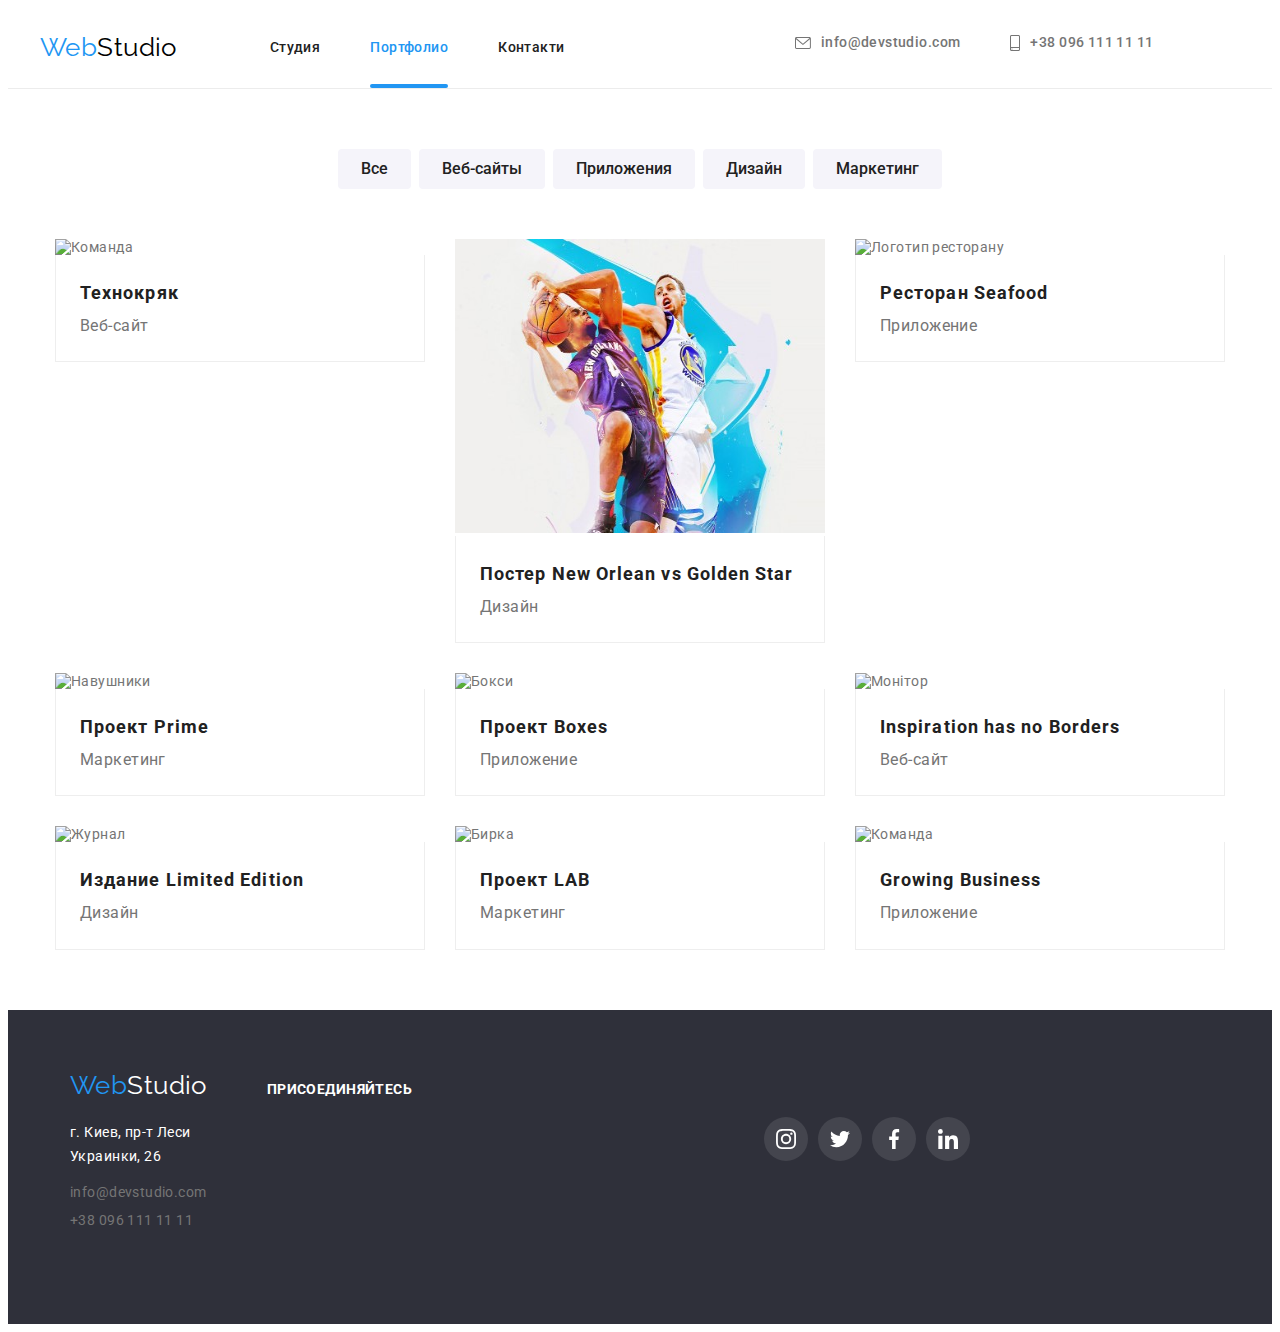
==== commit e0c09da8: "ВНЕСЛО НОВЕ" ====
--- a/portfolio.html
+++ b/portfolio.html
@@ -233,9 +233,10 @@
 
 ==================-->
 
-<footer class="footer">
+<div class="footer">
+    
   <div class="container contacts-container">
-    <div>
+    <div class="footer__section">
   <a href="./index.html" class="logo__two"> <span>Web</span>Studio </a>
   <address class="footer__address-list">г. Киев, пр-т Леси Украинки, 26</address>
 
@@ -305,6 +306,7 @@
   </div>
 
 
+
   <div class="footer__subscription">
     <h2 class="footer__slogan">Подпишитесь на рассылку</h2>
     <form name="footer-form" class="footer__form">
@@ -320,7 +322,7 @@
     </form>
   </div>
   </div>
-</footer>
+</div>
 <!-- Mobile menu -->
 <div class="menu-overlay " data-menu>
   <div class="menu-container">
--- a/css/main.min.css
+++ b/css/main.min.css
@@ -1 +1 @@
-:root{--primary-text-color: #757575;--title-text-color: #000000;--accent-color: #2196F3;--additional-color: #FFFFFF;--selective-color: #212121;--button-color: #FFFFFF;--button-bg-color: #2196F3;--footer-bg-color: #2F303A;--button-portfolio-bg-color: #F5F4FA;--primary-br-color: #ffffff;--secondary-bg-color: #E5E5E5}.visually-hidden{-webkit-appearance:none;-moz-appearance:none;appearance:none}.backdrop{position:fixed;top:0;left:0;width:100%;height:100%;z-index:100;background-color:rgba(0,0,0,.2);opacity:1;-webkit-transition:opacity 250ms cubic-bezier(0.4, 0, 0.2, 1);transition:opacity 250ms cubic-bezier(0.4, 0, 0.2, 1)}.backdrop.is-hidden{visibility:hidden;opacity:0;pointer-events:none}.backdrop.is-hidden.modal{-webkit-transform:translate(-50%, -50%) scale(0.9);transform:translate(-50%, -50%) scale(0.9)}body{font-family:Roboto,sans-serif;letter-spacing:.03em;font-size:14px;color:var(--primary-text-color)}ul{list-style:none;margin:0;padding:0}h1,h2,h3,h4,h5,h6,p{margin:0}span{font-size:26px;line-height:1.2;color:var(--accent-color)}.card-set{background-color:var(--additional-color);border-radius:0px 0px 4px 4px;padding-top:30px;padding-bottom:30px;-webkit-box-shadow:0px 1px 3px rgba(0,0,0,.12),0px 1px 1px rgba(0,0,0,.14),0px 2px 1px rgba(0,0,0,.2);box-shadow:0px 1px 3px rgba(0,0,0,.12),0px 1px 1px rgba(0,0,0,.14),0px 2px 1px rgba(0,0,0,.2)}.container{margin-left:auto;margin-right:auto;padding-left:15px;padding-right:15px}@media screen and (min-width: 480px)and (max-width: 767px){.container{width:480px}}@media screen and (min-width: 768px){.container{width:768px}}@media screen and (min-width: 1200px){.container{width:1200px}}.contacts-container{display:-webkit-box;display:-ms-flexbox;display:flex;-webkit-box-align:baseline;-ms-flex-align:baseline;align-items:baseline}@media screen and (min-width: 480px)and (max-width: 767px){.contacts-container{-ms-flex-wrap:wrap;flex-wrap:wrap}}@media screen and (min-width: 768px){.contacts-container{-ms-flex-wrap:wrap;flex-wrap:wrap}}@media screen and (min-width: 1200px){.contacts-container{-ms-flex-wrap:nowrap;flex-wrap:nowrap;width:1200px}}.container .flex{display:-webkit-box;display:-ms-flexbox;display:flex;-ms-flex-wrap:wrap;flex-wrap:wrap;gap:30px}.section{padding-top:94px;padding-bottom:94px}@media screen and (min-width: 480px){.section{padding-top:60px;padding-bottom:60px}}@media screen and (min-width: 768px){.section{padding-top:60px;padding-bottom:60px}}.hero__title{margin-top:0;margin-bottom:30px;font-weight:900;text-transform:uppercase;letter-spacing:.06em;color:var(--additional-color)}@media screen and (min-width: 480px){.hero__title{line-height:1.6;font-size:26px}}@media screen and (min-width: 768px){.hero__title{line-height:1.6;font-size:26px}}@media screen and (min-width: 1200px){.hero__title{font-size:44px;line-height:1.4}}.form__title{display:block;margin-bottom:12px;font-size:20px;line-height:1.15;text-align:center;color:#212121}.feature__title{font-weight:700;font-size:14px;line-height:1.14;text-transform:uppercase;margin-bottom:10px;color:var(--selective-color)}@media screen and (max-width: 480px){.feature__title{text-align:center;-webkit-box-pack:center;-ms-flex-pack:center;justify-content:center}}.work__title{font-weight:700;font-size:36px;line-height:1.2;text-align:center;color:var(--selective-color);margin-bottom:50px}.work__section-title{font-weight:700;font-size:14px;line-height:1.1428571429;text-align:center;letter-spacing:.03em;text-transform:uppercase;color:#fff}.team__title{font-weight:700;font-size:36px;line-height:1.2;text-align:center;color:var(--selective-color);margin-bottom:50px}@media screen and (min-width: 480px){.team__title{font-size:28px}}@media screen and (min-width: 768px){.team__title{font-size:36px}}.clients__title{font-weight:700;font-size:36px;line-height:1.2;text-align:center;color:var(--selective-color);margin-bottom:50px}.footer__title{font-size:14px;line-height:16px;letter-spacing:.03em;text-transform:uppercase;margin-bottom:20px;color:#fff}@media screen and (min-width: 480px){.footer__title{margin-left:60px}}@media screen and (min-width: 1200px){.footer__title{width:1200px}}.hero__button{border:none;border-radius:4px;padding:10px 32px;min-width:200px;text-align:center;font-family:inherit;cursor:pointer;font-weight:700;font-size:16px;line-height:1.88;letter-spacing:.06em;color:var(--button-color);background-color:var(--button-bg-color);-webkit-transition:color 250ms cubic-bezier(0.4, 0, 0.2, 1),background-color 250ms cubic-bezier(0.4, 0, 0.2, 1);transition:color 250ms cubic-bezier(0.4, 0, 0.2, 1),background-color 250ms cubic-bezier(0.4, 0, 0.2, 1)}.button__close{position:absolute;top:8px;right:8px;display:-webkit-box;display:-ms-flexbox;display:flex;border:none;-webkit-box-align:center;-ms-flex-align:center;align-items:center;-webkit-box-pack:center;-ms-flex-pack:center;justify-content:center;border-radius:50%;background-color:#fff;outline:1px solid rgba(0,0,0,.1);height:30px;width:30px;cursor:pointer}.button__portfolio{border:1px solid rgba(0,0,0,0);display:inline-block;border-radius:4px;padding:6px 22px;text-align:center;font-family:inherit;cursor:pointer;font-weight:500;font-size:16px;line-height:1.6;color:var(--selective-color);background-color:var(--button-portfolio-bg-color);-webkit-transition:color 250ms cubic-bezier(0.4, 0, 0.2, 1),background-color 250ms cubic-bezier(0.4, 0, 0.2, 1),-webkit-box-shadow 250ms cubic-bezier(0.4, 0, 0.2, 1);transition:color 250ms cubic-bezier(0.4, 0, 0.2, 1),background-color 250ms cubic-bezier(0.4, 0, 0.2, 1),-webkit-box-shadow 250ms cubic-bezier(0.4, 0, 0.2, 1);transition:color 250ms cubic-bezier(0.4, 0, 0.2, 1),background-color 250ms cubic-bezier(0.4, 0, 0.2, 1),box-shadow 250ms cubic-bezier(0.4, 0, 0.2, 1);transition:color 250ms cubic-bezier(0.4, 0, 0.2, 1),background-color 250ms cubic-bezier(0.4, 0, 0.2, 1),box-shadow 250ms cubic-bezier(0.4, 0, 0.2, 1),-webkit-box-shadow 250ms cubic-bezier(0.4, 0, 0.2, 1)}.button__portfolio:hover,.button__portfolio:focus{color:var(--additional-color);background-color:var(--accent-color);-webkit-box-shadow:0px 1px 3px rgba(0,0,0,.12),0px 1px 1px rgba(0,0,0,.14),0px 2px 1px rgba(0,0,0,.2);box-shadow:0px 1px 3px rgba(0,0,0,.12),0px 1px 1px rgba(0,0,0,.14),0px 2px 1px rgba(0,0,0,.2)}.basic__bth-link{display:-webkit-inline-box;display:-ms-inline-flexbox;display:inline-flex;-webkit-box-align:center;-ms-flex-align:center;align-items:center;-webkit-box-pack:center;-ms-flex-pack:center;justify-content:center;padding:10px 52px;margin-top:30px;background-color:#2196f3;-webkit-box-shadow:0px 4px 4px rgba(0,0,0,.15);box-shadow:0px 4px 4px rgba(0,0,0,.15);border-radius:4px;cursor:pointer;border:none;color:#fff;font-weight:700;font-size:16px;line-height:1.9}.basic__bth-link--:hover,.basic__bth-link--:focus{background-color:#188ce8}.basic__bth-link--link{-webkit-transition:color 250ms cubic-bezier(0.4, 0, 0.2, 1),baground-color 250ms cubic-bezier(0.4, 0, 0.2, 1),-webkit-box-shadow 250ms cubic-bezier(0.4, 0, 0.2, 1);transition:color 250ms cubic-bezier(0.4, 0, 0.2, 1),baground-color 250ms cubic-bezier(0.4, 0, 0.2, 1),-webkit-box-shadow 250ms cubic-bezier(0.4, 0, 0.2, 1);transition:color 250ms cubic-bezier(0.4, 0, 0.2, 1),baground-color 250ms cubic-bezier(0.4, 0, 0.2, 1),box-shadow 250ms cubic-bezier(0.4, 0, 0.2, 1);transition:color 250ms cubic-bezier(0.4, 0, 0.2, 1),baground-color 250ms cubic-bezier(0.4, 0, 0.2, 1),box-shadow 250ms cubic-bezier(0.4, 0, 0.2, 1),-webkit-box-shadow 250ms cubic-bezier(0.4, 0, 0.2, 1)}.footer__basic-bth{display:-webkit-inline-box;display:-ms-inline-flexbox;display:inline-flex;-webkit-box-align:center;-ms-flex-align:center;align-items:center;gap:8px;padding:10px 28px;min-height:50px;color:#fff;font-weight:700;text-transform:uppercase;background-color:#2196f3;border:1px solid #2196f3;border-radius:4px;cursor:pointer}.modal{position:absolute;top:50%;left:50%;-webkit-transform:translate(-50%, -50%);transform:translate(-50%, -50%);padding:40px;min-width:528px;min-height:581px;border-radius:4px;-webkit-box-shadow:0px 1px 3px rgba(0,0,0,.12),0px 1px 1px rgba(0,0,0,.14),0px 2px 1px rgba(0,0,0,.2);box-shadow:0px 1px 3px rgba(0,0,0,.12),0px 1px 1px rgba(0,0,0,.14),0px 2px 1px rgba(0,0,0,.2);background-color:#fff;opacity:1;scale:1;-webkit-transition:-webkit-transform 250ms cubic-bezier(0.4, 0, 0.2, 1);transition:-webkit-transform 250ms cubic-bezier(0.4, 0, 0.2, 1);transition:transform 250ms cubic-bezier(0.4, 0, 0.2, 1);transition:transform 250ms cubic-bezier(0.4, 0, 0.2, 1), -webkit-transform 250ms cubic-bezier(0.4, 0, 0.2, 1);visibility:visible}.modal__form{text-align:center}.register__group{margin-bottom:20px}.modal__form-group{position:relative;display:block}.modal__form-group:not(:last-child){margin-bottom:10px}.modal__form-input{width:100%;padding:12px;padding-left:39px;color:#000;border:1px solid rgba(33,33,33,.2);outline:rgba(0,0,0,0);-webkit-transition:border-color 250ms cubic-bezier(0.4, 0, 0.2, 1);transition:border-color 250ms cubic-bezier(0.4, 0, 0.2, 1);border-radius:4px}.modal__form-input:hover,.modal__form-input:focus{border-color:var(--accent-color)}.user__comment{resize:none;padding:12px 16px;height:120px}.user__comment{width:100%;padding:12px;padding-left:39px;color:#000;border:1px solid rgba(33,33,33,.2);outline:rgba(0,0,0,0);-webkit-transition:border-color 250ms cubic-bezier(0.4, 0, 0.2, 1);transition:border-color 250ms cubic-bezier(0.4, 0, 0.2, 1);border-radius:4px}.user__comment:hover,.user__comment:focus{border-color:var(--accent-color)}.modal__form-label{display:block;padding-left:2px;margin-bottom:4px;text-align:left;font-size:12px;line-height:1.1666666667;letter-spacing:.01em;font-family:Roboto;font-style:Regular;color:var(--primary-text-color)}.modal__icon{position:absolute;top:29px;left:10px;-webkit-transition:fill 250ms cubic-bezier(0.4, 0, 0.2, 1);transition:fill 250ms cubic-bezier(0.4, 0, 0.2, 1)}.modal__form-input:hover+.modal__icon,.modal__form-input:focus+.modal__icon{fill:var(--accent-color)}.agreement__group{display:-webkit-box;display:-ms-flexbox;display:flex;-webkit-box-align:center;-ms-flex-align:center;align-items:center;-webkit-box-pack:center;-ms-flex-pack:center;justify-content:center;gap:8px;margin-bottom:20px}.agreement__text{color:var(--primary-text-color);font-size:14px;line-height:1.71;letter-spacing:.03em}.agreement__link{color:var(--accent-color)}.checkbox{display:-webkit-box;display:-ms-flexbox;display:flex;-webkit-box-pack:center;-ms-flex-pack:center;justify-content:center}.checkbox:hover,.checkbox:focus{fill:var(--accent-color)}.agreement__form-group{display:-webkit-box;display:-ms-flexbox;display:flex;-webkit-box-align:center;-ms-flex-align:center;align-items:center;-webkit-box-pack:center;-ms-flex-pack:center;justify-content:center;gap:7px}.agreement__icon-check{border-radius:2px;opacity:0;position:absolute;-webkit-transition:opacity 250ms cubic-bezier(0.4, 0, 0.2, 1);transition:opacity 250ms cubic-bezier(0.4, 0, 0.2, 1);opacity:0}.agreement__check:checked+.agreement__icon .agreement__icon-check{opacity:1}.agreement__check:checked+.agreement__icon .agreement__icon-uncheck{opacity:0}.menu-btn{margin-left:auto;display:-webkit-box;display:-ms-flexbox;display:flex;-webkit-box-pack:center;-ms-flex-pack:center;justify-content:center;-webkit-box-align:center;-ms-flex-align:center;align-items:center;padding:0;width:40px;height:40px;cursor:pointer;z-index:99;background-color:rgba(0,0,0,0);border:rgba(0,0,0,0);outline:rgba(0,0,0,0)}.menu-btn:hover,.menu-btn:focus{fill:#2196f3}.menu-btn__icon-open{opacity:1;width:24px;height:16px}.menu-btn__icon-close{opacity:0}.menu-btn.is-open .menu-btn__icon-close{opacity:1;display:none}.menu-overlay.is-open{opacity:1;pointer-events:initial;visibility:visible}@media screen and (min-width: 480px){.menu-overlay.is-open{width:480px;display:-webkit-box;display:-ms-flexbox;display:flex}}@media screen and (min-width: 768px){.menu-overlay.is-open{width:738px;display:none}}@media screen and (min-width: 1200px){.menu-overlay.is-open{width:1200px;display:none}}.menu-overlay{position:fixed;top:0;left:0;background-color:rgba(0,0,0,.2);width:100%;height:100%;z-index:100%;opacity:0;pointer-events:none;visibility:hidden}.menu-container{display:-webkit-box;display:-ms-flexbox;display:flex;-webkit-box-orient:vertical;-webkit-box-direction:normal;-ms-flex-direction:column;flex-direction:column;width:100%;height:100%;background-color:#fff;padding-top:48px;padding-right:40px;padding-left:40px;padding-bottom:48px;-webkit-transform:translateX(100%);transform:translateX(100%);-webkit-transition:-webkit-transform 250ms cubic-bezier(0.4, 0, 0.2, 1);transition:-webkit-transform 250ms cubic-bezier(0.4, 0, 0.2, 1);transition:transform 250ms cubic-bezier(0.4, 0, 0.2, 1);transition:transform 250ms cubic-bezier(0.4, 0, 0.2, 1), -webkit-transform 250ms cubic-bezier(0.4, 0, 0.2, 1)}.menu-overlay.is-open .menu-container{-webkit-transform:translateX(0);transform:translateX(0)}.menu-bth{position:absolute;width:40px;height:40px;padding:0;display:-webkit-inline-box;display:-ms-inline-flexbox;display:inline-flex;-webkit-box-align:center;-ms-flex-align:center;align-items:center;-webkit-box-pack:center;-ms-flex-pack:center;justify-content:center;background-color:rgba(0,0,0,0);border:none;cursor:pointer;top:21px;right:21px}.mobile-nav__list{padding-left:0;margin-top:0;margin-bottom:0;list-style:none}.mobile-nav__item{margin-bottom:32px;font-style:normal;font-weight:500;font-size:40px;line-height:1.17;letter-spacing:.02em;text-decoration:none}.mobile-nav__link{color:#212121;text-decoration:none}.mobile-nav__link.current{color:#2196f3;position:relative}.menu-contacts{display:-webkit-box;display:-ms-flexbox;display:flex;-webkit-box-orient:vertical;-webkit-box-direction:normal;-ms-flex-direction:column;flex-direction:column;gap:32px}.menu-phone{margin-bottom:30px}.menu-phone-link{font-style:normal;font-weight:500;font-size:34px;line-height:1.2;letter-spacing:.02em;text-decoration:none;color:#2196f3}.menu-mail{margin-bottom:64px}.menu-mail-link{font-style:normal;font-weight:500;font-size:24px;line-height:1.1;letter-spacing:.02em;text-decoration:none;color:#757575}.mobile-social-list{display:-webkit-box;display:-ms-flexbox;display:flex;-ms-flex-wrap:wrap;flex-wrap:wrap;font-size:18px;font-weight:500;line-height:1.2;letter-spacing:.02em;text-align:left;gap:10px}.mobile-social-item{margin-right:10px;margin-top:10px}.mobile-socials-link{display:block;padding-right:10px;border-right:1px solid rgba(33,33,33,.2);text-decoration:none;color:#2196f3}.mobile-menu__grop{margin-top:auto}.header{border-bottom:1px solid #ececec}@media screen and (max-width: 767px){.header{padding:10px 0}}.header__container{display:-webkit-box;display:-ms-flexbox;display:flex;-webkit-box-align:center;-ms-flex-align:center;align-items:center}.header__logo{font-family:Raleway,cursive;font-size:26px;line-height:1.2px;color:var(--title-text-color);text-decoration:none}@media screen and (min-width: 768px){.menu-btn{display:none}}.nav{-webkit-box-align:center;-ms-flex-align:center;align-items:center}@media screen and (min-width: 480px){.nav{display:none}}@media screen and (min-width: 768px){.nav{display:-webkit-box;display:-ms-flexbox;display:flex}}@media screen and (min-width: 1200px){.nav{width:1200px;display:-webkit-box;display:-ms-flexbox;display:flex}}.nav-site{display:-webkit-box;display:-ms-flexbox;display:flex;margin-left:93px}.nav__item{margin-right:50px}.nav__item:last-child{margin-right:0}.nav__link{display:block;padding-top:32px;padding-bottom:32px;font-weight:500;font-size:14px;line-height:1.14;color:var(--selective-color);text-decoration:none;-webkit-transition:color 250ms cubic-bezier(0.4, 0, 0.2, 1);transition:color 250ms cubic-bezier(0.4, 0, 0.2, 1)}.nav__link:hover,.nav__link:focus{color:var(--accent-color)}.nav__link--current{position:relative;color:var(--accent-color)}.nav__link--current::after{content:"";display:block;width:100%;height:4px;background-color:var(--accent-color);border-radius:2px;position:absolute;left:0;bottom:0}.nav-auth{-webkit-box-align:center;-ms-flex-align:center;align-items:center;-webkit-box-pack:center;-ms-flex-pack:center;justify-content:center;margin-left:auto;gap:50px}@media screen and (max-width: 767px){.nav-auth{display:none}}@media screen and (min-width: 1200px){.nav-auth{width:1200px;display:-webkit-box;display:-ms-flexbox;display:flex}}.nav__contacts:last-child{margin-right:0}.nav__contacts-link{display:-webkit-box;display:-ms-flexbox;display:flex;-webkit-box-align:center;-ms-flex-align:center;align-items:center;font-weight:500;font-size:14px;line-height:1.14;color:var(--primary-text-color);text-decoration:none;-webkit-transition:color 250ms cubic-bezier(0.4, 0, 0.2, 1);transition:color 250ms cubic-bezier(0.4, 0, 0.2, 1);margin-bottom:10px;margin-right:84px}.nav__contacts-link:hover,.nav__contacts-link:focus{color:var(--accent-color)}.nav__contact-icon{margin-right:10px;fill:#757575}.nav__contacts:hover .nav__contact-icon,.nav__contacts:focus .nav__contact-icon{fill:var(--accent-color)}.hero{text-align:center;background-color:#2f303a;max-width:1600px;margin-left:auto;margin-right:auto;outline:1px solid #000;background-image:-webkit-gradient(linear, left top, right top, from(rgba(47, 48, 58, 0.4)), to(rgba(47, 48, 58, 0.4))),url("../images/juniors.jpg");background-image:linear-gradient(to right, rgba(47, 48, 58, 0.4), rgba(47, 48, 58, 0.4)),url("../images/juniors.jpg");background-size:cover;background-repeat:no-repeat;background-position:center}@media screen and (min-width: 480px){.hero{padding-top:118px;padding-bottom:118px}}@media screen and (min-width: 768px){.hero{padding-top:118px;padding-bottom:118px}}@media screen and (min-width: 1200px){.hero{padding-top:200px;padding-bottom:200px}}.feature{padding-bottom:60px;padding-top:60px}.feature__list{display:-webkit-box;display:-ms-flexbox;display:flex;gap:30px}.feature__list .list__item{width:270px}@media screen and (min-width: 480px){.feature__list{-webkit-box-orient:vertical;-webkit-box-direction:normal;-ms-flex-direction:column;flex-direction:column}}@media screen and (min-width: 768px){.feature__list{-ms-flex-preferred-size:calc((100% - 30px)/2);flex-basis:calc((100% - 30px)/2);width:354px}}@media screen and (min-width: 1200px){.feature__list{width:1200px;-webkit-box-orient:horizontal;-webkit-box-direction:normal;-ms-flex-direction:row;flex-direction:row}}.feature__text{line-height:1.71;line-height:24px;font-weight:400}.feature__icon{width:70px;height:70px;margin:auto}.feature__item{width:100%;margin-bottom:30px}.feature__item-icon{display:-webkit-box;display:-ms-flexbox;display:flex;-webkit-box-align:center;-ms-flex-align:center;align-items:center;-webkit-box-pack:center;-ms-flex-pack:center;justify-content:center;gap:30px;margin-bottom:30px;background-color:#f5f4fa;width:100%;height:120px;border-radius:4px}.work{padding-bottom:0}@media screen and (min-width: 480px){.work{display:none}}@media screen and (min-width: 768px){.work{display:none}}@media screen and (min-width: 1200px){.work{display:-webkit-box;display:-ms-flexbox;display:flex}}.work__list{display:-webkit-box;display:-ms-flexbox;display:flex}.work__item{position:relative}.work__item:not(:last-child){margin-right:30px}.work__section-img{position:absolute;bottom:0;left:0;padding:27px 10px;width:100%;background-color:rgba(47,48,58,.8)}.team{background-color:#f5f4fa}.team__list{display:-webkit-box;display:-ms-flexbox;display:flex;gap:30px}@media screen and (min-width: 480px){.team__list{-ms-flex-wrap:wrap;flex-wrap:wrap}}@media screen and (min-width: 768px){.team__list{-ms-flex-wrap:wrap;flex-wrap:wrap}}@media screen and (min-width: 1200px){.team__list{width:270px;-ms-flex-wrap:nowrap;flex-wrap:nowrap}}.team__junior{text-align:center}.team__junior:last-child{margin-right:0}@media screen and (min-width: 480px){.team__junior{width:450px}}@media screen and (min-width: 768px){.team__junior{width:354px}}@media screen and (min-width: 1200px){.team__junior{width:270px}}.team__icon{display:block}@media screen and (min-width: 480px){.team__icon{width:450px}}@media screen and (min-width: 768px){.team__icon{width:354px}}@media screen and (min-width: 1200px){.team__icon{width:270px}}.team__person{text-align:center;font-weight:500;font-size:16px;line-height:1.2;color:var(--selective-color);margin-bottom:10px}.team__profession{text-align:center;font-size:16px;line-height:1.2;color:var(--primary-text-color);margin-bottom:16px}.socials__list{display:-webkit-box;display:-ms-flexbox;display:flex;-ms-flex-wrap:wrap;flex-wrap:wrap;-webkit-box-align:center;-ms-flex-align:center;align-items:center;-webkit-box-pack:center;-ms-flex-pack:center;justify-content:center;gap:10px}.socials__link{display:-webkit-box;display:-ms-flexbox;display:flex;-webkit-box-align:center;-ms-flex-align:center;align-items:center;-webkit-box-pack:center;-ms-flex-pack:center;justify-content:center;width:44px;height:44px;background-color:#fff;border-radius:50%;-webkit-transition:background-color 250ms cubic-bezier(0.4, 0, 0.2, 1);transition:background-color 250ms cubic-bezier(0.4, 0, 0.2, 1)}.socials__link:hover{background-color:#2196f3}.socials__icon{fill:#afb1b8;-webkit-transition:fill 250ms cubic-bezier(0.4, 0, 0.2, 1);transition:fill 250ms cubic-bezier(0.4, 0, 0.2, 1)}.socials__link:hover .socials__icon{fill:#fff}.clients{background-color:#fff}.clients__list{-webkit-box-align:center;-ms-flex-align:center;align-items:center;gap:30px}@media screen and (min-width: 480px){.clients__list{-ms-flex-wrap:wrap;flex-wrap:wrap;display:-webkit-box;display:-ms-flexbox;display:flex;text-align:center;-webkit-box-pack:center;-ms-flex-pack:center;justify-content:center}}@media screen and (min-width: 768px){.clients__list{width:738px;-ms-flex-wrap:wrap;flex-wrap:wrap}}@media screen and (min-width: 1200px){.clients__list{width:1200px;display:-webkit-box;display:-ms-flexbox;display:flex}}.clients__link{display:-webkit-box;display:-ms-flexbox;display:flex;-webkit-box-align:center;-ms-flex-align:center;align-items:center;-webkit-box-pack:center;-ms-flex-pack:center;justify-content:center;border:1px solid #afb1b8;border-radius:4px;width:100%;height:100%}.clients__link:hover,.clients__link:focus{border:1px solid var(--button-bg-color)}.clients__item{width:170px;height:92px}@media screen and (max-width: 1199px)and (min-width: 767px){.clients__item{width:226px}}.clients__icon{fill:#afb1b8;width:106px;height:60px;-webkit-transition:fill 250ms cubic-bezier(0.4, 0, 0.2, 1);transition:fill 250ms cubic-bezier(0.4, 0, 0.2, 1)}.clients__link:hover .clients__icon,.clients__link:focus .clients__icon{fill:var(--accent-color)}.footer{padding:60px 0;background-color:var(--footer-bg-color)}@media screen and (min-width: 480px){.footer{text-align:center;-webkit-box-pack:center;-ms-flex-pack:center;justify-content:center}}@media screen and (min-width: 768px){.footer{text-align:center;-webkit-box-pack:center;-ms-flex-pack:center;justify-content:center}}@media screen and (min-width: 1200px){.footer{text-align:left;-webkit-box-pack:left;-ms-flex-pack:left;justify-content:left}}.logo__two{font-family:Raleway,cursive;font-size:26px;line-height:1.2;color:var(--additional-color);text-decoration:none}@media screen and (min-width: 480px){.logo__two{text-align:center;-webkit-box-pack:center;-ms-flex-pack:center;justify-content:center}}@media screen and (min-width: 768px){.logo__two{text-align:center;-webkit-box-pack:center;-ms-flex-pack:center;justify-content:center}}@media screen and (min-width: 1200px){.logo__two{text-align:left;-webkit-box-pack:left;-ms-flex-pack:left;justify-content:left}}.footer__address-list{margin-top:20px;margin-bottom:9px;font-style:normal;line-height:1.71;color:var(--additional-color)}.footer__separator-item{font-weight:400;font-size:14px;line-height:2;color:var(--primary-text-color);text-decoration:none;-webkit-transition:color 250ms cubic-bezier(0.4, 0, 0.2, 1);transition:color 250ms cubic-bezier(0.4, 0, 0.2, 1)}.footer__separator-item:hover,.footer__separator-item:focus{color:var(--accent-color)}.footer__separator:not(:last-child){margin-bottom:9px}@media screen and (min-width: 480px){.footer__section{margin-left:120px;margin-bottom:30px}}@media screen and (min-width: 768px){.footer__section{margin-left:30px}}.footer__right--block{margin-left:70px}@media screen and (min-width: 768px){.footer__right--block{margin-left:170px}}@media screen and (min-width: 1200px){.footer__right--block{margin-left:0px}}.footer__social-list{display:-webkit-box;display:-ms-flexbox;display:flex;-webkit-box-align:center;-ms-flex-align:center;align-items:center;-webkit-box-pack:center;-ms-flex-pack:center;justify-content:center;gap:10px;fill:#fff}@media screen and (min-width: 480px){.footer__social-list{margin-bottom:60px;margin-left:60px;margin:top 60px}}.footer__social-link{display:-webkit-box;display:-ms-flexbox;display:flex;text-align:center;-webkit-box-align:center;-ms-flex-align:center;align-items:center;-webkit-box-pack:center;-ms-flex-pack:center;justify-content:center;width:44px;height:44px;color:var(--additional-color);background-color:rgba(255,255,255,.1);border-radius:50%;-webkit-transition:background-color 250ms cubic-bezier(0.4, 0, 0.2, 1),fill 250ms cubic-bezier(0.4, 0, 0.2, 1);transition:background-color 250ms cubic-bezier(0.4, 0, 0.2, 1),fill 250ms cubic-bezier(0.4, 0, 0.2, 1)}.footer__social-link:hover,.footer__social-link:focus{background-color:var(--accent-color)}.footer__social-link:hover:hover .socials__icon,.footer__social-link:focus:hover .socials__icon{fill:#fff}.footer__subscription{margin-top:0}@media screen and (min-width: 768px)and (max-width: 1199px){.footer__subscription{margin-top:60px;display:-webkit-box;display:-ms-flexbox;display:flex;-webkit-box-orient:vertical;-webkit-box-direction:normal;-ms-flex-direction:column;flex-direction:column;text-align:center;-webkit-box-pack:center;-ms-flex-pack:center;justify-content:center}}@media screen and (min-width: 1200px){.footer__subscription{margin-left:auto}}.footer__slogan{font-size:14px;line-height:16px;letter-spacing:.03em;text-transform:uppercase;margin-bottom:20px;color:#fff}@media screen and (min-width: 480px)and (max-width: 767px){.footer__slogan{text-align:center;-webkit-box-pack:center;-ms-flex-pack:center;justify-content:center;display:-webkit-box;display:-ms-flexbox;display:flex;-ms-flex-wrap:wrap;flex-wrap:wrap}}.footer__user-name{width:358px;height:50px;padding-top:15px;padding-bottom:15px;padding-left:16px;margin-right:auto;border-radius:4px;border:1px solid rgba(255,255,255,.3);-webkit-filter:drop-shadow(0px 4px 4px rgba(0, 0, 0, 0.15));filter:drop-shadow(0px 4px 4px rgba(0, 0, 0, 0.15));background-color:rgba(0,0,0,0)}.footer__user-name[placeholder]{outline:rgba(0,0,0,0);font-size:16px;line-height:1.25;letter-spacing:.03em;color:rgba(255,255,255,.6)}@media screen and (min-width: 480px){.footer__user-name{width:450px}}@media screen and (min-width: 768px){.footer__user-name{width:450px;margin-left:150px}}@media screen and (min-width: 1200px){.footer__user-name{width:358px}}.footer__form{display:-webkit-box;display:-ms-flexbox;display:flex;gap:12px}@media screen and (min-width: 480px){.footer__form{width:480px;-webkit-box-orient:vertical;-webkit-box-direction:normal;-ms-flex-direction:column;flex-direction:column;-webkit-box-align:center;-ms-flex-align:center;align-items:center;-webkit-box-pack:center;-ms-flex-pack:center;justify-content:center}}@media screen and (min-width: 768px){.footer__form{width:738px;-webkit-box-orient:vertical;-webkit-box-direction:normal;-ms-flex-direction:column;flex-direction:column;-webkit-box-align:center;-ms-flex-align:center;align-items:center;-webkit-box-pack:center;-ms-flex-pack:center;justify-content:center}}.tack{display:-webkit-box;display:-ms-flexbox;display:flex;-ms-flex-wrap:wrap;flex-wrap:wrap;-webkit-box-align:baseline;-ms-flex-align:baseline;align-items:baseline;gap:8px;margin-bottom:50px}@media screen and (min-width: 768px){.tack{-webkit-box-pack:center;-ms-flex-pack:center;justify-content:center}}@media screen and (min-width: 1200px){.tack{-webkit-box-pack:center;-ms-flex-pack:center;justify-content:center}}.flex__line:hover{-webkit-box-shadow:0px 1px 1px rgba(0,0,0,.12),0px 4px 4px rgba(0,0,0,.06),1px 4px 6px rgba(0,0,0,.16);box-shadow:0px 1px 1px rgba(0,0,0,.12),0px 4px 4px rgba(0,0,0,.06),1px 4px 6px rgba(0,0,0,.16)}@media screen and (min-width: 768px){.flex__line{width:354px}}@media screen and (min-width: 1200px){.flex__line{width:370px}}.flex__product-thumb{position:relative;overflow:hidden}.flex__product-actions{top:0;left:0;width:100%;height:100%;position:absolute;-webkit-transform:translateY(100%);transform:translateY(100%);-webkit-transition:-webkit-transform 250ms cubic-bezier(0.4, 0, 0.2, 1);transition:-webkit-transform 250ms cubic-bezier(0.4, 0, 0.2, 1);transition:transform 250ms cubic-bezier(0.4, 0, 0.2, 1);transition:transform 250ms cubic-bezier(0.4, 0, 0.2, 1), -webkit-transform 250ms cubic-bezier(0.4, 0, 0.2, 1);background-color:rgba(33,150,243,.9)}.flex__line:hover .flex__product-actions{-webkit-transform:translateY(0);transform:translateY(0)}.flex__product-text{font-weight:400;font-size:18px;line-height:1.56;padding:63px 24px;letter-spacing:.03em;color:#fff}.flex__line:hover .flex__product-text,.flex__line:focus .flex__product-text{-webkit-transform:translateY(0);transform:translateY(0)}.flex__line-wrap{padding:20px 24px;border:1px solid #eee;border-top:none}.flex__point{font-weight:700;font-size:18px;line-height:2;letter-spacing:.06em;color:var(--selective-color)}.flex__article{font-size:16px;line-height:1.9;color:var(--primary-text-color)}/*# sourceMappingURL=main.min.css.map */+:root{--primary-text-color: #757575;--title-text-color: #000000;--accent-color: #2196F3;--additional-color: #FFFFFF;--selective-color: #212121;--button-color: #FFFFFF;--button-bg-color: #2196F3;--footer-bg-color: #2F303A;--button-portfolio-bg-color: #F5F4FA;--primary-br-color: #ffffff;--secondary-bg-color: #E5E5E5}.visually-hidden{-webkit-appearance:none;-moz-appearance:none;appearance:none}.backdrop{position:fixed;top:0;left:0;width:100%;height:100%;z-index:100;background-color:rgba(0,0,0,.2);opacity:1;-webkit-transition:opacity 250ms cubic-bezier(0.4, 0, 0.2, 1);transition:opacity 250ms cubic-bezier(0.4, 0, 0.2, 1)}.backdrop.is-hidden{visibility:hidden;opacity:0;pointer-events:none}.backdrop.is-hidden.modal{-webkit-transform:translate(-50%, -50%) scale(0.9);transform:translate(-50%, -50%) scale(0.9)}body{font-family:Roboto,sans-serif;letter-spacing:.03em;font-size:14px;color:var(--primary-text-color)}ul{list-style:none;margin:0;padding:0}h1,h2,h3,h4,h5,h6,p{margin:0}span{font-size:26px;line-height:1.2;color:var(--accent-color)}.card-set{background-color:var(--additional-color);border-radius:0px 0px 4px 4px;padding-top:30px;padding-bottom:30px;-webkit-box-shadow:0px 1px 3px rgba(0,0,0,.12),0px 1px 1px rgba(0,0,0,.14),0px 2px 1px rgba(0,0,0,.2);box-shadow:0px 1px 3px rgba(0,0,0,.12),0px 1px 1px rgba(0,0,0,.14),0px 2px 1px rgba(0,0,0,.2)}.container{margin-left:auto;margin-right:auto;padding-left:15px;padding-right:15px}@media screen and (min-width: 480px)and (max-width: 767px){.container{width:480px}}@media screen and (min-width: 768px){.container{width:768px}}@media screen and (min-width: 1200px){.container{width:1200px}}.contacts-container{display:-webkit-box;display:-ms-flexbox;display:flex;-webkit-box-align:baseline;-ms-flex-align:baseline;align-items:baseline}@media screen and (min-width: 480px)and (max-width: 767px){.contacts-container{-ms-flex-wrap:wrap;flex-wrap:wrap}}@media screen and (min-width: 768px){.contacts-container{-ms-flex-wrap:wrap;flex-wrap:wrap}}@media screen and (min-width: 1200px){.contacts-container{-ms-flex-wrap:nowrap;flex-wrap:nowrap;width:1200px}}.container .flex{display:-webkit-box;display:-ms-flexbox;display:flex;-ms-flex-wrap:wrap;flex-wrap:wrap;gap:30px}.section{padding-top:94px;padding-bottom:94px}@media screen and (min-width: 480px){.section{padding-top:60px;padding-bottom:60px}}@media screen and (min-width: 768px){.section{padding-top:60px;padding-bottom:60px}}.hero__title{margin-top:0;margin-bottom:30px;font-weight:900;text-transform:uppercase;letter-spacing:.06em;color:var(--additional-color)}@media screen and (min-width: 480px){.hero__title{line-height:1.6;font-size:26px}}@media screen and (min-width: 768px){.hero__title{line-height:1.6;font-size:26px}}@media screen and (min-width: 1200px){.hero__title{font-size:44px;line-height:1.4}}.form__title{display:block;margin-bottom:12px;font-size:20px;line-height:1.15;text-align:center;color:#212121}.feature__title{font-weight:700;font-size:14px;line-height:1.14;text-transform:uppercase;margin-bottom:10px;color:var(--selective-color)}@media screen and (max-width: 480px){.feature__title{text-align:center;-webkit-box-pack:center;-ms-flex-pack:center;justify-content:center}}.work__title{font-weight:700;font-size:36px;line-height:1.2;text-align:center;color:var(--selective-color);margin-bottom:50px}.work__section-title{font-weight:700;font-size:14px;line-height:1.1428571429;text-align:center;letter-spacing:.03em;text-transform:uppercase;color:#fff}.team__title{font-weight:700;font-size:36px;line-height:1.2;text-align:center;color:var(--selective-color);margin-bottom:50px}@media screen and (min-width: 480px){.team__title{font-size:28px}}@media screen and (min-width: 768px){.team__title{font-size:36px}}.clients__title{font-weight:700;font-size:36px;line-height:1.2;text-align:center;color:var(--selective-color);margin-bottom:50px}.footer__title{font-size:14px;line-height:16px;letter-spacing:.03em;text-transform:uppercase;margin-bottom:20px;color:#fff}@media screen and (min-width: 480px){.footer__title{margin-left:60px}}@media screen and (min-width: 1200px){.footer__title{width:1200px}}.hero__button{border:none;border-radius:4px;padding:10px 32px;min-width:200px;text-align:center;font-family:inherit;cursor:pointer;font-weight:700;font-size:16px;line-height:1.88;letter-spacing:.06em;color:var(--button-color);background-color:var(--button-bg-color);-webkit-transition:color 250ms cubic-bezier(0.4, 0, 0.2, 1),background-color 250ms cubic-bezier(0.4, 0, 0.2, 1);transition:color 250ms cubic-bezier(0.4, 0, 0.2, 1),background-color 250ms cubic-bezier(0.4, 0, 0.2, 1)}.button__close{position:absolute;top:8px;right:8px;display:-webkit-box;display:-ms-flexbox;display:flex;border:none;-webkit-box-align:center;-ms-flex-align:center;align-items:center;-webkit-box-pack:center;-ms-flex-pack:center;justify-content:center;border-radius:50%;background-color:#fff;outline:1px solid rgba(0,0,0,.1);height:30px;width:30px;cursor:pointer}.button__portfolio{border:1px solid rgba(0,0,0,0);display:inline-block;border-radius:4px;padding:6px 22px;text-align:center;font-family:inherit;cursor:pointer;font-weight:500;font-size:16px;line-height:1.6;color:var(--selective-color);background-color:var(--button-portfolio-bg-color);-webkit-transition:color 250ms cubic-bezier(0.4, 0, 0.2, 1),background-color 250ms cubic-bezier(0.4, 0, 0.2, 1),-webkit-box-shadow 250ms cubic-bezier(0.4, 0, 0.2, 1);transition:color 250ms cubic-bezier(0.4, 0, 0.2, 1),background-color 250ms cubic-bezier(0.4, 0, 0.2, 1),-webkit-box-shadow 250ms cubic-bezier(0.4, 0, 0.2, 1);transition:color 250ms cubic-bezier(0.4, 0, 0.2, 1),background-color 250ms cubic-bezier(0.4, 0, 0.2, 1),box-shadow 250ms cubic-bezier(0.4, 0, 0.2, 1);transition:color 250ms cubic-bezier(0.4, 0, 0.2, 1),background-color 250ms cubic-bezier(0.4, 0, 0.2, 1),box-shadow 250ms cubic-bezier(0.4, 0, 0.2, 1),-webkit-box-shadow 250ms cubic-bezier(0.4, 0, 0.2, 1)}.button__portfolio:hover,.button__portfolio:focus{color:var(--additional-color);background-color:var(--accent-color);-webkit-box-shadow:0px 1px 3px rgba(0,0,0,.12),0px 1px 1px rgba(0,0,0,.14),0px 2px 1px rgba(0,0,0,.2);box-shadow:0px 1px 3px rgba(0,0,0,.12),0px 1px 1px rgba(0,0,0,.14),0px 2px 1px rgba(0,0,0,.2)}.basic__bth-link{display:-webkit-inline-box;display:-ms-inline-flexbox;display:inline-flex;-webkit-box-align:center;-ms-flex-align:center;align-items:center;-webkit-box-pack:center;-ms-flex-pack:center;justify-content:center;padding:10px 52px;margin-top:30px;background-color:#2196f3;-webkit-box-shadow:0px 4px 4px rgba(0,0,0,.15);box-shadow:0px 4px 4px rgba(0,0,0,.15);border-radius:4px;cursor:pointer;border:none;color:#fff;font-weight:700;font-size:16px;line-height:1.9}.basic__bth-link--:hover,.basic__bth-link--:focus{background-color:#188ce8}.basic__bth-link--link{-webkit-transition:color 250ms cubic-bezier(0.4, 0, 0.2, 1),baground-color 250ms cubic-bezier(0.4, 0, 0.2, 1),-webkit-box-shadow 250ms cubic-bezier(0.4, 0, 0.2, 1);transition:color 250ms cubic-bezier(0.4, 0, 0.2, 1),baground-color 250ms cubic-bezier(0.4, 0, 0.2, 1),-webkit-box-shadow 250ms cubic-bezier(0.4, 0, 0.2, 1);transition:color 250ms cubic-bezier(0.4, 0, 0.2, 1),baground-color 250ms cubic-bezier(0.4, 0, 0.2, 1),box-shadow 250ms cubic-bezier(0.4, 0, 0.2, 1);transition:color 250ms cubic-bezier(0.4, 0, 0.2, 1),baground-color 250ms cubic-bezier(0.4, 0, 0.2, 1),box-shadow 250ms cubic-bezier(0.4, 0, 0.2, 1),-webkit-box-shadow 250ms cubic-bezier(0.4, 0, 0.2, 1)}.footer__basic-bth{display:-webkit-inline-box;display:-ms-inline-flexbox;display:inline-flex;-webkit-box-align:center;-ms-flex-align:center;align-items:center;gap:8px;padding:10px 28px;min-height:50px;color:#fff;font-weight:700;text-transform:uppercase;background-color:#2196f3;border:1px solid #2196f3;border-radius:4px;cursor:pointer}.modal{position:absolute;top:50%;left:50%;-webkit-transform:translate(-50%, -50%);transform:translate(-50%, -50%);padding:40px;min-width:528px;min-height:581px;border-radius:4px;-webkit-box-shadow:0px 1px 3px rgba(0,0,0,.12),0px 1px 1px rgba(0,0,0,.14),0px 2px 1px rgba(0,0,0,.2);box-shadow:0px 1px 3px rgba(0,0,0,.12),0px 1px 1px rgba(0,0,0,.14),0px 2px 1px rgba(0,0,0,.2);background-color:#fff;opacity:1;scale:1;-webkit-transition:-webkit-transform 250ms cubic-bezier(0.4, 0, 0.2, 1);transition:-webkit-transform 250ms cubic-bezier(0.4, 0, 0.2, 1);transition:transform 250ms cubic-bezier(0.4, 0, 0.2, 1);transition:transform 250ms cubic-bezier(0.4, 0, 0.2, 1), -webkit-transform 250ms cubic-bezier(0.4, 0, 0.2, 1);visibility:visible}.modal__form{text-align:center}.register__group{margin-bottom:20px}.modal__form-group{position:relative;display:block}.modal__form-group:not(:last-child){margin-bottom:10px}.modal__form-input{width:100%;padding:12px;padding-left:39px;color:#000;border:1px solid rgba(33,33,33,.2);outline:rgba(0,0,0,0);-webkit-transition:border-color 250ms cubic-bezier(0.4, 0, 0.2, 1);transition:border-color 250ms cubic-bezier(0.4, 0, 0.2, 1);border-radius:4px}.modal__form-input:hover,.modal__form-input:focus{border-color:var(--accent-color)}.user__comment{resize:none;padding:12px 16px;height:120px}.user__comment{width:100%;padding:12px;padding-left:39px;color:#000;border:1px solid rgba(33,33,33,.2);outline:rgba(0,0,0,0);-webkit-transition:border-color 250ms cubic-bezier(0.4, 0, 0.2, 1);transition:border-color 250ms cubic-bezier(0.4, 0, 0.2, 1);border-radius:4px}.user__comment:hover,.user__comment:focus{border-color:var(--accent-color)}.modal__form-label{display:block;padding-left:2px;margin-bottom:4px;text-align:left;font-size:12px;line-height:1.1666666667;letter-spacing:.01em;font-family:Roboto;font-style:Regular;color:var(--primary-text-color)}.modal__icon{position:absolute;top:29px;left:10px;-webkit-transition:fill 250ms cubic-bezier(0.4, 0, 0.2, 1);transition:fill 250ms cubic-bezier(0.4, 0, 0.2, 1)}.modal__form-input:hover+.modal__icon,.modal__form-input:focus+.modal__icon{fill:var(--accent-color)}.agreement__group{display:-webkit-box;display:-ms-flexbox;display:flex;-webkit-box-align:center;-ms-flex-align:center;align-items:center;-webkit-box-pack:center;-ms-flex-pack:center;justify-content:center;gap:8px;margin-bottom:20px}.agreement__text{color:var(--primary-text-color);font-size:14px;line-height:1.71;letter-spacing:.03em}.agreement__link{color:var(--accent-color)}.checkbox{display:-webkit-box;display:-ms-flexbox;display:flex;-webkit-box-pack:center;-ms-flex-pack:center;justify-content:center}.checkbox:hover,.checkbox:focus{fill:var(--accent-color)}.agreement__form-group{display:-webkit-box;display:-ms-flexbox;display:flex;-webkit-box-align:center;-ms-flex-align:center;align-items:center;-webkit-box-pack:center;-ms-flex-pack:center;justify-content:center;gap:7px}.agreement__icon-check{border-radius:2px;opacity:0;position:absolute;-webkit-transition:opacity 250ms cubic-bezier(0.4, 0, 0.2, 1);transition:opacity 250ms cubic-bezier(0.4, 0, 0.2, 1);opacity:0}.agreement__check:checked+.agreement__icon .agreement__icon-check{opacity:1}.agreement__check:checked+.agreement__icon .agreement__icon-uncheck{opacity:0}.menu-btn{margin-left:auto;display:-webkit-box;display:-ms-flexbox;display:flex;-webkit-box-pack:center;-ms-flex-pack:center;justify-content:center;-webkit-box-align:center;-ms-flex-align:center;align-items:center;padding:0;width:40px;height:40px;cursor:pointer;z-index:99;background-color:rgba(0,0,0,0);border:rgba(0,0,0,0);outline:rgba(0,0,0,0)}.menu-btn:hover,.menu-btn:focus{fill:#2196f3}.menu-btn__icon-open{opacity:1;width:24px;height:16px}.menu-btn__icon-close{opacity:0}.menu-btn.is-open .menu-btn__icon-close{opacity:1;display:none}.menu-overlay.is-open{opacity:1;pointer-events:initial;visibility:visible}@media screen and (min-width: 480px){.menu-overlay.is-open{width:480px;display:-webkit-box;display:-ms-flexbox;display:flex}}@media screen and (min-width: 768px){.menu-overlay.is-open{width:738px;display:none}}@media screen and (min-width: 1200px){.menu-overlay.is-open{width:1200px;display:none}}.menu-overlay{position:fixed;top:0;left:0;background-color:rgba(0,0,0,.2);width:100%;height:100%;z-index:100%;opacity:0;pointer-events:none;visibility:hidden}.menu-container{display:-webkit-box;display:-ms-flexbox;display:flex;-webkit-box-orient:vertical;-webkit-box-direction:normal;-ms-flex-direction:column;flex-direction:column;width:100%;height:100%;background-color:#fff;padding-top:48px;padding-right:40px;padding-left:40px;padding-bottom:48px;-webkit-transform:translateX(100%);transform:translateX(100%);-webkit-transition:-webkit-transform 250ms cubic-bezier(0.4, 0, 0.2, 1);transition:-webkit-transform 250ms cubic-bezier(0.4, 0, 0.2, 1);transition:transform 250ms cubic-bezier(0.4, 0, 0.2, 1);transition:transform 250ms cubic-bezier(0.4, 0, 0.2, 1), -webkit-transform 250ms cubic-bezier(0.4, 0, 0.2, 1)}.menu-overlay.is-open .menu-container{-webkit-transform:translateX(0);transform:translateX(0)}.menu-bth{position:absolute;width:40px;height:40px;padding:0;display:-webkit-inline-box;display:-ms-inline-flexbox;display:inline-flex;-webkit-box-align:center;-ms-flex-align:center;align-items:center;-webkit-box-pack:center;-ms-flex-pack:center;justify-content:center;background-color:rgba(0,0,0,0);border:none;cursor:pointer;top:21px;right:21px}.mobile-nav__list{padding-left:0;margin-top:0;margin-bottom:0;list-style:none}.mobile-nav__item{margin-bottom:32px;font-style:normal;font-weight:500;font-size:40px;line-height:1.17;letter-spacing:.02em;text-decoration:none}.mobile-nav__link{color:#212121;text-decoration:none}.mobile-nav__link.current{color:#2196f3;position:relative}.menu-contacts{display:-webkit-box;display:-ms-flexbox;display:flex;-webkit-box-orient:vertical;-webkit-box-direction:normal;-ms-flex-direction:column;flex-direction:column;gap:32px}.menu-phone{margin-bottom:30px}.menu-phone-link{font-style:normal;font-weight:500;font-size:34px;line-height:1.2;letter-spacing:.02em;text-decoration:none;color:#2196f3}.menu-mail{margin-bottom:64px}.menu-mail-link{font-style:normal;font-weight:500;font-size:24px;line-height:1.1;letter-spacing:.02em;text-decoration:none;color:#757575}.mobile-social-list{display:-webkit-box;display:-ms-flexbox;display:flex;-ms-flex-wrap:wrap;flex-wrap:wrap;font-size:18px;font-weight:500;line-height:1.2;letter-spacing:.02em;text-align:left;gap:10px}.mobile-social-item{margin-right:10px;margin-top:10px}.mobile-socials-link{display:block;padding-right:10px;border-right:1px solid rgba(33,33,33,.2);text-decoration:none;color:#2196f3}.mobile-menu__grop{margin-top:auto}.header{border-bottom:1px solid #ececec}@media screen and (max-width: 767px){.header{padding:10px 0}}.header__container{display:-webkit-box;display:-ms-flexbox;display:flex;-webkit-box-align:center;-ms-flex-align:center;align-items:center}.header__logo{font-family:Raleway,cursive;font-size:26px;line-height:1.2px;color:var(--title-text-color);text-decoration:none}@media screen and (min-width: 768px){.menu-btn{display:none}}.nav{-webkit-box-align:center;-ms-flex-align:center;align-items:center}@media screen and (min-width: 480px){.nav{display:none}}@media screen and (min-width: 768px){.nav{display:-webkit-box;display:-ms-flexbox;display:flex}}@media screen and (min-width: 1200px){.nav{width:1200px;display:-webkit-box;display:-ms-flexbox;display:flex}}.nav-site{display:-webkit-box;display:-ms-flexbox;display:flex;margin-left:93px}.nav__item{margin-right:50px}.nav__item:last-child{margin-right:0}.nav__link{display:block;padding-top:32px;padding-bottom:32px;font-weight:500;font-size:14px;line-height:1.14;color:var(--selective-color);text-decoration:none;-webkit-transition:color 250ms cubic-bezier(0.4, 0, 0.2, 1);transition:color 250ms cubic-bezier(0.4, 0, 0.2, 1)}.nav__link:hover,.nav__link:focus{color:var(--accent-color)}.nav__link--current{position:relative;color:var(--accent-color)}.nav__link--current::after{content:"";display:block;width:100%;height:4px;background-color:var(--accent-color);border-radius:2px;position:absolute;left:0;bottom:0}.nav-auth{-webkit-box-align:center;-ms-flex-align:center;align-items:center;-webkit-box-pack:center;-ms-flex-pack:center;justify-content:center;margin-left:auto;gap:50px}@media screen and (max-width: 767px){.nav-auth{display:none}}@media screen and (min-width: 1200px){.nav-auth{width:1200px;display:-webkit-box;display:-ms-flexbox;display:flex}}.nav__contacts:last-child{margin-right:0}.nav__contacts-link{display:-webkit-box;display:-ms-flexbox;display:flex;-webkit-box-align:center;-ms-flex-align:center;align-items:center;font-weight:500;font-size:14px;line-height:1.14;color:var(--primary-text-color);text-decoration:none;-webkit-transition:color 250ms cubic-bezier(0.4, 0, 0.2, 1);transition:color 250ms cubic-bezier(0.4, 0, 0.2, 1);margin-bottom:10px;margin-right:84px}.nav__contacts-link:hover,.nav__contacts-link:focus{color:var(--accent-color)}.nav__contact-icon{margin-right:10px;fill:#757575}.nav__contacts:hover .nav__contact-icon,.nav__contacts:focus .nav__contact-icon{fill:var(--accent-color)}.hero{text-align:center;background-color:#2f303a;max-width:1600px;margin-left:auto;margin-right:auto;outline:1px solid #000;background-image:-webkit-gradient(linear, left top, right top, from(rgba(47, 48, 58, 0.4)), to(rgba(47, 48, 58, 0.4))),url("../images/juniors.jpg");background-image:linear-gradient(to right, rgba(47, 48, 58, 0.4), rgba(47, 48, 58, 0.4)),url("../images/juniors.jpg");background-size:cover;background-repeat:no-repeat;background-position:center}@media screen and (min-width: 480px){.hero{padding-top:118px;padding-bottom:118px}}@media screen and (min-width: 768px){.hero{padding-top:118px;padding-bottom:118px}}@media screen and (min-width: 1200px){.hero{padding-top:200px;padding-bottom:200px}}.feature{padding-bottom:60px;padding-top:60px}.feature__list{display:-webkit-box;display:-ms-flexbox;display:flex;gap:30px}.feature__list .list__item{width:270px}@media screen and (min-width: 480px){.feature__list{-webkit-box-orient:vertical;-webkit-box-direction:normal;-ms-flex-direction:column;flex-direction:column}}@media screen and (min-width: 768px){.feature__list{-ms-flex-preferred-size:calc((100% - 30px)/2);flex-basis:calc((100% - 30px)/2);width:354px}}@media screen and (min-width: 1200px){.feature__list{width:1200px;-webkit-box-orient:horizontal;-webkit-box-direction:normal;-ms-flex-direction:row;flex-direction:row}}.feature__text{line-height:1.71;line-height:24px;font-weight:400}.feature__icon{width:70px;height:70px;margin:auto}.feature__item{width:100%;margin-bottom:30px}.feature__item-icon{display:-webkit-box;display:-ms-flexbox;display:flex;-webkit-box-align:center;-ms-flex-align:center;align-items:center;-webkit-box-pack:center;-ms-flex-pack:center;justify-content:center;gap:30px;margin-bottom:30px;background-color:#f5f4fa;width:100%;height:120px;border-radius:4px}.work{padding-bottom:0}@media screen and (min-width: 480px){.work{display:none}}@media screen and (min-width: 768px){.work{display:none}}@media screen and (min-width: 1200px){.work{display:-webkit-box;display:-ms-flexbox;display:flex}}.work__list{display:-webkit-box;display:-ms-flexbox;display:flex}.work__item{position:relative}.work__item:not(:last-child){margin-right:30px}.work__section-img{position:absolute;bottom:0;left:0;padding:27px 10px;width:100%;background-color:rgba(47,48,58,.8)}.team{background-color:#f5f4fa}.team__list{display:-webkit-box;display:-ms-flexbox;display:flex;gap:30px}@media screen and (min-width: 480px){.team__list{-ms-flex-wrap:wrap;flex-wrap:wrap}}@media screen and (min-width: 768px){.team__list{-ms-flex-wrap:wrap;flex-wrap:wrap}}@media screen and (min-width: 1200px){.team__list{width:270px;-ms-flex-wrap:nowrap;flex-wrap:nowrap}}.team__junior{text-align:center}.team__junior:last-child{margin-right:0}@media screen and (min-width: 480px){.team__junior{width:450px}}@media screen and (min-width: 768px){.team__junior{width:354px}}@media screen and (min-width: 1200px){.team__junior{width:270px}}.team__icon{display:block}@media screen and (min-width: 480px){.team__icon{width:450px}}@media screen and (min-width: 768px){.team__icon{width:354px}}@media screen and (min-width: 1200px){.team__icon{width:270px}}.team__person{text-align:center;font-weight:500;font-size:16px;line-height:1.2;color:var(--selective-color);margin-bottom:10px}.team__profession{text-align:center;font-size:16px;line-height:1.2;color:var(--primary-text-color);margin-bottom:16px}.socials__list{display:-webkit-box;display:-ms-flexbox;display:flex;-ms-flex-wrap:wrap;flex-wrap:wrap;-webkit-box-align:center;-ms-flex-align:center;align-items:center;-webkit-box-pack:center;-ms-flex-pack:center;justify-content:center;gap:10px}.socials__link{display:-webkit-box;display:-ms-flexbox;display:flex;-webkit-box-align:center;-ms-flex-align:center;align-items:center;-webkit-box-pack:center;-ms-flex-pack:center;justify-content:center;width:44px;height:44px;background-color:#fff;border-radius:50%;-webkit-transition:background-color 250ms cubic-bezier(0.4, 0, 0.2, 1);transition:background-color 250ms cubic-bezier(0.4, 0, 0.2, 1)}.socials__link:hover{background-color:#2196f3}.socials__icon{fill:#afb1b8;-webkit-transition:fill 250ms cubic-bezier(0.4, 0, 0.2, 1);transition:fill 250ms cubic-bezier(0.4, 0, 0.2, 1)}.socials__link:hover .socials__icon{fill:#fff}.clients{background-color:#fff}.clients__list{-webkit-box-align:center;-ms-flex-align:center;align-items:center;gap:30px}@media screen and (min-width: 480px){.clients__list{-ms-flex-wrap:wrap;flex-wrap:wrap;display:-webkit-box;display:-ms-flexbox;display:flex;text-align:center;-webkit-box-pack:center;-ms-flex-pack:center;justify-content:center}}@media screen and (min-width: 768px){.clients__list{width:738px;-ms-flex-wrap:wrap;flex-wrap:wrap}}@media screen and (min-width: 1200px){.clients__list{width:1200px;display:-webkit-box;display:-ms-flexbox;display:flex}}.clients__link{display:-webkit-box;display:-ms-flexbox;display:flex;-webkit-box-align:center;-ms-flex-align:center;align-items:center;-webkit-box-pack:center;-ms-flex-pack:center;justify-content:center;border:1px solid #afb1b8;border-radius:4px;width:100%;height:100%}.clients__link:hover,.clients__link:focus{border:1px solid var(--button-bg-color)}.clients__item{width:170px;height:92px}@media screen and (max-width: 1199px)and (min-width: 767px){.clients__item{width:226px}}.clients__icon{fill:#afb1b8;width:106px;height:60px;-webkit-transition:fill 250ms cubic-bezier(0.4, 0, 0.2, 1);transition:fill 250ms cubic-bezier(0.4, 0, 0.2, 1)}.clients__link:hover .clients__icon,.clients__link:focus .clients__icon{fill:var(--accent-color)}.footer{padding:60px 0;background-color:var(--footer-bg-color)}@media screen and (min-width: 480px){.footer{text-align:center;-webkit-box-pack:center;-ms-flex-pack:center;justify-content:center}}@media screen and (min-width: 768px){.footer{text-align:center;-webkit-box-pack:center;-ms-flex-pack:center;justify-content:center}}@media screen and (min-width: 1200px){.footer{text-align:left;-webkit-box-pack:left;-ms-flex-pack:left;justify-content:left}}.logo__two{font-family:Raleway,cursive;font-size:26px;line-height:1.2;color:var(--additional-color);text-decoration:none}@media screen and (min-width: 480px){.logo__two{text-align:center;-webkit-box-pack:center;-ms-flex-pack:center;justify-content:center}}@media screen and (min-width: 768px){.logo__two{text-align:center;-webkit-box-pack:center;-ms-flex-pack:center;justify-content:center}}@media screen and (min-width: 1200px){.logo__two{text-align:left;-webkit-box-pack:left;-ms-flex-pack:left;justify-content:left}}.footer__address-list{margin-top:20px;margin-bottom:9px;font-style:normal;line-height:1.71;color:var(--additional-color)}.footer__separator-item{font-weight:400;font-size:14px;line-height:2;color:var(--primary-text-color);text-decoration:none;-webkit-transition:color 250ms cubic-bezier(0.4, 0, 0.2, 1);transition:color 250ms cubic-bezier(0.4, 0, 0.2, 1)}.footer__separator-item:hover,.footer__separator-item:focus{color:var(--accent-color)}.footer__separator:not(:last-child){margin-bottom:9px}@media screen and (min-width: 480px){.footer__section{margin-left:120px;margin-bottom:30px}}@media screen and (min-width: 768px){.footer__section{margin-left:30px}}.footer__right--block{margin-left:70px}@media screen and (min-width: 768px){.footer__right--block{margin-left:170px}}@media screen and (min-width: 1200px){.footer__right--block{margin-left:0px}}.footer__social-list{display:-webkit-box;display:-ms-flexbox;display:flex;-webkit-box-align:center;-ms-flex-align:center;align-items:center;-webkit-box-pack:center;-ms-flex-pack:center;justify-content:center;gap:10px;fill:#fff}@media screen and (min-width: 480px){.footer__social-list{margin-bottom:60px;margin-left:60px}}.footer__social-link{display:-webkit-box;display:-ms-flexbox;display:flex;text-align:center;-webkit-box-align:center;-ms-flex-align:center;align-items:center;-webkit-box-pack:center;-ms-flex-pack:center;justify-content:center;width:44px;height:44px;color:var(--additional-color);background-color:rgba(255,255,255,.1);border-radius:50%;-webkit-transition:background-color 250ms cubic-bezier(0.4, 0, 0.2, 1),fill 250ms cubic-bezier(0.4, 0, 0.2, 1);transition:background-color 250ms cubic-bezier(0.4, 0, 0.2, 1),fill 250ms cubic-bezier(0.4, 0, 0.2, 1)}.footer__social-link:hover,.footer__social-link:focus{background-color:var(--accent-color)}.footer__social-link:hover:hover .socials__icon,.footer__social-link:focus:hover .socials__icon{fill:#fff}.footer__subscription{margin-top:0}@media screen and (min-width: 768px)and (max-width: 1199px){.footer__subscription{margin-top:30px;display:-webkit-box;display:-ms-flexbox;display:flex;-webkit-box-orient:vertical;-webkit-box-direction:normal;-ms-flex-direction:column;flex-direction:column;text-align:center;-webkit-box-pack:center;-ms-flex-pack:center;justify-content:center}}@media screen and (min-width: 1200px){.footer__subscription{margin-left:auto}}.footer__slogan{font-size:14px;line-height:16px;letter-spacing:.03em;text-transform:uppercase;margin-bottom:20px;color:#fff}@media screen and (min-width: 480px)and (max-width: 767px){.footer__slogan{text-align:center;-webkit-box-pack:center;-ms-flex-pack:center;justify-content:center;display:-webkit-box;display:-ms-flexbox;display:flex;-ms-flex-wrap:wrap;flex-wrap:wrap}}.footer__user-name{width:358px;height:50px;padding-top:15px;padding-bottom:15px;padding-left:16px;margin-right:auto;border-radius:4px;border:1px solid rgba(255,255,255,.3);-webkit-filter:drop-shadow(0px 4px 4px rgba(0, 0, 0, 0.15));filter:drop-shadow(0px 4px 4px rgba(0, 0, 0, 0.15));background-color:rgba(0,0,0,0)}.footer__user-name[placeholder]{outline:rgba(0,0,0,0);font-size:16px;line-height:1.25;letter-spacing:.03em;color:rgba(255,255,255,.6)}@media screen and (min-width: 480px){.footer__user-name{width:450px}}@media screen and (min-width: 768px){.footer__user-name{width:450px;margin-left:150px}}@media screen and (min-width: 1200px){.footer__user-name{width:358px}}.footer__form{display:-webkit-box;display:-ms-flexbox;display:flex;gap:12px}@media screen and (min-width: 480px){.footer__form{width:480px;-webkit-box-orient:vertical;-webkit-box-direction:normal;-ms-flex-direction:column;flex-direction:column;-webkit-box-align:center;-ms-flex-align:center;align-items:center;-webkit-box-pack:center;-ms-flex-pack:center;justify-content:center}}@media screen and (min-width: 768px){.footer__form{width:738px;-webkit-box-orient:vertical;-webkit-box-direction:normal;-ms-flex-direction:column;flex-direction:column;-webkit-box-align:center;-ms-flex-align:center;align-items:center;-webkit-box-pack:center;-ms-flex-pack:center;justify-content:center}}.tack{display:-webkit-box;display:-ms-flexbox;display:flex;-ms-flex-wrap:wrap;flex-wrap:wrap;-webkit-box-align:baseline;-ms-flex-align:baseline;align-items:baseline;gap:8px;margin-bottom:50px}@media screen and (min-width: 768px){.tack{-webkit-box-pack:center;-ms-flex-pack:center;justify-content:center}}@media screen and (min-width: 1200px){.tack{-webkit-box-pack:center;-ms-flex-pack:center;justify-content:center}}.flex__line:hover{-webkit-box-shadow:0px 1px 1px rgba(0,0,0,.12),0px 4px 4px rgba(0,0,0,.06),1px 4px 6px rgba(0,0,0,.16);box-shadow:0px 1px 1px rgba(0,0,0,.12),0px 4px 4px rgba(0,0,0,.06),1px 4px 6px rgba(0,0,0,.16)}@media screen and (min-width: 768px){.flex__line{width:354px}}@media screen and (min-width: 1200px){.flex__line{width:370px}}.flex__product-thumb{position:relative;overflow:hidden}.flex__product-actions{top:0;left:0;width:100%;height:100%;position:absolute;-webkit-transform:translateY(100%);transform:translateY(100%);-webkit-transition:-webkit-transform 250ms cubic-bezier(0.4, 0, 0.2, 1);transition:-webkit-transform 250ms cubic-bezier(0.4, 0, 0.2, 1);transition:transform 250ms cubic-bezier(0.4, 0, 0.2, 1);transition:transform 250ms cubic-bezier(0.4, 0, 0.2, 1), -webkit-transform 250ms cubic-bezier(0.4, 0, 0.2, 1);background-color:rgba(33,150,243,.9)}.flex__line:hover .flex__product-actions{-webkit-transform:translateY(0);transform:translateY(0)}.flex__product-text{font-weight:400;font-size:18px;line-height:1.56;padding:63px 24px;letter-spacing:.03em;color:#fff}.flex__line:hover .flex__product-text,.flex__line:focus .flex__product-text{-webkit-transform:translateY(0);transform:translateY(0)}.flex__line-wrap{padding:20px 24px;border:1px solid #eee;border-top:none}.flex__point{font-weight:700;font-size:18px;line-height:2;letter-spacing:.06em;color:var(--selective-color)}.flex__article{font-size:16px;line-height:1.9;color:var(--primary-text-color)}/*# sourceMappingURL=main.min.css.map */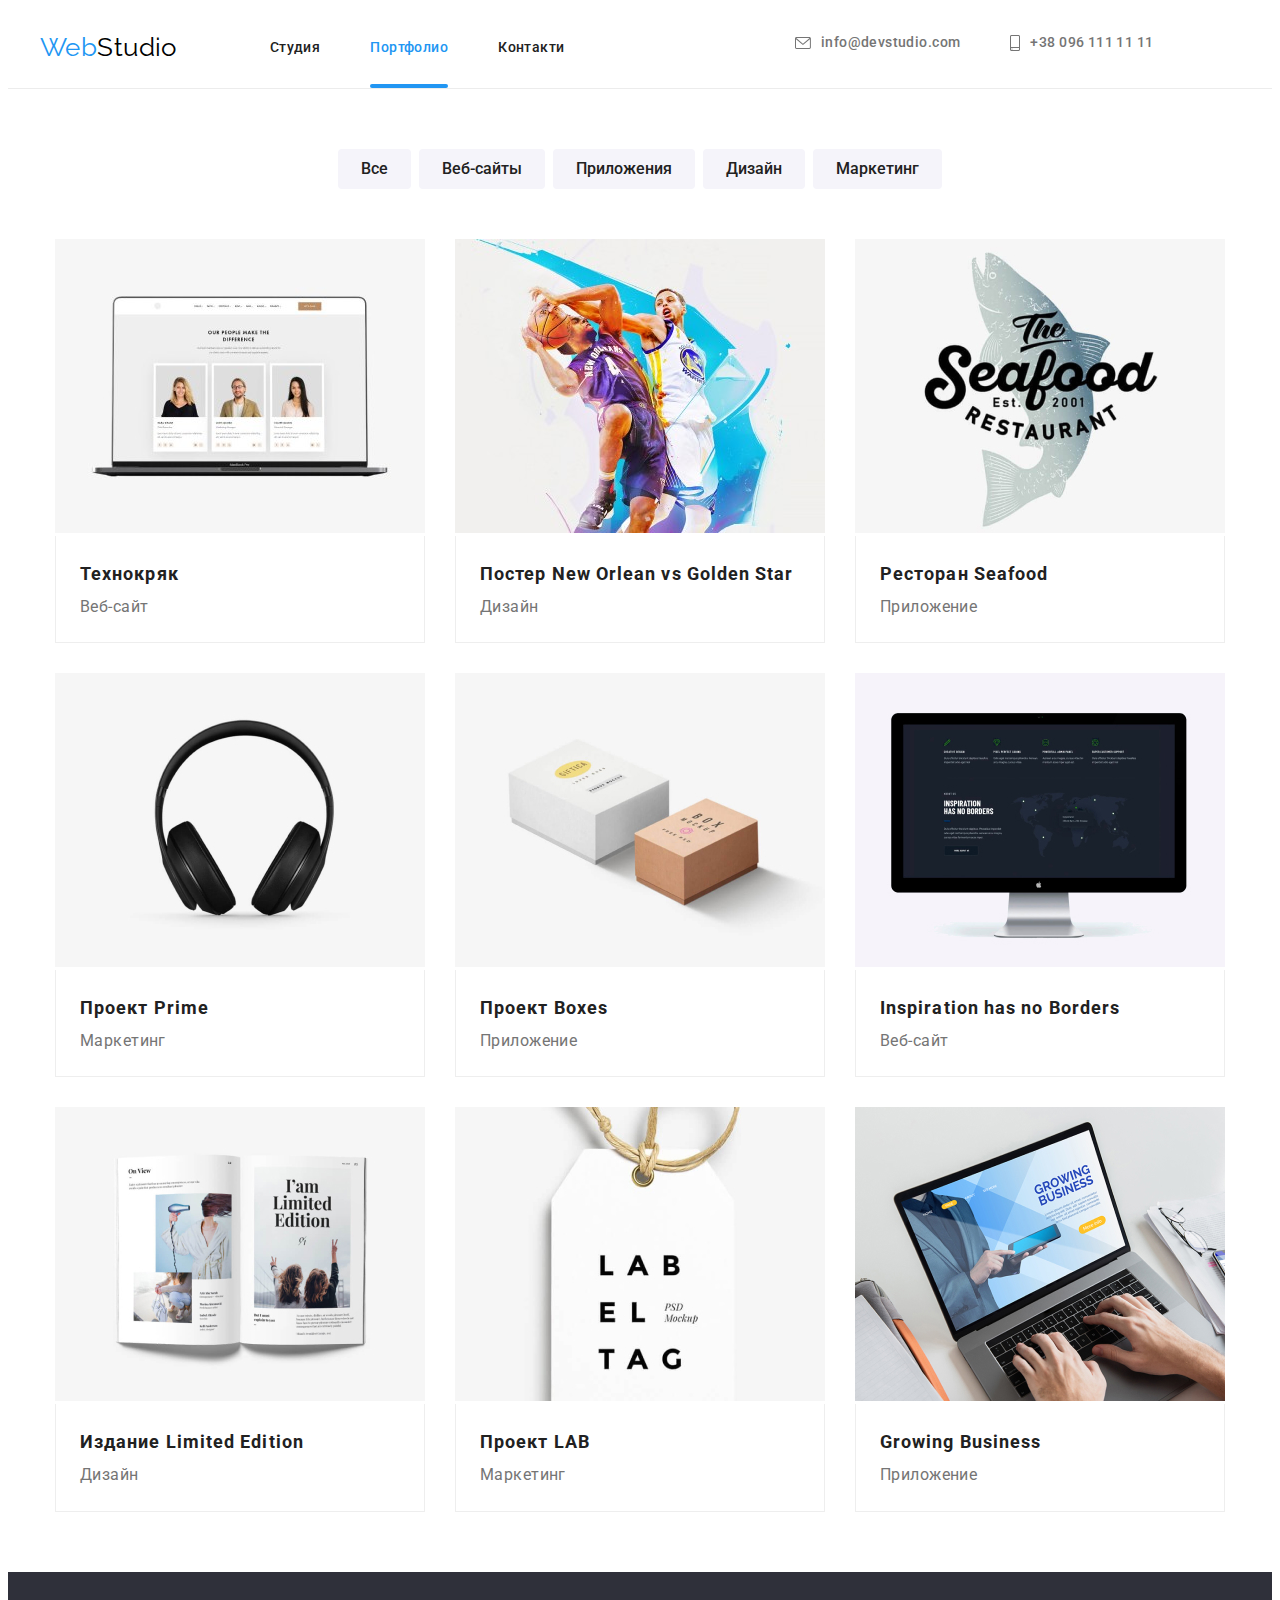
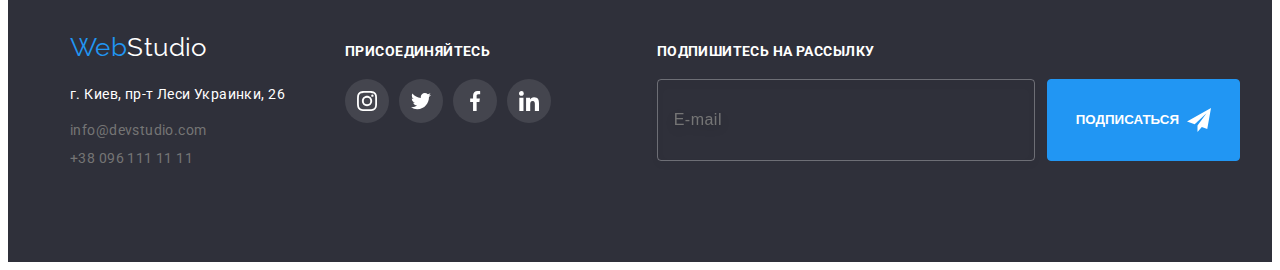
==== commit e3294404: "внесло нове" ====
--- a/portfolio.html
+++ b/portfolio.html
@@ -18,12 +18,11 @@
        
         <a href="./index.html" class="logo header__logo link"> <span>Web</span>Studio </a>
        
-        <button class="menu-btn is-open" type="button" data-menu-button>
-            <svg class="menu-btn__icon" width="40" height="40" aria-label="Переключатель мобильного меню">
-              <use class="menu-btn__icon-open" href="./images/icons.svg#menu"></use>
-              <use class="menu-btn__icon-close" href="./images/icons.svg#menu-close"></use>
-            </svg>
-          </button>
+        <button class="menu-btn" type="button" data-menu-open>
+          <svg class="menu-btn__icon" width="40" height="40" aria-label="Переключатель мобильного меню">
+            <use class="menu-btn__icon-open" href="./images/icons.svg#menu"></use>
+          </svg>
+        </button>
           <nav class="nav">
     
 
@@ -79,13 +78,26 @@
       <ul class="container flex">
         <li class="flex__line">
           <div class="flex__product-thumb">
-            <img
-            src="./images/photo1.jpg"
+            <picture>
+              <source  srcset="./images/Xportfolio/img-1@1x_lg.jpg 1x, 
+                               ./images/Xportfolio/img-1@2x_lg.jpg 2x"
+                               media="(min-width: 1200px)"/>
+              <source  srcset="./images/Xportfolio/img-1@1x_md.jpg 1x,
+                               ./images/Xportfolio/img-1@2x_md.jpg 2x"
+                               media="(min-width: 768px)"/>
+              <source  srcset="./images/Xportfolio/img-1@1x_sm.jpg 1x,
+                               ./images/Xportfolio/img-1@2x_sm.jpg 2x"
+                               media="(max-width: 767px)"/>
+            
+            <img
+            src="./images/Xportfolio/img-1@1x_lg.jpg"
             alt="Команда"
             width="370"/>
             <div class="flex__product-actions">
               <p class="flex__product-text">Ресурс предлагает комплексные предложения с разным уровнем функционала и сервисов. Все это позволит посетителю получить исчерпывающие сведения о компании или частном лице. </p>
             </div>
+      </picture>
+
           </div>
             <div class="flex__line-wrap">
           <h2 class="flex__point">Технокряк</h2>
@@ -95,15 +107,25 @@
 
         <li class="flex__line">
           <div class="flex__product-thumb">
-          <img
-          srcset="./images/Portfolio/img-2@1x_sm.jpg 1x, ./images/Portfolio/img-2@2x_sm.jpg 2x"
-            src="./images/Portfolio/img-2@1x_sm.jpg"
+            <picture>
+              <source  srcset="./images/Xportfolio/img-2@1x_lg.jpg 1x, 
+                               ./images/Xportfolio/img-2@2x_lg.jpg 2x"
+                               media="(min-width: 1200px)"/>
+              <source  srcset="./images/Xportfolio/img-2@1x_md.jpg 1x,
+                               ./images/Xportfolio/img-2@2x_md.jpg 2x"
+                               media="(min-width: 768px)"/>
+              <source  srcset="./images/Xportfolio/img-2@1x_sm.jpg 1x,
+                               ./images/Xportfolio/img-2@2x_sm.jpg 2x"
+                               media="(max-width: 767px)"/>
+            
+            <img
+            src="./images/Xportfolio/img-2@1x_lg.jpg"
             alt="Баскетболісти"
-            width="370"
-            height="294"/>
-            <div class="flex__product-actions">
-              <p class="flex__product-text">Ресурс предлагает комплексные предложения с разным уровнем функционала и сервисов. Все это позволит посетителю получить исчерпывающие сведения о компании или частном лице. </p>
-            </div>
+            width="370"/>
+            <div class="flex__product-actions">
+              <p class="flex__product-text">Ресурс предлагает комплексные предложения с разным уровнем функционала и сервисов. Все это позволит посетителю получить исчерпывающие сведения о компании или частном лице. </p>
+            </div>
+          </picture>
           </div>
             <div class="flex__line-wrap">
           <h2 class="flex__point">Постер New Orlean vs Golden Star</h2>
@@ -113,13 +135,26 @@
 
         <li class="flex__line">
           <div class="flex__product-thumb">
-          <img
-            src="./images/photo3.jpg"
+            <picture>
+              <source  srcset="./images/Xportfolio/img-3@1x_lg.jpg 1x, 
+                               ./images/Xportfolio/img-3@2x_lg.jpg 2x"
+                               media="(min-width: 1200px)"/>
+              <source  srcset="./images/Xportfolio/img-3@1x_md.jpg 1x,
+                               ./images/Xportfolio/img-3@2x_md.jpg 2x"
+                               media="(min-width: 768px)"/>
+              <source  srcset="./images/Xportfolio/img-3@1x_sm.jpg 1x,
+                               ./images/Xportfolio/img-3@2x_sm.jpg 2x"
+                               media="(max-width: 767px)"/>
+            
+            <img
+            src="./images/Xportfolio/img-3@1x_lg.jpg"
+          
             alt="Логотип ресторану"
             width="370"/>
             <div class="flex__product-actions">
               <p class="flex__product-text">Ресурс предлагает комплексные предложения с разным уровнем функционала и сервисов. Все это позволит посетителю получить исчерпывающие сведения о компании или частном лице. </p>
             </div>
+            </picture>
           </div>
             <div class="flex__line-wrap">
           <h2 class="flex__point">Ресторан Seafood</h2>
@@ -129,13 +164,25 @@
         
         <li class="flex__line">
           <div class="flex__product-thumb">
-          <img
-            src="./images/photo4.jpg"
+            <picture>
+              <source  srcset="./images/Xportfolio/img-4@1x_lg.jpg 1x, 
+                               ./images/Xportfolio/img-4@2x_lg.jpg 2x"
+                               media="(min-width: 1200px)"/>
+              <source  srcset="./images/Xportfolio/img-4@1x_md.jpg 1x,
+                               ./images/Xportfolio/img-4@2x_md.jpg 2x"
+                               media="(min-width: 768px)"/>
+              <source  srcset="./images/Xportfolio/img-4@1x_sm.jpg 1x,
+                               ./images/Xportfolio/img-4@2x_sm.jpg 2x"
+                               media="(max-width: 767px)"/>
+            
+            <img
+            src="./images/Xportfolio/img-4@1x_lg.jpg"
             alt="Навушники"
             width="370"/>
             <div class="flex__product-actions">
               <p class="flex__product-text">Ресурс предлагает комплексные предложения с разным уровнем функционала и сервисов. Все это позволит посетителю получить исчерпывающие сведения о компании или частном лице. </p>
             </div>
+          </picture>
           </div>
             <div class="flex__line-wrap">
           <h2 class="flex__point">Проект Prime</h2>
@@ -145,13 +192,25 @@
 
         <li class="flex__line">
           <div class="flex__product-thumb">
-          <img
-            src="./images/photo5.jpg"
+            <picture>
+              <source  srcset="./images/Xportfolio/img-5@1x_lg.jpg 1x, 
+                               ./images/Xportfolio/img-5@2x_lg.jpg 2x"
+                               media="(min-width: 1200px)"/>
+              <source  srcset="./images/Xportfolio/img-5@1x_md.jpg 1x,
+                               ./images/Xportfolio/img-5@2x_md.jpg 2x"
+                               media="(min-width: 768px)"/>
+              <source  srcset="./images/Xportfolio/img-5@1x_sm.jpg 1x,
+                               ./images/Xportfolio/img-5@2x_sm.jpg 2x"
+                               media="(max-width: 767px)"/>
+            
+            <img
+            src="./images/Xportfolio/img-5@1x_lg.jpg"
             alt="Бокси"
             width="370"/>
             <div class="flex__product-actions">
               <p class="flex__product-text">Ресурс предлагает комплексные предложения с разным уровнем функционала и сервисов. Все это позволит посетителю получить исчерпывающие сведения о компании или частном лице. </p>
             </div>
+          </picture>
           </div>
             <div class="flex__line-wrap">
           <h2 class="flex__point">Проект Boxes</h2>
@@ -161,13 +220,25 @@
 
         <li class="flex__line">
           <div class="flex__product-thumb">
-          <img
-            src="./images/photo6.jpg"
+            <picture>
+              <source  srcset="./images/Xportfolio/img-6@1x_lg.jpg 1x, 
+                               ./images/Xportfolio/img-6@2x_lg.jpg 2x"
+                               media="(min-width: 1200px)"/>
+              <source  srcset="./images/Xportfolio/img-6@1x_md.jpg 1x,
+                               ./images/Xportfolio/img-6@2x_md.jpg 2x"
+                               media="(min-width: 768px)"/>
+              <source  srcset="./images/Xportfolio/img-6@1x_sm.jpg 1x,
+                               ./images/Xportfolio/img-6@2x_sm.jpg 2x"
+                               media="(max-width: 767px)"/>
+            
+            <img
+            src="./images/Xportfolio/img-6@1x_lg.jpg"
             alt="Монітор"
             width="370"/>
             <div class="flex__product-actions">
               <p class="flex__product-text">Ресурс предлагает комплексные предложения с разным уровнем функционала и сервисов. Все это позволит посетителю получить исчерпывающие сведения о компании или частном лице. </p>
             </div>
+          </picture>
           </div>
             <div class="flex__line-wrap">
           <h2 class="flex__point">Inspiration has no Borders</h2>
@@ -177,13 +248,25 @@
 
         <li class="flex__line">
           <div class="flex__product-thumb">
-          <img
-            src="./images/photo7.jpg"
+            <picture>
+              <source  srcset="./images/Xportfolio/img-7@1x_lg.jpg 1x, 
+                               ./images/Xportfolio/img-7@2x_lg.jpg 2x"
+                               media="(min-width: 1200px)"/>
+              <source  srcset="./images/Xportfolio/img-7@1x_md.jpg 1x,
+                               ./images/Xportfolio/img-7@2x_md.jpg 2x"
+                               media="(min-width: 768px)"/>
+              <source  srcset="./images/Xportfolio/img-7@1x_sm.jpg 1x,
+                               ./images/Xportfolio/img-7@2x_sm.jpg 2x"
+                               media="(max-width: 767px)"/>
+            
+            <img
+            src="./images/Xportfolio/img-7@1x_lg.jpg"
             alt="Журнал"
             width="370"/>
             <div class="flex__product-actions">
               <p class="flex__product-text">Ресурс предлагает комплексные предложения с разным уровнем функционала и сервисов. Все это позволит посетителю получить исчерпывающие сведения о компании или частном лице. </p>
             </div>
+          </picture>
           </div>
             <div class="flex__line-wrap">
           <h2 class="flex__point">Издание Limited Edition</h2>
@@ -193,13 +276,25 @@
 
         <li class="flex__line">
           <div class="flex__product-thumb">
-          <img
-            src="./images/photo8.jpg"
+            <picture>
+              <source  srcset="./images/Xportfolio/img-8@1x_lg.jpg 1x, 
+                               ./images/Xportfolio/img-8@2x_lg.jpg 2x"
+                               media="(min-width: 1200px)"/>
+              <source  srcset="./images/Xportfolio/img-8@1x_md.jpg 1x,
+                               ./images/Xportfolio/img-8@2x_md.jpg 2x"
+                               media="(min-width: 768px)"/>
+              <source  srcset="./images/Xportfolio/img-8@1x_sm.jpg 1x,
+                               ./images/Xportfolio/img-8@2x_sm.jpg 2x"
+                               media="(max-width: 767px)"/>
+            
+            <img
+            src="./images/Xportfolio/img-8@1x_lg.jpg"
             alt="Бирка"
             width="370"/>
             <div class="flex__product-actions">
               <p class="flex__product-text">Ресурс предлагает комплексные предложения с разным уровнем функционала и сервисов. Все это позволит посетителю получить исчерпывающие сведения о компании или частном лице. </p>
             </div>
+          </picture>
           </div>
             <div class="flex__line-wrap">
           <h2 class="flex__point">Проект LAB</h2>
@@ -209,13 +304,25 @@
 
         <li class="flex__line">
           <div class="flex__product-thumb">
-          <img
-            src="./images/photo9.jpg"
+            <picture>
+              <source  srcset="./images/Xportfolio/img-9@1x_lg.jpg 1x, 
+                               ./images/Xportfolio/img-9@2x_lg.jpg 2x"
+                               media="(min-width: 1200px)"/>
+              <source  srcset="./images/Xportfolio/img-9@1x_md.jpg 1x,
+                               ./images/Xportfolio/img-9@2x_md.jpg 2x"
+                               media="(min-width: 768px)"/>
+              <source  srcset="./images/Xportfolio/img-9@1x_sm.jpg 1x,
+                               ./images/Xportfolio/img-9@2x_sm.jpg 2x"
+                               media="(max-width: 767px)"/>
+            
+            <img
+            src="./images/Xportfolio/img-9@1x_lg.jpg"
             alt="Команда"
             width="370"/>
             <div class="flex__product-actions">
               <p class="flex__product-text">Ресурс предлагает комплексные предложения с разным уровнем функционала и сервисов. Все это позволит посетителю получить исчерпывающие сведения о компании или частном лице. </p>
             </div>
+            </picture>
           </div>
             <div class="flex__line-wrap">
           <h2 class="flex__point">Growing Business</h2>
@@ -324,19 +431,19 @@
   </div>
 </div>
 <!-- Mobile menu -->
-<div class="menu-overlay " data-menu>
+<div class="menu-overlay" data-menu>
   <div class="menu-container">
     <button class="menu-bth" type="button" data-menu-close>
       <svg class="menu-close-bth" width="40" height="40">
-        <use href="./images/icons.svg#menu-"></use>
+        <use class="menu-btn__icon-close" href="./images/icons.svg#menu-close"></use>
       </svg>
     </button>
     <ul class="mobile-nav__list">
       <li class="mobile-nav__item">
-        <a class="mobile-nav__link" href="./index.html">Студия</a>
+        <a class="mobile-nav__link current" href="./index.html">Студия</a>
       </li>
       <li class="mobile-nav__item">
-        <a class="mobile-nav__link current" href="./portfolio.html">Портфолио</a>
+        <a class="mobile-nav__link" href="./portfolio.html">Портфолио</a>
       </li>
       <li class="mobile-nav__item">
         <a class="mobile-nav__link" href="">Контакты</a>
--- a/css/main.min.css
+++ b/css/main.min.css
@@ -1 +1 @@
-:root{--primary-text-color: #757575;--title-text-color: #000000;--accent-color: #2196F3;--additional-color: #FFFFFF;--selective-color: #212121;--button-color: #FFFFFF;--button-bg-color: #2196F3;--footer-bg-color: #2F303A;--button-portfolio-bg-color: #F5F4FA;--primary-br-color: #ffffff;--secondary-bg-color: #E5E5E5}.visually-hidden{-webkit-appearance:none;-moz-appearance:none;appearance:none}.backdrop{position:fixed;top:0;left:0;width:100%;height:100%;z-index:100;background-color:rgba(0,0,0,.2);opacity:1;-webkit-transition:opacity 250ms cubic-bezier(0.4, 0, 0.2, 1);transition:opacity 250ms cubic-bezier(0.4, 0, 0.2, 1)}.backdrop.is-hidden{visibility:hidden;opacity:0;pointer-events:none}.backdrop.is-hidden.modal{-webkit-transform:translate(-50%, -50%) scale(0.9);transform:translate(-50%, -50%) scale(0.9)}body{font-family:Roboto,sans-serif;letter-spacing:.03em;font-size:14px;color:var(--primary-text-color)}ul{list-style:none;margin:0;padding:0}h1,h2,h3,h4,h5,h6,p{margin:0}span{font-size:26px;line-height:1.2;color:var(--accent-color)}.card-set{background-color:var(--additional-color);border-radius:0px 0px 4px 4px;padding-top:30px;padding-bottom:30px;-webkit-box-shadow:0px 1px 3px rgba(0,0,0,.12),0px 1px 1px rgba(0,0,0,.14),0px 2px 1px rgba(0,0,0,.2);box-shadow:0px 1px 3px rgba(0,0,0,.12),0px 1px 1px rgba(0,0,0,.14),0px 2px 1px rgba(0,0,0,.2)}.container{margin-left:auto;margin-right:auto;padding-left:15px;padding-right:15px}@media screen and (min-width: 480px)and (max-width: 767px){.container{width:480px}}@media screen and (min-width: 768px){.container{width:768px}}@media screen and (min-width: 1200px){.container{width:1200px}}.contacts-container{display:-webkit-box;display:-ms-flexbox;display:flex;-webkit-box-align:baseline;-ms-flex-align:baseline;align-items:baseline}@media screen and (min-width: 480px)and (max-width: 767px){.contacts-container{-ms-flex-wrap:wrap;flex-wrap:wrap}}@media screen and (min-width: 768px){.contacts-container{-ms-flex-wrap:wrap;flex-wrap:wrap}}@media screen and (min-width: 1200px){.contacts-container{-ms-flex-wrap:nowrap;flex-wrap:nowrap;width:1200px}}.container .flex{display:-webkit-box;display:-ms-flexbox;display:flex;-ms-flex-wrap:wrap;flex-wrap:wrap;gap:30px}.section{padding-top:94px;padding-bottom:94px}@media screen and (min-width: 480px){.section{padding-top:60px;padding-bottom:60px}}@media screen and (min-width: 768px){.section{padding-top:60px;padding-bottom:60px}}.hero__title{margin-top:0;margin-bottom:30px;font-weight:900;text-transform:uppercase;letter-spacing:.06em;color:var(--additional-color)}@media screen and (min-width: 480px){.hero__title{line-height:1.6;font-size:26px}}@media screen and (min-width: 768px){.hero__title{line-height:1.6;font-size:26px}}@media screen and (min-width: 1200px){.hero__title{font-size:44px;line-height:1.4}}.form__title{display:block;margin-bottom:12px;font-size:20px;line-height:1.15;text-align:center;color:#212121}.feature__title{font-weight:700;font-size:14px;line-height:1.14;text-transform:uppercase;margin-bottom:10px;color:var(--selective-color)}@media screen and (max-width: 480px){.feature__title{text-align:center;-webkit-box-pack:center;-ms-flex-pack:center;justify-content:center}}.work__title{font-weight:700;font-size:36px;line-height:1.2;text-align:center;color:var(--selective-color);margin-bottom:50px}.work__section-title{font-weight:700;font-size:14px;line-height:1.1428571429;text-align:center;letter-spacing:.03em;text-transform:uppercase;color:#fff}.team__title{font-weight:700;font-size:36px;line-height:1.2;text-align:center;color:var(--selective-color);margin-bottom:50px}@media screen and (min-width: 480px){.team__title{font-size:28px}}@media screen and (min-width: 768px){.team__title{font-size:36px}}.clients__title{font-weight:700;font-size:36px;line-height:1.2;text-align:center;color:var(--selective-color);margin-bottom:50px}.footer__title{font-size:14px;line-height:16px;letter-spacing:.03em;text-transform:uppercase;margin-bottom:20px;color:#fff}@media screen and (min-width: 480px){.footer__title{margin-left:60px}}@media screen and (min-width: 1200px){.footer__title{width:1200px}}.hero__button{border:none;border-radius:4px;padding:10px 32px;min-width:200px;text-align:center;font-family:inherit;cursor:pointer;font-weight:700;font-size:16px;line-height:1.88;letter-spacing:.06em;color:var(--button-color);background-color:var(--button-bg-color);-webkit-transition:color 250ms cubic-bezier(0.4, 0, 0.2, 1),background-color 250ms cubic-bezier(0.4, 0, 0.2, 1);transition:color 250ms cubic-bezier(0.4, 0, 0.2, 1),background-color 250ms cubic-bezier(0.4, 0, 0.2, 1)}.button__close{position:absolute;top:8px;right:8px;display:-webkit-box;display:-ms-flexbox;display:flex;border:none;-webkit-box-align:center;-ms-flex-align:center;align-items:center;-webkit-box-pack:center;-ms-flex-pack:center;justify-content:center;border-radius:50%;background-color:#fff;outline:1px solid rgba(0,0,0,.1);height:30px;width:30px;cursor:pointer}.button__portfolio{border:1px solid rgba(0,0,0,0);display:inline-block;border-radius:4px;padding:6px 22px;text-align:center;font-family:inherit;cursor:pointer;font-weight:500;font-size:16px;line-height:1.6;color:var(--selective-color);background-color:var(--button-portfolio-bg-color);-webkit-transition:color 250ms cubic-bezier(0.4, 0, 0.2, 1),background-color 250ms cubic-bezier(0.4, 0, 0.2, 1),-webkit-box-shadow 250ms cubic-bezier(0.4, 0, 0.2, 1);transition:color 250ms cubic-bezier(0.4, 0, 0.2, 1),background-color 250ms cubic-bezier(0.4, 0, 0.2, 1),-webkit-box-shadow 250ms cubic-bezier(0.4, 0, 0.2, 1);transition:color 250ms cubic-bezier(0.4, 0, 0.2, 1),background-color 250ms cubic-bezier(0.4, 0, 0.2, 1),box-shadow 250ms cubic-bezier(0.4, 0, 0.2, 1);transition:color 250ms cubic-bezier(0.4, 0, 0.2, 1),background-color 250ms cubic-bezier(0.4, 0, 0.2, 1),box-shadow 250ms cubic-bezier(0.4, 0, 0.2, 1),-webkit-box-shadow 250ms cubic-bezier(0.4, 0, 0.2, 1)}.button__portfolio:hover,.button__portfolio:focus{color:var(--additional-color);background-color:var(--accent-color);-webkit-box-shadow:0px 1px 3px rgba(0,0,0,.12),0px 1px 1px rgba(0,0,0,.14),0px 2px 1px rgba(0,0,0,.2);box-shadow:0px 1px 3px rgba(0,0,0,.12),0px 1px 1px rgba(0,0,0,.14),0px 2px 1px rgba(0,0,0,.2)}.basic__bth-link{display:-webkit-inline-box;display:-ms-inline-flexbox;display:inline-flex;-webkit-box-align:center;-ms-flex-align:center;align-items:center;-webkit-box-pack:center;-ms-flex-pack:center;justify-content:center;padding:10px 52px;margin-top:30px;background-color:#2196f3;-webkit-box-shadow:0px 4px 4px rgba(0,0,0,.15);box-shadow:0px 4px 4px rgba(0,0,0,.15);border-radius:4px;cursor:pointer;border:none;color:#fff;font-weight:700;font-size:16px;line-height:1.9}.basic__bth-link--:hover,.basic__bth-link--:focus{background-color:#188ce8}.basic__bth-link--link{-webkit-transition:color 250ms cubic-bezier(0.4, 0, 0.2, 1),baground-color 250ms cubic-bezier(0.4, 0, 0.2, 1),-webkit-box-shadow 250ms cubic-bezier(0.4, 0, 0.2, 1);transition:color 250ms cubic-bezier(0.4, 0, 0.2, 1),baground-color 250ms cubic-bezier(0.4, 0, 0.2, 1),-webkit-box-shadow 250ms cubic-bezier(0.4, 0, 0.2, 1);transition:color 250ms cubic-bezier(0.4, 0, 0.2, 1),baground-color 250ms cubic-bezier(0.4, 0, 0.2, 1),box-shadow 250ms cubic-bezier(0.4, 0, 0.2, 1);transition:color 250ms cubic-bezier(0.4, 0, 0.2, 1),baground-color 250ms cubic-bezier(0.4, 0, 0.2, 1),box-shadow 250ms cubic-bezier(0.4, 0, 0.2, 1),-webkit-box-shadow 250ms cubic-bezier(0.4, 0, 0.2, 1)}.footer__basic-bth{display:-webkit-inline-box;display:-ms-inline-flexbox;display:inline-flex;-webkit-box-align:center;-ms-flex-align:center;align-items:center;gap:8px;padding:10px 28px;min-height:50px;color:#fff;font-weight:700;text-transform:uppercase;background-color:#2196f3;border:1px solid #2196f3;border-radius:4px;cursor:pointer}.modal{position:absolute;top:50%;left:50%;-webkit-transform:translate(-50%, -50%);transform:translate(-50%, -50%);padding:40px;min-width:528px;min-height:581px;border-radius:4px;-webkit-box-shadow:0px 1px 3px rgba(0,0,0,.12),0px 1px 1px rgba(0,0,0,.14),0px 2px 1px rgba(0,0,0,.2);box-shadow:0px 1px 3px rgba(0,0,0,.12),0px 1px 1px rgba(0,0,0,.14),0px 2px 1px rgba(0,0,0,.2);background-color:#fff;opacity:1;scale:1;-webkit-transition:-webkit-transform 250ms cubic-bezier(0.4, 0, 0.2, 1);transition:-webkit-transform 250ms cubic-bezier(0.4, 0, 0.2, 1);transition:transform 250ms cubic-bezier(0.4, 0, 0.2, 1);transition:transform 250ms cubic-bezier(0.4, 0, 0.2, 1), -webkit-transform 250ms cubic-bezier(0.4, 0, 0.2, 1);visibility:visible}.modal__form{text-align:center}.register__group{margin-bottom:20px}.modal__form-group{position:relative;display:block}.modal__form-group:not(:last-child){margin-bottom:10px}.modal__form-input{width:100%;padding:12px;padding-left:39px;color:#000;border:1px solid rgba(33,33,33,.2);outline:rgba(0,0,0,0);-webkit-transition:border-color 250ms cubic-bezier(0.4, 0, 0.2, 1);transition:border-color 250ms cubic-bezier(0.4, 0, 0.2, 1);border-radius:4px}.modal__form-input:hover,.modal__form-input:focus{border-color:var(--accent-color)}.user__comment{resize:none;padding:12px 16px;height:120px}.user__comment{width:100%;padding:12px;padding-left:39px;color:#000;border:1px solid rgba(33,33,33,.2);outline:rgba(0,0,0,0);-webkit-transition:border-color 250ms cubic-bezier(0.4, 0, 0.2, 1);transition:border-color 250ms cubic-bezier(0.4, 0, 0.2, 1);border-radius:4px}.user__comment:hover,.user__comment:focus{border-color:var(--accent-color)}.modal__form-label{display:block;padding-left:2px;margin-bottom:4px;text-align:left;font-size:12px;line-height:1.1666666667;letter-spacing:.01em;font-family:Roboto;font-style:Regular;color:var(--primary-text-color)}.modal__icon{position:absolute;top:29px;left:10px;-webkit-transition:fill 250ms cubic-bezier(0.4, 0, 0.2, 1);transition:fill 250ms cubic-bezier(0.4, 0, 0.2, 1)}.modal__form-input:hover+.modal__icon,.modal__form-input:focus+.modal__icon{fill:var(--accent-color)}.agreement__group{display:-webkit-box;display:-ms-flexbox;display:flex;-webkit-box-align:center;-ms-flex-align:center;align-items:center;-webkit-box-pack:center;-ms-flex-pack:center;justify-content:center;gap:8px;margin-bottom:20px}.agreement__text{color:var(--primary-text-color);font-size:14px;line-height:1.71;letter-spacing:.03em}.agreement__link{color:var(--accent-color)}.checkbox{display:-webkit-box;display:-ms-flexbox;display:flex;-webkit-box-pack:center;-ms-flex-pack:center;justify-content:center}.checkbox:hover,.checkbox:focus{fill:var(--accent-color)}.agreement__form-group{display:-webkit-box;display:-ms-flexbox;display:flex;-webkit-box-align:center;-ms-flex-align:center;align-items:center;-webkit-box-pack:center;-ms-flex-pack:center;justify-content:center;gap:7px}.agreement__icon-check{border-radius:2px;opacity:0;position:absolute;-webkit-transition:opacity 250ms cubic-bezier(0.4, 0, 0.2, 1);transition:opacity 250ms cubic-bezier(0.4, 0, 0.2, 1);opacity:0}.agreement__check:checked+.agreement__icon .agreement__icon-check{opacity:1}.agreement__check:checked+.agreement__icon .agreement__icon-uncheck{opacity:0}.menu-btn{margin-left:auto;display:-webkit-box;display:-ms-flexbox;display:flex;-webkit-box-pack:center;-ms-flex-pack:center;justify-content:center;-webkit-box-align:center;-ms-flex-align:center;align-items:center;padding:0;width:40px;height:40px;cursor:pointer;z-index:99;background-color:rgba(0,0,0,0);border:rgba(0,0,0,0);outline:rgba(0,0,0,0)}.menu-btn:hover,.menu-btn:focus{fill:#2196f3}.menu-btn__icon-open{opacity:1;width:24px;height:16px}.menu-btn__icon-close{opacity:0}.menu-btn.is-open .menu-btn__icon-close{opacity:1;display:none}.menu-overlay.is-open{opacity:1;pointer-events:initial;visibility:visible}@media screen and (min-width: 480px){.menu-overlay.is-open{width:480px;display:-webkit-box;display:-ms-flexbox;display:flex}}@media screen and (min-width: 768px){.menu-overlay.is-open{width:738px;display:none}}@media screen and (min-width: 1200px){.menu-overlay.is-open{width:1200px;display:none}}.menu-overlay{position:fixed;top:0;left:0;background-color:rgba(0,0,0,.2);width:100%;height:100%;z-index:100%;opacity:0;pointer-events:none;visibility:hidden}.menu-container{display:-webkit-box;display:-ms-flexbox;display:flex;-webkit-box-orient:vertical;-webkit-box-direction:normal;-ms-flex-direction:column;flex-direction:column;width:100%;height:100%;background-color:#fff;padding-top:48px;padding-right:40px;padding-left:40px;padding-bottom:48px;-webkit-transform:translateX(100%);transform:translateX(100%);-webkit-transition:-webkit-transform 250ms cubic-bezier(0.4, 0, 0.2, 1);transition:-webkit-transform 250ms cubic-bezier(0.4, 0, 0.2, 1);transition:transform 250ms cubic-bezier(0.4, 0, 0.2, 1);transition:transform 250ms cubic-bezier(0.4, 0, 0.2, 1), -webkit-transform 250ms cubic-bezier(0.4, 0, 0.2, 1)}.menu-overlay.is-open .menu-container{-webkit-transform:translateX(0);transform:translateX(0)}.menu-bth{position:absolute;width:40px;height:40px;padding:0;display:-webkit-inline-box;display:-ms-inline-flexbox;display:inline-flex;-webkit-box-align:center;-ms-flex-align:center;align-items:center;-webkit-box-pack:center;-ms-flex-pack:center;justify-content:center;background-color:rgba(0,0,0,0);border:none;cursor:pointer;top:21px;right:21px}.mobile-nav__list{padding-left:0;margin-top:0;margin-bottom:0;list-style:none}.mobile-nav__item{margin-bottom:32px;font-style:normal;font-weight:500;font-size:40px;line-height:1.17;letter-spacing:.02em;text-decoration:none}.mobile-nav__link{color:#212121;text-decoration:none}.mobile-nav__link.current{color:#2196f3;position:relative}.menu-contacts{display:-webkit-box;display:-ms-flexbox;display:flex;-webkit-box-orient:vertical;-webkit-box-direction:normal;-ms-flex-direction:column;flex-direction:column;gap:32px}.menu-phone{margin-bottom:30px}.menu-phone-link{font-style:normal;font-weight:500;font-size:34px;line-height:1.2;letter-spacing:.02em;text-decoration:none;color:#2196f3}.menu-mail{margin-bottom:64px}.menu-mail-link{font-style:normal;font-weight:500;font-size:24px;line-height:1.1;letter-spacing:.02em;text-decoration:none;color:#757575}.mobile-social-list{display:-webkit-box;display:-ms-flexbox;display:flex;-ms-flex-wrap:wrap;flex-wrap:wrap;font-size:18px;font-weight:500;line-height:1.2;letter-spacing:.02em;text-align:left;gap:10px}.mobile-social-item{margin-right:10px;margin-top:10px}.mobile-socials-link{display:block;padding-right:10px;border-right:1px solid rgba(33,33,33,.2);text-decoration:none;color:#2196f3}.mobile-menu__grop{margin-top:auto}.header{border-bottom:1px solid #ececec}@media screen and (max-width: 767px){.header{padding:10px 0}}.header__container{display:-webkit-box;display:-ms-flexbox;display:flex;-webkit-box-align:center;-ms-flex-align:center;align-items:center}.header__logo{font-family:Raleway,cursive;font-size:26px;line-height:1.2px;color:var(--title-text-color);text-decoration:none}@media screen and (min-width: 768px){.menu-btn{display:none}}.nav{-webkit-box-align:center;-ms-flex-align:center;align-items:center}@media screen and (min-width: 480px){.nav{display:none}}@media screen and (min-width: 768px){.nav{display:-webkit-box;display:-ms-flexbox;display:flex}}@media screen and (min-width: 1200px){.nav{width:1200px;display:-webkit-box;display:-ms-flexbox;display:flex}}.nav-site{display:-webkit-box;display:-ms-flexbox;display:flex;margin-left:93px}.nav__item{margin-right:50px}.nav__item:last-child{margin-right:0}.nav__link{display:block;padding-top:32px;padding-bottom:32px;font-weight:500;font-size:14px;line-height:1.14;color:var(--selective-color);text-decoration:none;-webkit-transition:color 250ms cubic-bezier(0.4, 0, 0.2, 1);transition:color 250ms cubic-bezier(0.4, 0, 0.2, 1)}.nav__link:hover,.nav__link:focus{color:var(--accent-color)}.nav__link--current{position:relative;color:var(--accent-color)}.nav__link--current::after{content:"";display:block;width:100%;height:4px;background-color:var(--accent-color);border-radius:2px;position:absolute;left:0;bottom:0}.nav-auth{-webkit-box-align:center;-ms-flex-align:center;align-items:center;-webkit-box-pack:center;-ms-flex-pack:center;justify-content:center;margin-left:auto;gap:50px}@media screen and (max-width: 767px){.nav-auth{display:none}}@media screen and (min-width: 1200px){.nav-auth{width:1200px;display:-webkit-box;display:-ms-flexbox;display:flex}}.nav__contacts:last-child{margin-right:0}.nav__contacts-link{display:-webkit-box;display:-ms-flexbox;display:flex;-webkit-box-align:center;-ms-flex-align:center;align-items:center;font-weight:500;font-size:14px;line-height:1.14;color:var(--primary-text-color);text-decoration:none;-webkit-transition:color 250ms cubic-bezier(0.4, 0, 0.2, 1);transition:color 250ms cubic-bezier(0.4, 0, 0.2, 1);margin-bottom:10px;margin-right:84px}.nav__contacts-link:hover,.nav__contacts-link:focus{color:var(--accent-color)}.nav__contact-icon{margin-right:10px;fill:#757575}.nav__contacts:hover .nav__contact-icon,.nav__contacts:focus .nav__contact-icon{fill:var(--accent-color)}.hero{text-align:center;background-color:#2f303a;max-width:1600px;margin-left:auto;margin-right:auto;outline:1px solid #000;background-image:-webkit-gradient(linear, left top, right top, from(rgba(47, 48, 58, 0.4)), to(rgba(47, 48, 58, 0.4))),url("../images/juniors.jpg");background-image:linear-gradient(to right, rgba(47, 48, 58, 0.4), rgba(47, 48, 58, 0.4)),url("../images/juniors.jpg");background-size:cover;background-repeat:no-repeat;background-position:center}@media screen and (min-width: 480px){.hero{padding-top:118px;padding-bottom:118px}}@media screen and (min-width: 768px){.hero{padding-top:118px;padding-bottom:118px}}@media screen and (min-width: 1200px){.hero{padding-top:200px;padding-bottom:200px}}.feature{padding-bottom:60px;padding-top:60px}.feature__list{display:-webkit-box;display:-ms-flexbox;display:flex;gap:30px}.feature__list .list__item{width:270px}@media screen and (min-width: 480px){.feature__list{-webkit-box-orient:vertical;-webkit-box-direction:normal;-ms-flex-direction:column;flex-direction:column}}@media screen and (min-width: 768px){.feature__list{-ms-flex-preferred-size:calc((100% - 30px)/2);flex-basis:calc((100% - 30px)/2);width:354px}}@media screen and (min-width: 1200px){.feature__list{width:1200px;-webkit-box-orient:horizontal;-webkit-box-direction:normal;-ms-flex-direction:row;flex-direction:row}}.feature__text{line-height:1.71;line-height:24px;font-weight:400}.feature__icon{width:70px;height:70px;margin:auto}.feature__item{width:100%;margin-bottom:30px}.feature__item-icon{display:-webkit-box;display:-ms-flexbox;display:flex;-webkit-box-align:center;-ms-flex-align:center;align-items:center;-webkit-box-pack:center;-ms-flex-pack:center;justify-content:center;gap:30px;margin-bottom:30px;background-color:#f5f4fa;width:100%;height:120px;border-radius:4px}.work{padding-bottom:0}@media screen and (min-width: 480px){.work{display:none}}@media screen and (min-width: 768px){.work{display:none}}@media screen and (min-width: 1200px){.work{display:-webkit-box;display:-ms-flexbox;display:flex}}.work__list{display:-webkit-box;display:-ms-flexbox;display:flex}.work__item{position:relative}.work__item:not(:last-child){margin-right:30px}.work__section-img{position:absolute;bottom:0;left:0;padding:27px 10px;width:100%;background-color:rgba(47,48,58,.8)}.team{background-color:#f5f4fa}.team__list{display:-webkit-box;display:-ms-flexbox;display:flex;gap:30px}@media screen and (min-width: 480px){.team__list{-ms-flex-wrap:wrap;flex-wrap:wrap}}@media screen and (min-width: 768px){.team__list{-ms-flex-wrap:wrap;flex-wrap:wrap}}@media screen and (min-width: 1200px){.team__list{width:270px;-ms-flex-wrap:nowrap;flex-wrap:nowrap}}.team__junior{text-align:center}.team__junior:last-child{margin-right:0}@media screen and (min-width: 480px){.team__junior{width:450px}}@media screen and (min-width: 768px){.team__junior{width:354px}}@media screen and (min-width: 1200px){.team__junior{width:270px}}.team__icon{display:block}@media screen and (min-width: 480px){.team__icon{width:450px}}@media screen and (min-width: 768px){.team__icon{width:354px}}@media screen and (min-width: 1200px){.team__icon{width:270px}}.team__person{text-align:center;font-weight:500;font-size:16px;line-height:1.2;color:var(--selective-color);margin-bottom:10px}.team__profession{text-align:center;font-size:16px;line-height:1.2;color:var(--primary-text-color);margin-bottom:16px}.socials__list{display:-webkit-box;display:-ms-flexbox;display:flex;-ms-flex-wrap:wrap;flex-wrap:wrap;-webkit-box-align:center;-ms-flex-align:center;align-items:center;-webkit-box-pack:center;-ms-flex-pack:center;justify-content:center;gap:10px}.socials__link{display:-webkit-box;display:-ms-flexbox;display:flex;-webkit-box-align:center;-ms-flex-align:center;align-items:center;-webkit-box-pack:center;-ms-flex-pack:center;justify-content:center;width:44px;height:44px;background-color:#fff;border-radius:50%;-webkit-transition:background-color 250ms cubic-bezier(0.4, 0, 0.2, 1);transition:background-color 250ms cubic-bezier(0.4, 0, 0.2, 1)}.socials__link:hover{background-color:#2196f3}.socials__icon{fill:#afb1b8;-webkit-transition:fill 250ms cubic-bezier(0.4, 0, 0.2, 1);transition:fill 250ms cubic-bezier(0.4, 0, 0.2, 1)}.socials__link:hover .socials__icon{fill:#fff}.clients{background-color:#fff}.clients__list{-webkit-box-align:center;-ms-flex-align:center;align-items:center;gap:30px}@media screen and (min-width: 480px){.clients__list{-ms-flex-wrap:wrap;flex-wrap:wrap;display:-webkit-box;display:-ms-flexbox;display:flex;text-align:center;-webkit-box-pack:center;-ms-flex-pack:center;justify-content:center}}@media screen and (min-width: 768px){.clients__list{width:738px;-ms-flex-wrap:wrap;flex-wrap:wrap}}@media screen and (min-width: 1200px){.clients__list{width:1200px;display:-webkit-box;display:-ms-flexbox;display:flex}}.clients__link{display:-webkit-box;display:-ms-flexbox;display:flex;-webkit-box-align:center;-ms-flex-align:center;align-items:center;-webkit-box-pack:center;-ms-flex-pack:center;justify-content:center;border:1px solid #afb1b8;border-radius:4px;width:100%;height:100%}.clients__link:hover,.clients__link:focus{border:1px solid var(--button-bg-color)}.clients__item{width:170px;height:92px}@media screen and (max-width: 1199px)and (min-width: 767px){.clients__item{width:226px}}.clients__icon{fill:#afb1b8;width:106px;height:60px;-webkit-transition:fill 250ms cubic-bezier(0.4, 0, 0.2, 1);transition:fill 250ms cubic-bezier(0.4, 0, 0.2, 1)}.clients__link:hover .clients__icon,.clients__link:focus .clients__icon{fill:var(--accent-color)}.footer{padding:60px 0;background-color:var(--footer-bg-color)}@media screen and (min-width: 480px){.footer{text-align:center;-webkit-box-pack:center;-ms-flex-pack:center;justify-content:center}}@media screen and (min-width: 768px){.footer{text-align:center;-webkit-box-pack:center;-ms-flex-pack:center;justify-content:center}}@media screen and (min-width: 1200px){.footer{text-align:left;-webkit-box-pack:left;-ms-flex-pack:left;justify-content:left}}.logo__two{font-family:Raleway,cursive;font-size:26px;line-height:1.2;color:var(--additional-color);text-decoration:none}@media screen and (min-width: 480px){.logo__two{text-align:center;-webkit-box-pack:center;-ms-flex-pack:center;justify-content:center}}@media screen and (min-width: 768px){.logo__two{text-align:center;-webkit-box-pack:center;-ms-flex-pack:center;justify-content:center}}@media screen and (min-width: 1200px){.logo__two{text-align:left;-webkit-box-pack:left;-ms-flex-pack:left;justify-content:left}}.footer__address-list{margin-top:20px;margin-bottom:9px;font-style:normal;line-height:1.71;color:var(--additional-color)}.footer__separator-item{font-weight:400;font-size:14px;line-height:2;color:var(--primary-text-color);text-decoration:none;-webkit-transition:color 250ms cubic-bezier(0.4, 0, 0.2, 1);transition:color 250ms cubic-bezier(0.4, 0, 0.2, 1)}.footer__separator-item:hover,.footer__separator-item:focus{color:var(--accent-color)}.footer__separator:not(:last-child){margin-bottom:9px}@media screen and (min-width: 480px){.footer__section{margin-left:120px;margin-bottom:30px}}@media screen and (min-width: 768px){.footer__section{margin-left:30px}}.footer__right--block{margin-left:70px}@media screen and (min-width: 768px){.footer__right--block{margin-left:170px}}@media screen and (min-width: 1200px){.footer__right--block{margin-left:0px}}.footer__social-list{display:-webkit-box;display:-ms-flexbox;display:flex;-webkit-box-align:center;-ms-flex-align:center;align-items:center;-webkit-box-pack:center;-ms-flex-pack:center;justify-content:center;gap:10px;fill:#fff}@media screen and (min-width: 480px){.footer__social-list{margin-bottom:60px;margin-left:60px}}.footer__social-link{display:-webkit-box;display:-ms-flexbox;display:flex;text-align:center;-webkit-box-align:center;-ms-flex-align:center;align-items:center;-webkit-box-pack:center;-ms-flex-pack:center;justify-content:center;width:44px;height:44px;color:var(--additional-color);background-color:rgba(255,255,255,.1);border-radius:50%;-webkit-transition:background-color 250ms cubic-bezier(0.4, 0, 0.2, 1),fill 250ms cubic-bezier(0.4, 0, 0.2, 1);transition:background-color 250ms cubic-bezier(0.4, 0, 0.2, 1),fill 250ms cubic-bezier(0.4, 0, 0.2, 1)}.footer__social-link:hover,.footer__social-link:focus{background-color:var(--accent-color)}.footer__social-link:hover:hover .socials__icon,.footer__social-link:focus:hover .socials__icon{fill:#fff}.footer__subscription{margin-top:0}@media screen and (min-width: 768px)and (max-width: 1199px){.footer__subscription{margin-top:30px;display:-webkit-box;display:-ms-flexbox;display:flex;-webkit-box-orient:vertical;-webkit-box-direction:normal;-ms-flex-direction:column;flex-direction:column;text-align:center;-webkit-box-pack:center;-ms-flex-pack:center;justify-content:center}}@media screen and (min-width: 1200px){.footer__subscription{margin-left:auto}}.footer__slogan{font-size:14px;line-height:16px;letter-spacing:.03em;text-transform:uppercase;margin-bottom:20px;color:#fff}@media screen and (min-width: 480px)and (max-width: 767px){.footer__slogan{text-align:center;-webkit-box-pack:center;-ms-flex-pack:center;justify-content:center;display:-webkit-box;display:-ms-flexbox;display:flex;-ms-flex-wrap:wrap;flex-wrap:wrap}}.footer__user-name{width:358px;height:50px;padding-top:15px;padding-bottom:15px;padding-left:16px;margin-right:auto;border-radius:4px;border:1px solid rgba(255,255,255,.3);-webkit-filter:drop-shadow(0px 4px 4px rgba(0, 0, 0, 0.15));filter:drop-shadow(0px 4px 4px rgba(0, 0, 0, 0.15));background-color:rgba(0,0,0,0)}.footer__user-name[placeholder]{outline:rgba(0,0,0,0);font-size:16px;line-height:1.25;letter-spacing:.03em;color:rgba(255,255,255,.6)}@media screen and (min-width: 480px){.footer__user-name{width:450px}}@media screen and (min-width: 768px){.footer__user-name{width:450px;margin-left:150px}}@media screen and (min-width: 1200px){.footer__user-name{width:358px}}.footer__form{display:-webkit-box;display:-ms-flexbox;display:flex;gap:12px}@media screen and (min-width: 480px){.footer__form{width:480px;-webkit-box-orient:vertical;-webkit-box-direction:normal;-ms-flex-direction:column;flex-direction:column;-webkit-box-align:center;-ms-flex-align:center;align-items:center;-webkit-box-pack:center;-ms-flex-pack:center;justify-content:center}}@media screen and (min-width: 768px){.footer__form{width:738px;-webkit-box-orient:vertical;-webkit-box-direction:normal;-ms-flex-direction:column;flex-direction:column;-webkit-box-align:center;-ms-flex-align:center;align-items:center;-webkit-box-pack:center;-ms-flex-pack:center;justify-content:center}}.tack{display:-webkit-box;display:-ms-flexbox;display:flex;-ms-flex-wrap:wrap;flex-wrap:wrap;-webkit-box-align:baseline;-ms-flex-align:baseline;align-items:baseline;gap:8px;margin-bottom:50px}@media screen and (min-width: 768px){.tack{-webkit-box-pack:center;-ms-flex-pack:center;justify-content:center}}@media screen and (min-width: 1200px){.tack{-webkit-box-pack:center;-ms-flex-pack:center;justify-content:center}}.flex__line:hover{-webkit-box-shadow:0px 1px 1px rgba(0,0,0,.12),0px 4px 4px rgba(0,0,0,.06),1px 4px 6px rgba(0,0,0,.16);box-shadow:0px 1px 1px rgba(0,0,0,.12),0px 4px 4px rgba(0,0,0,.06),1px 4px 6px rgba(0,0,0,.16)}@media screen and (min-width: 768px){.flex__line{width:354px}}@media screen and (min-width: 1200px){.flex__line{width:370px}}.flex__product-thumb{position:relative;overflow:hidden}.flex__product-actions{top:0;left:0;width:100%;height:100%;position:absolute;-webkit-transform:translateY(100%);transform:translateY(100%);-webkit-transition:-webkit-transform 250ms cubic-bezier(0.4, 0, 0.2, 1);transition:-webkit-transform 250ms cubic-bezier(0.4, 0, 0.2, 1);transition:transform 250ms cubic-bezier(0.4, 0, 0.2, 1);transition:transform 250ms cubic-bezier(0.4, 0, 0.2, 1), -webkit-transform 250ms cubic-bezier(0.4, 0, 0.2, 1);background-color:rgba(33,150,243,.9)}.flex__line:hover .flex__product-actions{-webkit-transform:translateY(0);transform:translateY(0)}.flex__product-text{font-weight:400;font-size:18px;line-height:1.56;padding:63px 24px;letter-spacing:.03em;color:#fff}.flex__line:hover .flex__product-text,.flex__line:focus .flex__product-text{-webkit-transform:translateY(0);transform:translateY(0)}.flex__line-wrap{padding:20px 24px;border:1px solid #eee;border-top:none}.flex__point{font-weight:700;font-size:18px;line-height:2;letter-spacing:.06em;color:var(--selective-color)}.flex__article{font-size:16px;line-height:1.9;color:var(--primary-text-color)}/*# sourceMappingURL=main.min.css.map */+:root{--primary-text-color: #757575;--title-text-color: #000000;--accent-color: #2196F3;--additional-color: #FFFFFF;--selective-color: #212121;--button-color: #FFFFFF;--button-bg-color: #2196F3;--footer-bg-color: #2F303A;--button-portfolio-bg-color: #F5F4FA;--primary-br-color: #ffffff;--secondary-bg-color: #E5E5E5}.visually-hidden{-webkit-appearance:none;-moz-appearance:none;appearance:none}.backdrop{position:fixed;top:0;left:0;width:100%;height:100%;z-index:100;background-color:rgba(0,0,0,.2);opacity:1;-webkit-transition:opacity 250ms cubic-bezier(0.4, 0, 0.2, 1);transition:opacity 250ms cubic-bezier(0.4, 0, 0.2, 1)}.backdrop.is-hidden{visibility:hidden;opacity:0;pointer-events:none}.backdrop.is-hidden.modal{-webkit-transform:translate(-50%, -50%) scale(0.9);transform:translate(-50%, -50%) scale(0.9)}body{font-family:Roboto,sans-serif;letter-spacing:.03em;font-size:14px;color:var(--primary-text-color)}ul{list-style:none;margin:0;padding:0}h1,h2,h3,h4,h5,h6,p{margin:0}span{font-size:26px;line-height:1.2;color:var(--accent-color)}.card-set{background-color:var(--additional-color);border-radius:0px 0px 4px 4px;padding-top:30px;padding-bottom:30px;-webkit-box-shadow:0px 1px 3px rgba(0,0,0,.12),0px 1px 1px rgba(0,0,0,.14),0px 2px 1px rgba(0,0,0,.2);box-shadow:0px 1px 3px rgba(0,0,0,.12),0px 1px 1px rgba(0,0,0,.14),0px 2px 1px rgba(0,0,0,.2)}.container{margin-left:auto;margin-right:auto;padding-left:15px;padding-right:15px}@media screen and (min-width: 480px)and (max-width: 767px){.container{width:480px}}@media screen and (min-width: 768px){.container{width:768px}}@media screen and (min-width: 1200px){.container{width:1200px}}.contacts-container{display:-webkit-box;display:-ms-flexbox;display:flex;-webkit-box-align:baseline;-ms-flex-align:baseline;align-items:baseline}@media screen and (min-width: 480px)and (max-width: 767px){.contacts-container{-ms-flex-wrap:wrap;flex-wrap:wrap}}@media screen and (min-width: 768px){.contacts-container{-ms-flex-wrap:wrap;flex-wrap:wrap}}.container .flex{display:-webkit-box;display:-ms-flexbox;display:flex;-ms-flex-wrap:wrap;flex-wrap:wrap;gap:30px}.section{padding-top:94px;padding-bottom:94px}@media screen and (min-width: 480px){.section{padding-top:60px;padding-bottom:60px}}@media screen and (min-width: 768px){.section{padding-top:60px;padding-bottom:60px}}.hero__title{margin-top:0;margin-bottom:30px;font-weight:900;text-transform:uppercase;letter-spacing:.06em;color:var(--additional-color)}@media screen and (min-width: 480px){.hero__title{line-height:1.6;font-size:26px}}@media screen and (min-width: 768px){.hero__title{line-height:1.6;font-size:26px}}@media screen and (min-width: 1200px){.hero__title{font-size:44px;line-height:1.4}}.form__title{display:block;margin-bottom:12px;font-size:20px;line-height:1.15;text-align:center;color:#212121}.feature__title{font-weight:700;font-size:14px;line-height:1.14;text-transform:uppercase;margin-bottom:10px;color:var(--selective-color)}@media screen and (max-width: 480px){.feature__title{text-align:center;-webkit-box-pack:center;-ms-flex-pack:center;justify-content:center}}.work__title{font-weight:700;font-size:36px;line-height:1.2;text-align:center;color:var(--selective-color);margin-bottom:50px}.work__section-title{font-weight:700;font-size:14px;line-height:1.1428571429;text-align:center;letter-spacing:.03em;text-transform:uppercase;color:#fff}.team__title{font-weight:700;font-size:36px;line-height:1.2;text-align:center;color:var(--selective-color);margin-bottom:50px}@media screen and (min-width: 480px){.team__title{font-size:28px}}@media screen and (min-width: 768px){.team__title{font-size:36px}}.clients__title{font-weight:700;font-size:36px;line-height:1.2;text-align:center;color:var(--selective-color);margin-bottom:50px}.footer__title{font-size:14px;line-height:16px;letter-spacing:.03em;text-transform:uppercase;margin-bottom:20px;color:#fff}@media screen and (min-width: 480px){.footer__title{margin-left:60px}}.hero__button{border:none;border-radius:4px;padding:10px 32px;min-width:200px;text-align:center;font-family:inherit;cursor:pointer;font-weight:700;font-size:16px;line-height:1.88;letter-spacing:.06em;color:var(--button-color);background-color:var(--button-bg-color);-webkit-transition:color 250ms cubic-bezier(0.4, 0, 0.2, 1),background-color 250ms cubic-bezier(0.4, 0, 0.2, 1);transition:color 250ms cubic-bezier(0.4, 0, 0.2, 1),background-color 250ms cubic-bezier(0.4, 0, 0.2, 1)}.button__close{position:absolute;top:8px;right:8px;display:-webkit-box;display:-ms-flexbox;display:flex;border:none;-webkit-box-align:center;-ms-flex-align:center;align-items:center;-webkit-box-pack:center;-ms-flex-pack:center;justify-content:center;border-radius:50%;background-color:#fff;outline:1px solid rgba(0,0,0,.1);height:30px;width:30px;cursor:pointer}.button__portfolio{border:1px solid rgba(0,0,0,0);display:inline-block;border-radius:4px;padding:6px 22px;text-align:center;font-family:inherit;cursor:pointer;font-weight:500;font-size:16px;line-height:1.6;color:var(--selective-color);background-color:var(--button-portfolio-bg-color);-webkit-transition:color 250ms cubic-bezier(0.4, 0, 0.2, 1),background-color 250ms cubic-bezier(0.4, 0, 0.2, 1),-webkit-box-shadow 250ms cubic-bezier(0.4, 0, 0.2, 1);transition:color 250ms cubic-bezier(0.4, 0, 0.2, 1),background-color 250ms cubic-bezier(0.4, 0, 0.2, 1),-webkit-box-shadow 250ms cubic-bezier(0.4, 0, 0.2, 1);transition:color 250ms cubic-bezier(0.4, 0, 0.2, 1),background-color 250ms cubic-bezier(0.4, 0, 0.2, 1),box-shadow 250ms cubic-bezier(0.4, 0, 0.2, 1);transition:color 250ms cubic-bezier(0.4, 0, 0.2, 1),background-color 250ms cubic-bezier(0.4, 0, 0.2, 1),box-shadow 250ms cubic-bezier(0.4, 0, 0.2, 1),-webkit-box-shadow 250ms cubic-bezier(0.4, 0, 0.2, 1)}.button__portfolio:hover,.button__portfolio:focus{color:var(--additional-color);background-color:var(--accent-color);-webkit-box-shadow:0px 1px 3px rgba(0,0,0,.12),0px 1px 1px rgba(0,0,0,.14),0px 2px 1px rgba(0,0,0,.2);box-shadow:0px 1px 3px rgba(0,0,0,.12),0px 1px 1px rgba(0,0,0,.14),0px 2px 1px rgba(0,0,0,.2)}.basic__bth-link{display:-webkit-inline-box;display:-ms-inline-flexbox;display:inline-flex;-webkit-box-align:center;-ms-flex-align:center;align-items:center;-webkit-box-pack:center;-ms-flex-pack:center;justify-content:center;padding:10px 52px;margin-top:30px;background-color:#2196f3;-webkit-box-shadow:0px 4px 4px rgba(0,0,0,.15);box-shadow:0px 4px 4px rgba(0,0,0,.15);border-radius:4px;cursor:pointer;border:none;color:#fff;font-weight:700;font-size:16px;line-height:1.9}.basic__bth-link--:hover,.basic__bth-link--:focus{background-color:#188ce8}.basic__bth-link--link{-webkit-transition:color 250ms cubic-bezier(0.4, 0, 0.2, 1),baground-color 250ms cubic-bezier(0.4, 0, 0.2, 1),-webkit-box-shadow 250ms cubic-bezier(0.4, 0, 0.2, 1);transition:color 250ms cubic-bezier(0.4, 0, 0.2, 1),baground-color 250ms cubic-bezier(0.4, 0, 0.2, 1),-webkit-box-shadow 250ms cubic-bezier(0.4, 0, 0.2, 1);transition:color 250ms cubic-bezier(0.4, 0, 0.2, 1),baground-color 250ms cubic-bezier(0.4, 0, 0.2, 1),box-shadow 250ms cubic-bezier(0.4, 0, 0.2, 1);transition:color 250ms cubic-bezier(0.4, 0, 0.2, 1),baground-color 250ms cubic-bezier(0.4, 0, 0.2, 1),box-shadow 250ms cubic-bezier(0.4, 0, 0.2, 1),-webkit-box-shadow 250ms cubic-bezier(0.4, 0, 0.2, 1)}.footer__basic-bth{display:-webkit-inline-box;display:-ms-inline-flexbox;display:inline-flex;-webkit-box-align:center;-ms-flex-align:center;align-items:center;gap:8px;padding:10px 28px;min-height:50px;color:#fff;font-weight:700;text-transform:uppercase;background-color:#2196f3;border:1px solid #2196f3;border-radius:4px;cursor:pointer}.modal{position:absolute;top:50%;left:50%;-webkit-transform:translate(-50%, -50%);transform:translate(-50%, -50%);padding:40px;min-width:528px;min-height:581px;border-radius:4px;-webkit-box-shadow:0px 1px 3px rgba(0,0,0,.12),0px 1px 1px rgba(0,0,0,.14),0px 2px 1px rgba(0,0,0,.2);box-shadow:0px 1px 3px rgba(0,0,0,.12),0px 1px 1px rgba(0,0,0,.14),0px 2px 1px rgba(0,0,0,.2);background-color:#fff;opacity:1;scale:1;-webkit-transition:-webkit-transform 250ms cubic-bezier(0.4, 0, 0.2, 1);transition:-webkit-transform 250ms cubic-bezier(0.4, 0, 0.2, 1);transition:transform 250ms cubic-bezier(0.4, 0, 0.2, 1);transition:transform 250ms cubic-bezier(0.4, 0, 0.2, 1), -webkit-transform 250ms cubic-bezier(0.4, 0, 0.2, 1);visibility:visible}.modal__form{text-align:center}.register__group{margin-bottom:20px}.modal__form-group{position:relative;display:block}.modal__form-group:not(:last-child){margin-bottom:10px}.modal__form-input{width:100%;padding:12px;padding-left:39px;color:#000;border:1px solid rgba(33,33,33,.2);outline:rgba(0,0,0,0);-webkit-transition:border-color 250ms cubic-bezier(0.4, 0, 0.2, 1);transition:border-color 250ms cubic-bezier(0.4, 0, 0.2, 1);border-radius:4px}.modal__form-input:hover,.modal__form-input:focus{border-color:var(--accent-color)}.user__comment{resize:none;padding:12px 16px;height:120px}.user__comment{width:100%;padding:12px;padding-left:39px;color:#000;border:1px solid rgba(33,33,33,.2);outline:rgba(0,0,0,0);-webkit-transition:border-color 250ms cubic-bezier(0.4, 0, 0.2, 1);transition:border-color 250ms cubic-bezier(0.4, 0, 0.2, 1);border-radius:4px}.user__comment:hover,.user__comment:focus{border-color:var(--accent-color)}.modal__form-label{display:block;padding-left:2px;margin-bottom:4px;text-align:left;font-size:12px;line-height:1.1666666667;letter-spacing:.01em;font-family:Roboto;font-style:Regular;color:var(--primary-text-color)}.modal__icon{position:absolute;top:29px;left:10px;-webkit-transition:fill 250ms cubic-bezier(0.4, 0, 0.2, 1);transition:fill 250ms cubic-bezier(0.4, 0, 0.2, 1)}.modal__form-input:hover+.modal__icon,.modal__form-input:focus+.modal__icon{fill:var(--accent-color)}.agreement__group{display:-webkit-box;display:-ms-flexbox;display:flex;-webkit-box-align:center;-ms-flex-align:center;align-items:center;-webkit-box-pack:center;-ms-flex-pack:center;justify-content:center;gap:8px;margin-bottom:20px}.agreement__text{color:var(--primary-text-color);font-size:14px;line-height:1.71;letter-spacing:.03em}.agreement__link{color:var(--accent-color)}.checkbox{display:-webkit-box;display:-ms-flexbox;display:flex;-webkit-box-pack:center;-ms-flex-pack:center;justify-content:center}.checkbox:hover,.checkbox:focus{fill:var(--accent-color)}.agreement__form-group{display:-webkit-box;display:-ms-flexbox;display:flex;-webkit-box-align:center;-ms-flex-align:center;align-items:center;-webkit-box-pack:center;-ms-flex-pack:center;justify-content:center;gap:7px}.agreement__icon-check{border-radius:2px;opacity:0;position:absolute;-webkit-transition:opacity 250ms cubic-bezier(0.4, 0, 0.2, 1);transition:opacity 250ms cubic-bezier(0.4, 0, 0.2, 1);opacity:0}.agreement__check:checked+.agreement__icon .agreement__icon-check{opacity:1}.agreement__check:checked+.agreement__icon .agreement__icon-uncheck{opacity:0}.menu-btn{margin-left:auto;display:-webkit-box;display:-ms-flexbox;display:flex;-webkit-box-pack:center;-ms-flex-pack:center;justify-content:center;-webkit-box-align:center;-ms-flex-align:center;align-items:center;padding:0;width:40px;height:40px;cursor:pointer;z-index:99;background-color:rgba(0,0,0,0);border:rgba(0,0,0,0);outline:rgba(0,0,0,0)}.menu-btn:hover,.menu-btn:focus{fill:#2196f3}.menu-btn__icon-open{opacity:1;width:24px;height:16px}.menu-btn__icon-close{opacity:0}.menu-btn.is-open .menu-btn__icon-close{opacity:1;display:none}.menu-overlay.is-open{opacity:1;pointer-events:initial;visibility:visible}@media screen and (min-width: 480px){.menu-overlay.is-open{width:480px;display:-webkit-box;display:-ms-flexbox;display:flex}}@media screen and (min-width: 768px){.menu-overlay.is-open{width:738px;display:none}}@media screen and (min-width: 1200px){.menu-overlay.is-open{width:1200px;display:none}}.menu-overlay{position:fixed;top:0;left:0;background-color:rgba(0,0,0,.2);width:100%;height:100%;z-index:100%;opacity:0;pointer-events:none;visibility:hidden}.menu-container{display:-webkit-box;display:-ms-flexbox;display:flex;-webkit-box-orient:vertical;-webkit-box-direction:normal;-ms-flex-direction:column;flex-direction:column;width:100%;height:100%;background-color:#fff;padding-top:48px;padding-right:40px;padding-left:40px;padding-bottom:48px;-webkit-transform:translateX(100%);transform:translateX(100%);-webkit-transition:-webkit-transform 250ms cubic-bezier(0.4, 0, 0.2, 1);transition:-webkit-transform 250ms cubic-bezier(0.4, 0, 0.2, 1);transition:transform 250ms cubic-bezier(0.4, 0, 0.2, 1);transition:transform 250ms cubic-bezier(0.4, 0, 0.2, 1), -webkit-transform 250ms cubic-bezier(0.4, 0, 0.2, 1)}.menu-overlay.is-open .menu-container{-webkit-transform:translateX(0);transform:translateX(0)}.menu-bth{position:absolute;width:40px;height:40px;padding:0;display:-webkit-inline-box;display:-ms-inline-flexbox;display:inline-flex;-webkit-box-align:center;-ms-flex-align:center;align-items:center;-webkit-box-pack:center;-ms-flex-pack:center;justify-content:center;background-color:rgba(0,0,0,0);border:none;cursor:pointer;top:21px;right:21px}.mobile-nav__list{padding-left:0;margin-top:0;margin-bottom:0;list-style:none}.mobile-nav__item{margin-bottom:32px;font-style:normal;font-weight:500;font-size:40px;line-height:1.17;letter-spacing:.02em;text-decoration:none}.mobile-nav__link{color:#212121;text-decoration:none}.mobile-nav__link.current{color:#2196f3;position:relative}.menu-contacts{display:-webkit-box;display:-ms-flexbox;display:flex;-webkit-box-orient:vertical;-webkit-box-direction:normal;-ms-flex-direction:column;flex-direction:column;gap:32px}.menu-phone{margin-bottom:30px}.menu-phone-link{font-style:normal;font-weight:500;font-size:34px;line-height:1.2;letter-spacing:.02em;text-decoration:none;color:#2196f3}.menu-mail{margin-bottom:64px}.menu-mail-link{font-style:normal;font-weight:500;font-size:24px;line-height:1.1;letter-spacing:.02em;text-decoration:none;color:#757575}.mobile-social-list{display:-webkit-box;display:-ms-flexbox;display:flex;-ms-flex-wrap:wrap;flex-wrap:wrap;font-size:18px;font-weight:500;line-height:1.2;letter-spacing:.02em;text-align:left;gap:10px}.mobile-social-item{margin-right:10px;margin-top:10px}.mobile-socials-link{display:block;padding-right:10px;border-right:1px solid rgba(33,33,33,.2);text-decoration:none;color:#2196f3}.mobile-menu__grop{margin-top:auto}.header{border-bottom:1px solid #ececec}@media screen and (max-width: 767px){.header{padding:10px 0}}.header__container{display:-webkit-box;display:-ms-flexbox;display:flex;-webkit-box-align:center;-ms-flex-align:center;align-items:center}.header__logo{font-family:Raleway,cursive;font-size:26px;line-height:1.2px;color:var(--title-text-color);text-decoration:none}@media screen and (min-width: 768px){.menu-btn{display:none}}.nav{-webkit-box-align:center;-ms-flex-align:center;align-items:center}@media screen and (min-width: 480px){.nav{display:none}}@media screen and (min-width: 768px){.nav{display:-webkit-box;display:-ms-flexbox;display:flex}}@media screen and (min-width: 1200px){.nav{width:1200px;display:-webkit-box;display:-ms-flexbox;display:flex}}.nav-site{display:-webkit-box;display:-ms-flexbox;display:flex;margin-left:93px}.nav__item{margin-right:50px}.nav__item:last-child{margin-right:0}.nav__link{display:block;padding-top:32px;padding-bottom:32px;font-weight:500;font-size:14px;line-height:1.14;color:var(--selective-color);text-decoration:none;-webkit-transition:color 250ms cubic-bezier(0.4, 0, 0.2, 1);transition:color 250ms cubic-bezier(0.4, 0, 0.2, 1)}.nav__link:hover,.nav__link:focus{color:var(--accent-color)}.nav__link--current{position:relative;color:var(--accent-color)}.nav__link--current::after{content:"";display:block;width:100%;height:4px;background-color:var(--accent-color);border-radius:2px;position:absolute;left:0;bottom:0}.nav-auth{-webkit-box-align:center;-ms-flex-align:center;align-items:center;-webkit-box-pack:center;-ms-flex-pack:center;justify-content:center;margin-left:auto;gap:50px}@media screen and (max-width: 767px){.nav-auth{display:none}}@media screen and (min-width: 1200px){.nav-auth{width:1200px;display:-webkit-box;display:-ms-flexbox;display:flex}}.nav__contacts:last-child{margin-right:0}.nav__contacts-link{display:-webkit-box;display:-ms-flexbox;display:flex;-webkit-box-align:center;-ms-flex-align:center;align-items:center;font-weight:500;font-size:14px;line-height:1.14;color:var(--primary-text-color);text-decoration:none;-webkit-transition:color 250ms cubic-bezier(0.4, 0, 0.2, 1);transition:color 250ms cubic-bezier(0.4, 0, 0.2, 1);margin-bottom:10px;margin-right:84px}.nav__contacts-link:hover,.nav__contacts-link:focus{color:var(--accent-color)}.nav__contact-icon{margin-right:10px;fill:#757575}.nav__contacts:hover .nav__contact-icon,.nav__contacts:focus .nav__contact-icon{fill:var(--accent-color)}.hero{text-align:center;background-color:#2f303a;max-width:1600px;margin-left:auto;margin-right:auto;outline:1px solid #000;background-image:-webkit-gradient(linear, left top, right top, from(rgba(47, 48, 58, 0.4)), to(rgba(47, 48, 58, 0.4))),url("../images/juniors.jpg");background-image:linear-gradient(to right, rgba(47, 48, 58, 0.4), rgba(47, 48, 58, 0.4)),url("../images/juniors.jpg");background-size:cover;background-repeat:no-repeat;background-position:center}@media screen and (min-width: 480px){.hero{padding-top:118px;padding-bottom:118px}}@media screen and (min-width: 768px){.hero{padding-top:118px;padding-bottom:118px}}@media screen and (min-width: 1200px){.hero{padding-top:200px;padding-bottom:200px}}.feature{padding-bottom:60px;padding-top:60px}.feature__list{display:-webkit-box;display:-ms-flexbox;display:flex;gap:30px}.feature__list .list__item{width:270px}@media screen and (min-width: 480px){.feature__list{-webkit-box-orient:vertical;-webkit-box-direction:normal;-ms-flex-direction:column;flex-direction:column}}@media screen and (min-width: 768px){.feature__list{-ms-flex-preferred-size:calc((100% - 30px)/2);flex-basis:calc((100% - 30px)/2);width:354px}}@media screen and (min-width: 1200px){.feature__list{width:1200px;-webkit-box-orient:horizontal;-webkit-box-direction:normal;-ms-flex-direction:row;flex-direction:row}}.feature__text{line-height:1.71;line-height:24px;font-weight:400}.feature__icon{width:70px;height:70px;margin:auto}.feature__item{width:100%}.feature__item-icon{display:-webkit-box;display:-ms-flexbox;display:flex;-webkit-box-align:center;-ms-flex-align:center;align-items:center;-webkit-box-pack:center;-ms-flex-pack:center;justify-content:center;gap:30px;margin-bottom:30px;background-color:#f5f4fa;width:100%;height:120px;border-radius:4px}.work{padding-bottom:0}@media screen and (min-width: 480px){.work{display:none}}@media screen and (min-width: 768px){.work{display:none}}@media screen and (min-width: 1200px){.work{display:-webkit-box;display:-ms-flexbox;display:flex}}.work__list{display:-webkit-box;display:-ms-flexbox;display:flex}.work__item{position:relative}.work__item:not(:last-child){margin-right:30px}.work__section-img{position:absolute;bottom:0;left:0;padding:27px 10px;width:100%;background-color:rgba(47,48,58,.8)}.team{background-color:#f5f4fa}.team__list{display:-webkit-box;display:-ms-flexbox;display:flex;gap:30px}@media screen and (min-width: 480px){.team__list{-ms-flex-wrap:wrap;flex-wrap:wrap}}@media screen and (min-width: 768px){.team__list{-ms-flex-wrap:wrap;flex-wrap:wrap}}@media screen and (min-width: 1200px){.team__list{width:270px;-ms-flex-wrap:nowrap;flex-wrap:nowrap}}.team__junior{text-align:center}.team__junior:last-child{margin-right:0}@media screen and (min-width: 480px){.team__junior{width:450px}}@media screen and (min-width: 768px){.team__junior{width:354px}}@media screen and (min-width: 1200px){.team__junior{width:270px}}.team__icon{display:block}@media screen and (min-width: 480px){.team__icon{width:450px}}@media screen and (min-width: 768px){.team__icon{width:354px}}@media screen and (min-width: 1200px){.team__icon{width:270px}}.team__person{text-align:center;font-weight:500;font-size:16px;line-height:1.2;color:var(--selective-color);margin-bottom:10px}.team__profession{text-align:center;font-size:16px;line-height:1.2;color:var(--primary-text-color);margin-bottom:16px}.socials__list{display:-webkit-box;display:-ms-flexbox;display:flex;-ms-flex-wrap:wrap;flex-wrap:wrap;-webkit-box-align:center;-ms-flex-align:center;align-items:center;-webkit-box-pack:center;-ms-flex-pack:center;justify-content:center;gap:10px}.socials__link{display:-webkit-box;display:-ms-flexbox;display:flex;-webkit-box-align:center;-ms-flex-align:center;align-items:center;-webkit-box-pack:center;-ms-flex-pack:center;justify-content:center;width:44px;height:44px;background-color:#fff;border-radius:50%;-webkit-transition:background-color 250ms cubic-bezier(0.4, 0, 0.2, 1);transition:background-color 250ms cubic-bezier(0.4, 0, 0.2, 1)}.socials__link:hover{background-color:#2196f3}.socials__icon{fill:#afb1b8;-webkit-transition:fill 250ms cubic-bezier(0.4, 0, 0.2, 1);transition:fill 250ms cubic-bezier(0.4, 0, 0.2, 1)}.socials__link:hover .socials__icon{fill:#fff}.clients{background-color:#fff}.clients__list{-webkit-box-align:center;-ms-flex-align:center;align-items:center;gap:30px}@media screen and (min-width: 480px){.clients__list{-ms-flex-wrap:wrap;flex-wrap:wrap;display:-webkit-box;display:-ms-flexbox;display:flex;text-align:center;-webkit-box-pack:center;-ms-flex-pack:center;justify-content:center}}@media screen and (min-width: 768px){.clients__list{width:738px;-ms-flex-wrap:wrap;flex-wrap:wrap}}@media screen and (min-width: 1200px){.clients__list{width:1200px;display:-webkit-box;display:-ms-flexbox;display:flex}}.clients__link{display:-webkit-box;display:-ms-flexbox;display:flex;-webkit-box-align:center;-ms-flex-align:center;align-items:center;-webkit-box-pack:center;-ms-flex-pack:center;justify-content:center;border:1px solid #afb1b8;border-radius:4px;width:100%;height:100%}.clients__link:hover,.clients__link:focus{border:1px solid var(--button-bg-color)}.clients__item{width:170px;height:92px}@media screen and (max-width: 1199px)and (min-width: 767px){.clients__item{width:226px}}.clients__icon{fill:#afb1b8;width:106px;height:60px;-webkit-transition:fill 250ms cubic-bezier(0.4, 0, 0.2, 1);transition:fill 250ms cubic-bezier(0.4, 0, 0.2, 1)}.clients__link:hover .clients__icon,.clients__link:focus .clients__icon{fill:var(--accent-color)}.footer{padding:60px 0;background-color:var(--footer-bg-color)}@media screen and (min-width: 480px){.footer{text-align:center;-webkit-box-pack:center;-ms-flex-pack:center;justify-content:center}}@media screen and (min-width: 768px){.footer{text-align:center;-webkit-box-pack:center;-ms-flex-pack:center;justify-content:center}}@media screen and (min-width: 1200px){.footer{text-align:left;-webkit-box-pack:left;-ms-flex-pack:left;justify-content:left}}.logo__two{font-family:Raleway,cursive;font-size:26px;line-height:1.2;color:var(--additional-color);text-decoration:none}@media screen and (min-width: 480px){.logo__two{text-align:center;-webkit-box-pack:center;-ms-flex-pack:center;justify-content:center}}@media screen and (min-width: 768px){.logo__two{text-align:center;-webkit-box-pack:center;-ms-flex-pack:center;justify-content:center}}@media screen and (min-width: 1200px){.logo__two{text-align:left;-webkit-box-pack:left;-ms-flex-pack:left;justify-content:left}}.footer__address-list{margin-top:20px;margin-bottom:9px;font-style:normal;line-height:1.71;color:var(--additional-color)}.footer__separator-item{font-weight:400;font-size:14px;line-height:2;color:var(--primary-text-color);text-decoration:none;-webkit-transition:color 250ms cubic-bezier(0.4, 0, 0.2, 1);transition:color 250ms cubic-bezier(0.4, 0, 0.2, 1)}.footer__separator-item:hover,.footer__separator-item:focus{color:var(--accent-color)}.footer__separator:not(:last-child){margin-bottom:9px}@media screen and (min-width: 480px){.footer__section{margin-left:120px;margin-bottom:30px}}@media screen and (min-width: 768px){.footer__section{margin-left:30px}}@media screen and (min-width: 480px)and (max-width: 1199px){.footer__right--block{margin-left:70px}}@media screen and (min-width: 768px)and (max-width: 1199px){.footer__right--block{margin-left:170px}}.footer__social-list{display:-webkit-box;display:-ms-flexbox;display:flex;-webkit-box-align:center;-ms-flex-align:center;align-items:center;-webkit-box-pack:center;-ms-flex-pack:center;justify-content:center;gap:10px;fill:#fff}@media screen and (min-width: 480px){.footer__social-list{margin-bottom:60px;margin-left:60px}}.footer__social-link{display:-webkit-box;display:-ms-flexbox;display:flex;text-align:center;-webkit-box-align:center;-ms-flex-align:center;align-items:center;-webkit-box-pack:center;-ms-flex-pack:center;justify-content:center;width:44px;height:44px;color:var(--additional-color);background-color:rgba(255,255,255,.1);border-radius:50%;-webkit-transition:background-color 250ms cubic-bezier(0.4, 0, 0.2, 1),fill 250ms cubic-bezier(0.4, 0, 0.2, 1);transition:background-color 250ms cubic-bezier(0.4, 0, 0.2, 1),fill 250ms cubic-bezier(0.4, 0, 0.2, 1)}.footer__social-link:hover,.footer__social-link:focus{background-color:var(--accent-color)}.footer__social-link:hover:hover .socials__icon,.footer__social-link:focus:hover .socials__icon{fill:#fff}.footer__subscription{margin-top:0}@media screen and (min-width: 768px)and (max-width: 1199px){.footer__subscription{margin-top:30px;display:-webkit-box;display:-ms-flexbox;display:flex;-webkit-box-orient:vertical;-webkit-box-direction:normal;-ms-flex-direction:column;flex-direction:column;text-align:center;-webkit-box-pack:center;-ms-flex-pack:center;justify-content:center}}@media screen and (min-width: 1200px){.footer__subscription{margin-left:auto}}.footer__slogan{font-size:14px;line-height:16px;letter-spacing:.03em;text-transform:uppercase;margin-bottom:20px;color:#fff}@media screen and (min-width: 480px)and (max-width: 767px){.footer__slogan{text-align:center;-webkit-box-pack:center;-ms-flex-pack:center;justify-content:center;display:-webkit-box;display:-ms-flexbox;display:flex;-ms-flex-wrap:wrap;flex-wrap:wrap}}.footer__user-name{width:358px;height:50px;padding-top:15px;padding-bottom:15px;padding-left:16px;margin-right:auto;border-radius:4px;border:1px solid rgba(255,255,255,.3);-webkit-filter:drop-shadow(0px 4px 4px rgba(0, 0, 0, 0.15));filter:drop-shadow(0px 4px 4px rgba(0, 0, 0, 0.15));background-color:rgba(0,0,0,0)}.footer__user-name[placeholder]{outline:rgba(0,0,0,0);font-size:16px;line-height:1.25;letter-spacing:.03em;color:rgba(255,255,255,.6)}@media screen and (min-width: 480px){.footer__user-name{width:450px}}@media screen and (min-width: 768px)and (max-width: 1199px){.footer__user-name{width:450px;margin-left:150px}}@media screen and (min-width: 1200px){.footer__user-name{width:358px}}.footer__form{display:-webkit-box;display:-ms-flexbox;display:flex;gap:12px}@media screen and (min-width: 480px)and (max-width: 1199px){.footer__form{width:480px;-webkit-box-orient:vertical;-webkit-box-direction:normal;-ms-flex-direction:column;flex-direction:column;-webkit-box-align:center;-ms-flex-align:center;align-items:center;-webkit-box-pack:center;-ms-flex-pack:center;justify-content:center}}@media screen and (min-width: 768px)and (max-width: 1199px){.footer__form{width:738px;-webkit-box-orient:vertical;-webkit-box-direction:normal;-ms-flex-direction:column;flex-direction:column;-webkit-box-align:center;-ms-flex-align:center;align-items:center;-webkit-box-pack:center;-ms-flex-pack:center;justify-content:center}}.tack{display:-webkit-box;display:-ms-flexbox;display:flex;-ms-flex-wrap:wrap;flex-wrap:wrap;-webkit-box-align:baseline;-ms-flex-align:baseline;align-items:baseline;gap:8px;margin-bottom:50px}@media screen and (min-width: 768px){.tack{-webkit-box-pack:center;-ms-flex-pack:center;justify-content:center}}@media screen and (min-width: 1200px){.tack{-webkit-box-pack:center;-ms-flex-pack:center;justify-content:center}}.flex__line:hover{-webkit-box-shadow:0px 1px 1px rgba(0,0,0,.12),0px 4px 4px rgba(0,0,0,.06),1px 4px 6px rgba(0,0,0,.16);box-shadow:0px 1px 1px rgba(0,0,0,.12),0px 4px 4px rgba(0,0,0,.06),1px 4px 6px rgba(0,0,0,.16)}@media screen and (min-width: 768px){.flex__line{width:354px}}@media screen and (min-width: 1200px){.flex__line{width:370px}}.flex__product-thumb{position:relative;overflow:hidden}.flex__product-actions{top:0;left:0;width:100%;height:100%;position:absolute;-webkit-transform:translateY(100%);transform:translateY(100%);-webkit-transition:-webkit-transform 250ms cubic-bezier(0.4, 0, 0.2, 1);transition:-webkit-transform 250ms cubic-bezier(0.4, 0, 0.2, 1);transition:transform 250ms cubic-bezier(0.4, 0, 0.2, 1);transition:transform 250ms cubic-bezier(0.4, 0, 0.2, 1), -webkit-transform 250ms cubic-bezier(0.4, 0, 0.2, 1);background-color:rgba(33,150,243,.9)}.flex__line:hover .flex__product-actions{-webkit-transform:translateY(0);transform:translateY(0)}.flex__product-text{font-weight:400;font-size:18px;line-height:1.56;padding:63px 24px;letter-spacing:.03em;color:#fff}.flex__line:hover .flex__product-text,.flex__line:focus .flex__product-text{-webkit-transform:translateY(0);transform:translateY(0)}.flex__line-wrap{padding:20px 24px;border:1px solid #eee;border-top:none}.flex__point{font-weight:700;font-size:18px;line-height:2;letter-spacing:.06em;color:var(--selective-color)}.flex__article{font-size:16px;line-height:1.9;color:var(--primary-text-color)}/*# sourceMappingURL=main.min.css.map */